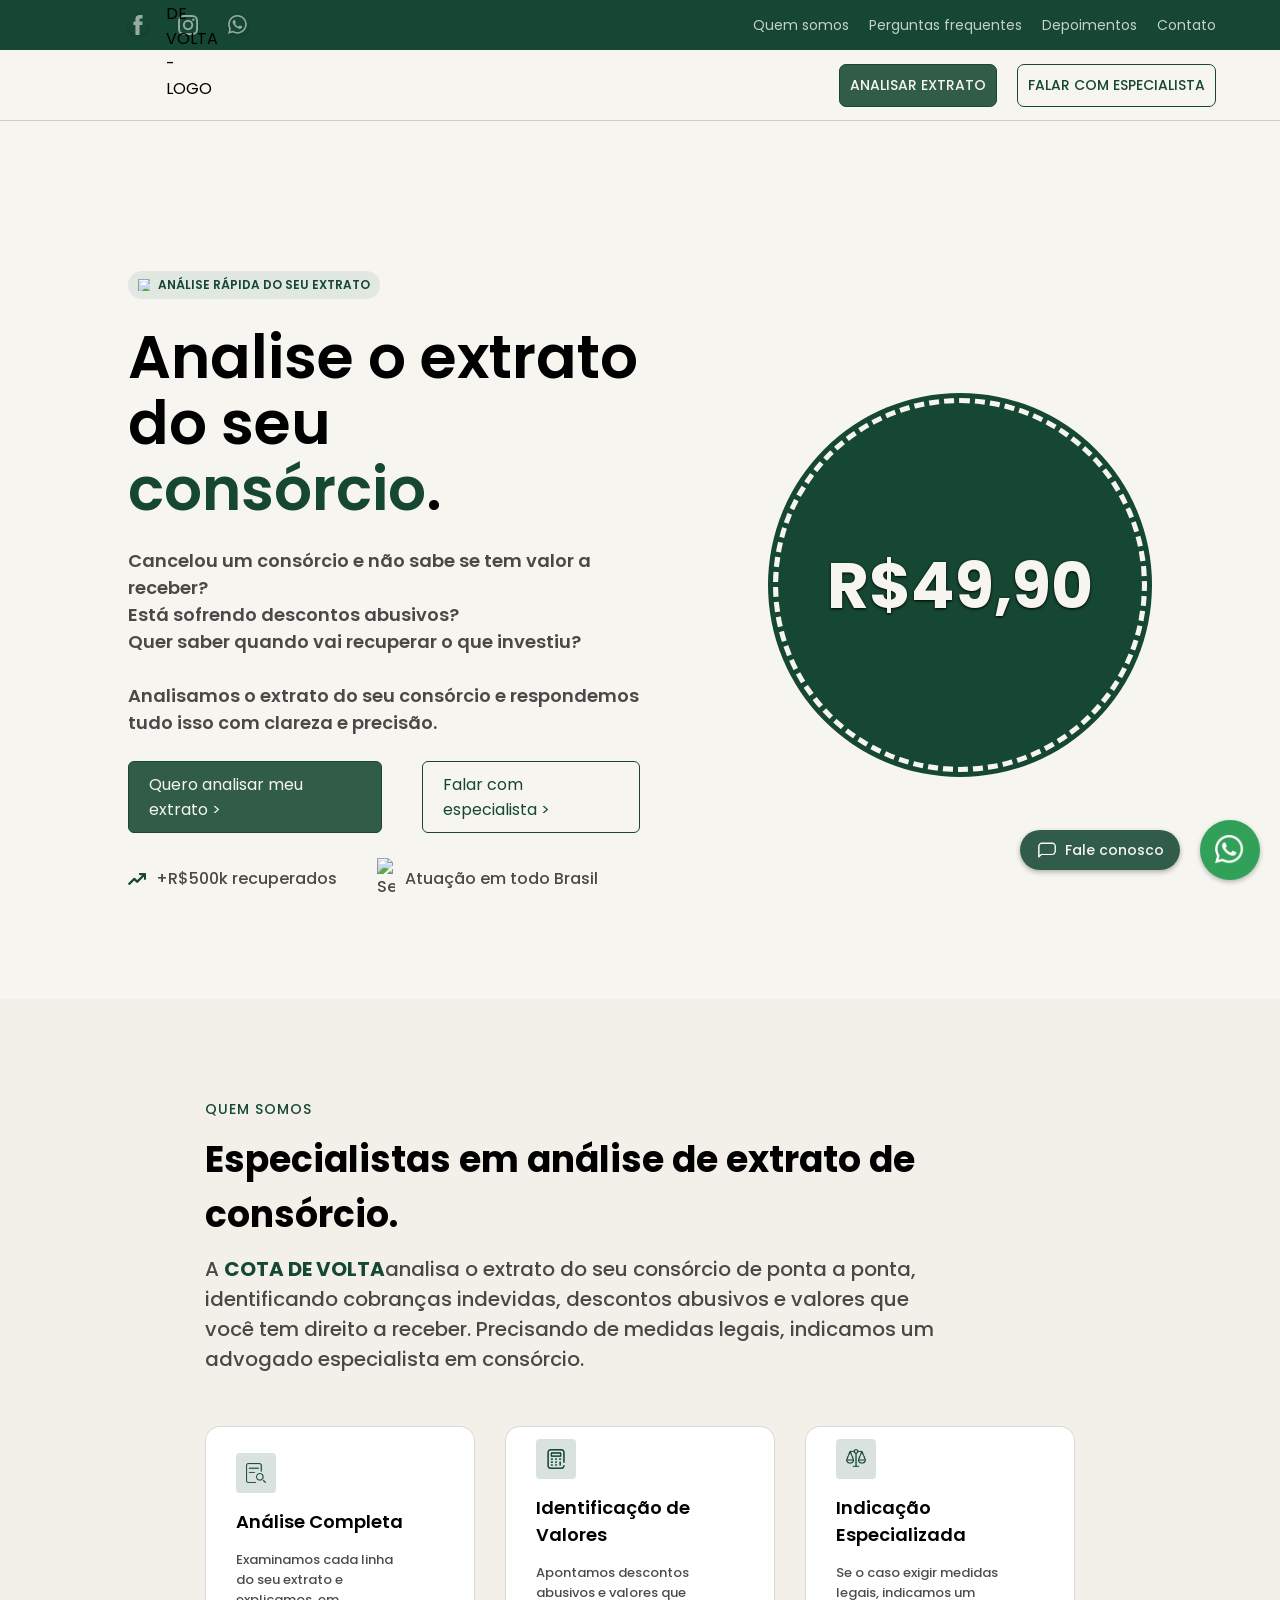
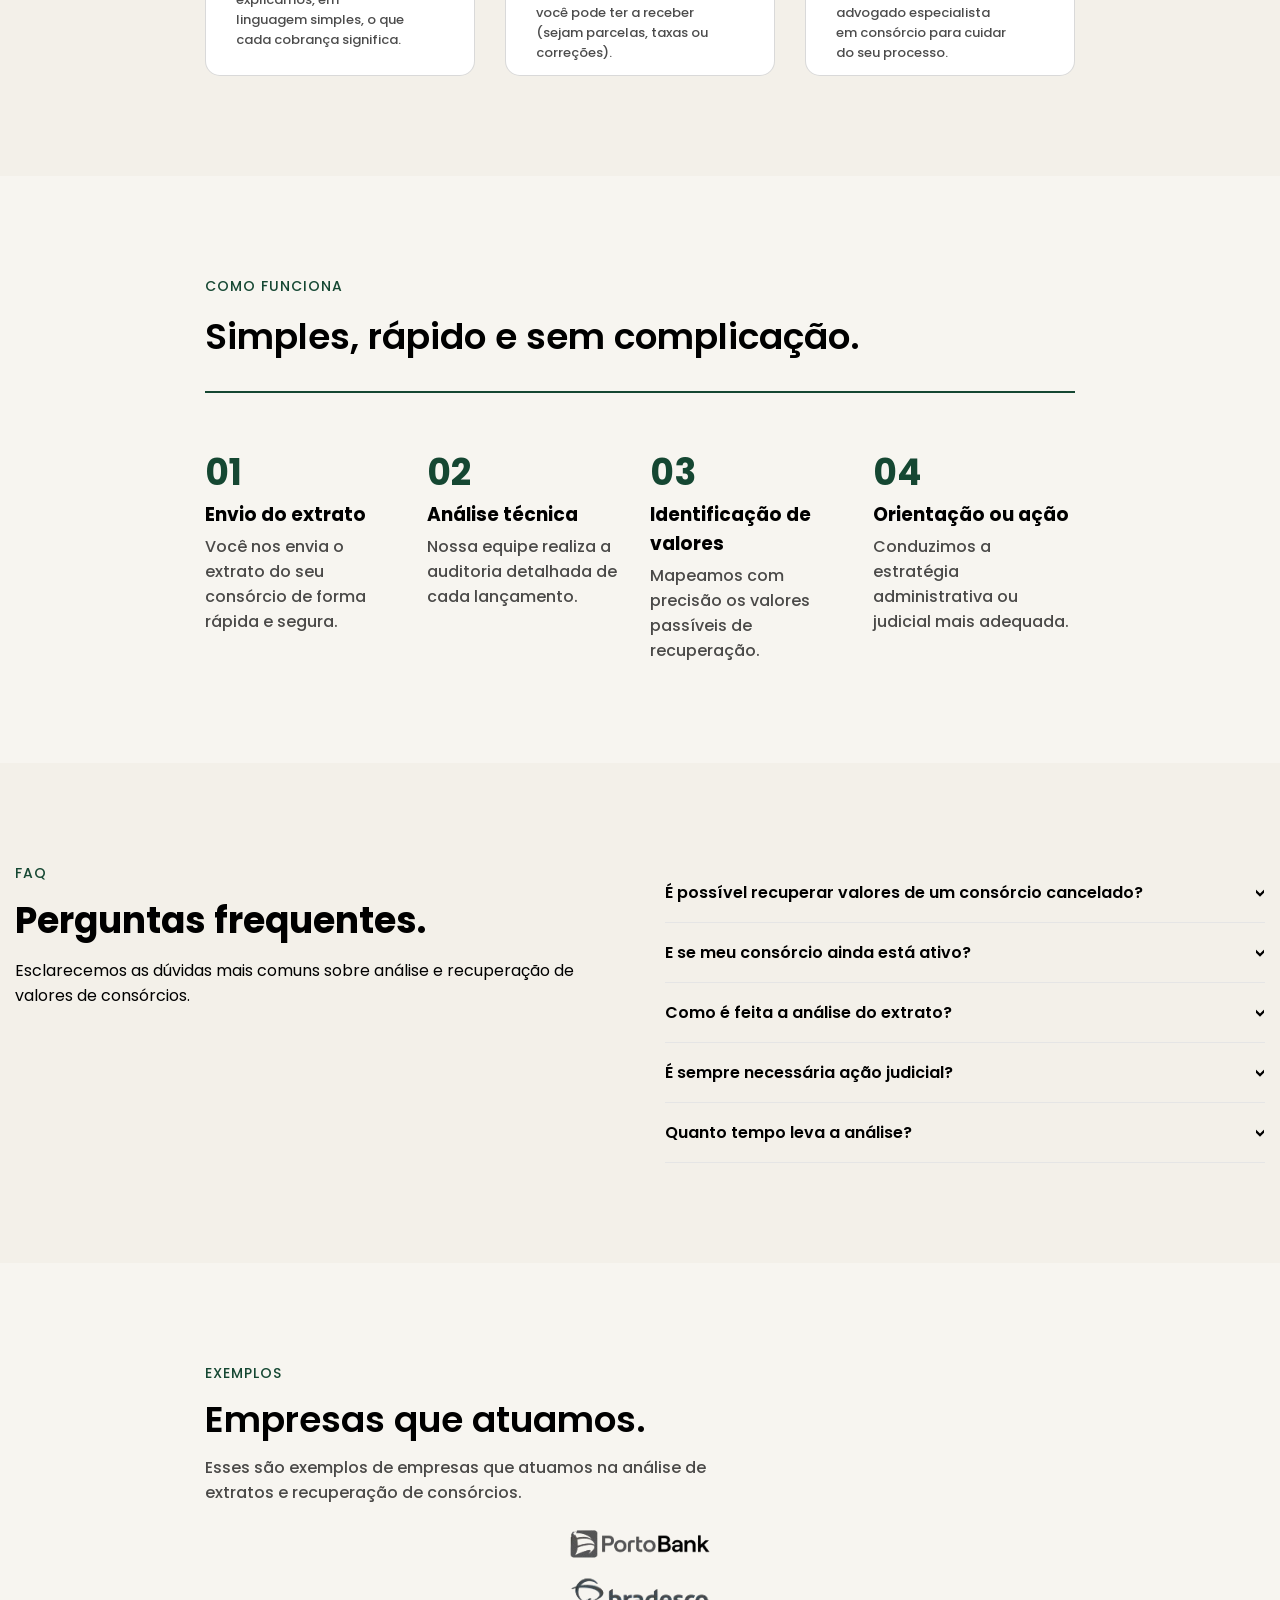
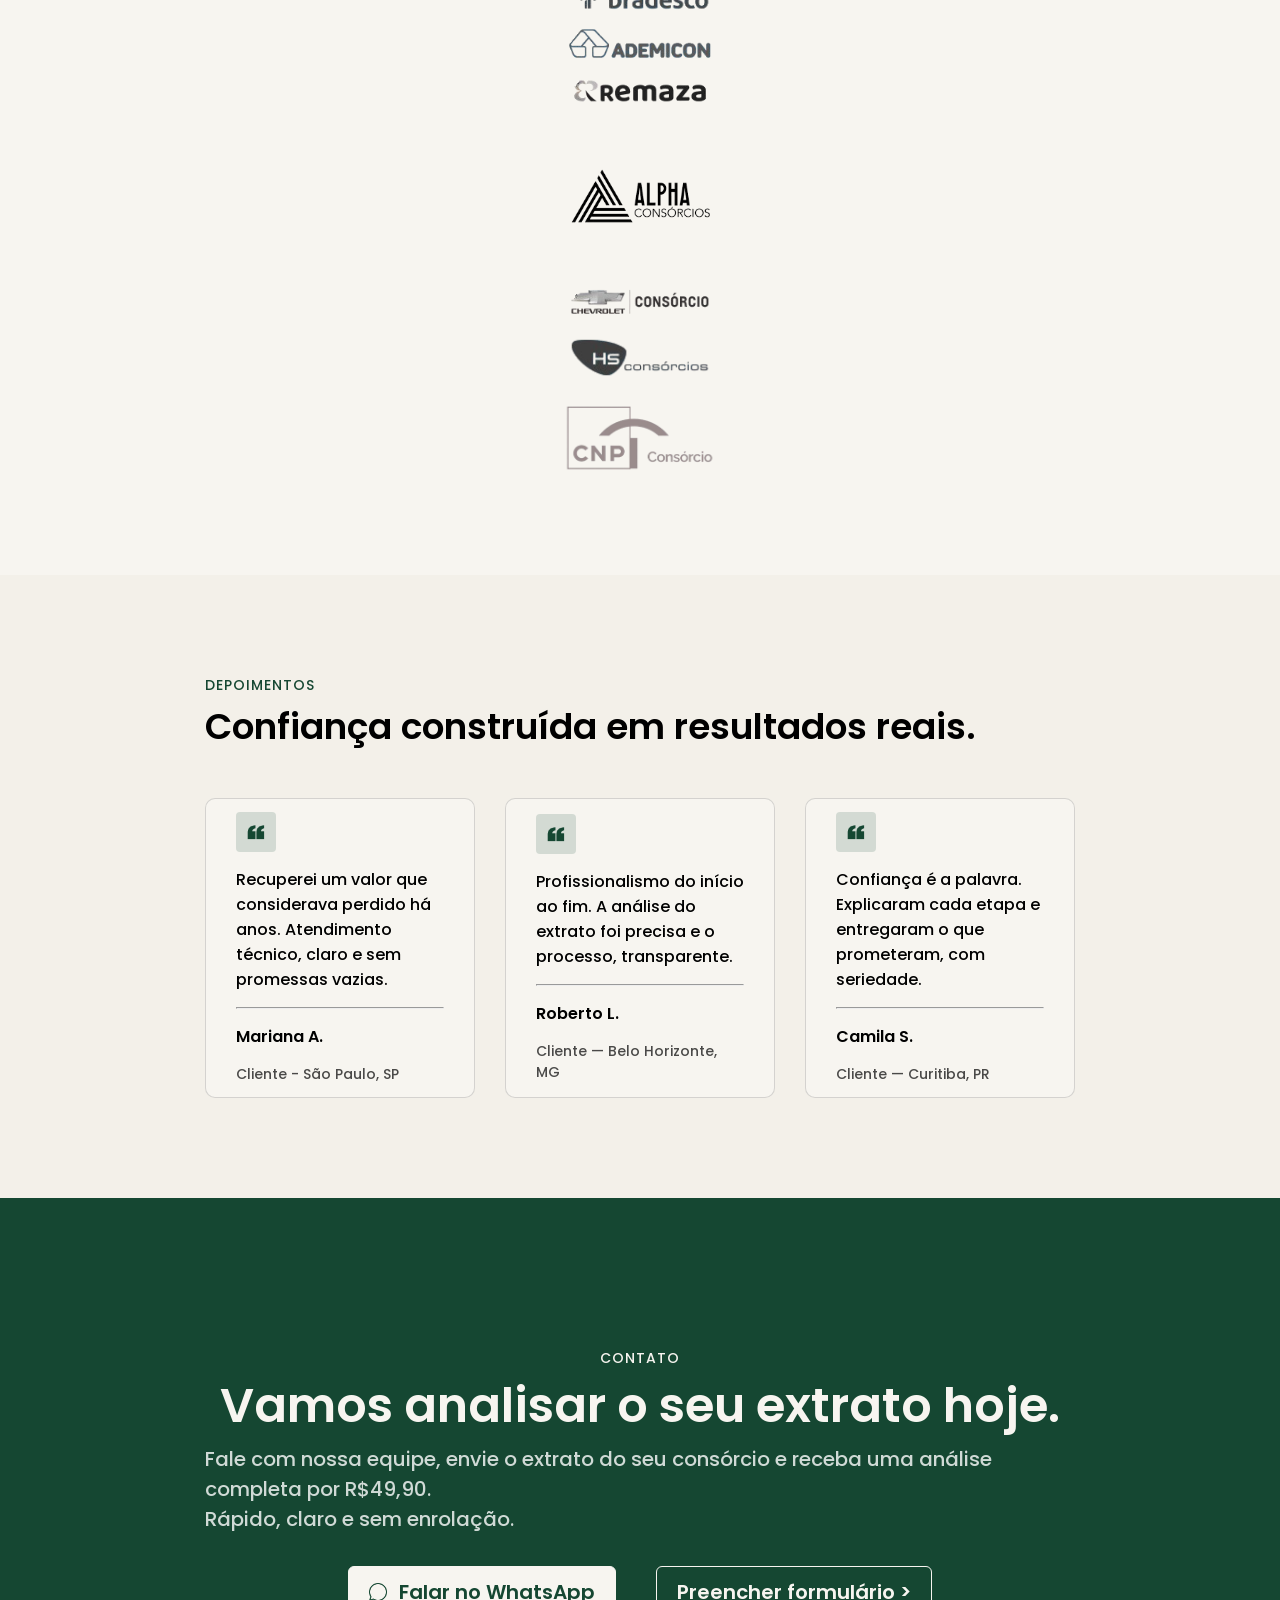
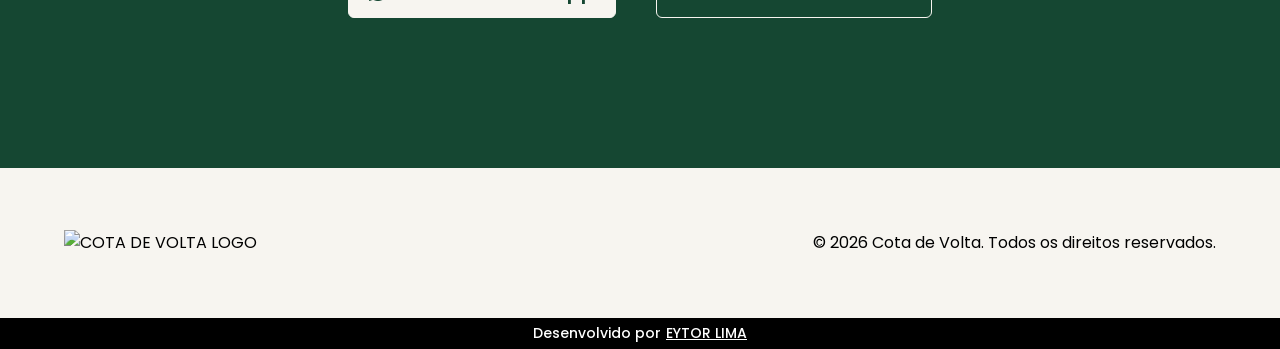
==== index.html @ b24f724a "fade-up effect" ====
<!DOCTYPE html>
<html lang="pt-br">
<head>
    <meta charset="UTF-8">
    <meta name="viewport" content="width=device-width, initial-scale=1.0">

    <link rel="stylesheet" href="./styles/general.css">
    <link rel="stylesheet" href="./styles/extra.css">
    <link rel="stylesheet" href="./styles/talkwithus_popup.css">

    <link rel="stylesheet" href="./styles/header.css">
    <link rel="stylesheet" href="./styles/main.css">
    <link rel="stylesheet" href="./styles/whoweare.css">
    <link rel="stylesheet" href="./styles/howitworks.css">
    <link rel="stylesheet" href="./styles/faq.css">
    <link rel="stylesheet" href="./styles/enterprises.css">
    <link rel="stylesheet" href="./styles/feedbacks.css">
    <link rel="stylesheet" href="./styles/contact.css">
    <link rel="stylesheet" href="./styles/footer.css">

    <script src="./src/index.js" defer></script>
    <script src="./src/progressbar.js" defer></script>
    <script src="./src/summary.js" defer></script>
    <script src="./src/splide.js" defer></script>
    <script src="./src/popup.js" defer></script>

    <link rel="stylesheet" href="https://cdn.jsdelivr.net/npm/aos@2.3.4/dist/aos.css">
    <script src="https://cdn.jsdelivr.net/npm/aos@2.3.4/dist/aos.js" defer></script>
    <script src="./src/aos.js" defer></script>

    <script src="./src/splide.js" defer type="module"></script>
    <link rel="stylesheet" href="https://cdn.jsdelivr.net/npm/@splidejs/splide@latest/dist/css/splide.min.css" />
    <script src="https://cdn.jsdelivr.net/npm/@splidejs/splide@latest/dist/js/splide.min.js"></script>
    <script src="https://cdn.jsdelivr.net/npm/@splidejs/splide-extension-auto-scroll@latest/dist/js/splide-extension-auto-scroll.min.js"></script>

    <link rel="shortcut icon" href="./assets/icons/favicon.png" type="image/x-icon">
    <title>COTA DE VOLTA</title>
</head>
<body>
    <a href="https://wa.me/5511991614791?text=Oi%2C%20vim%20do%20site%20cotadevolta%20e%20quero%20analisar%20meu%20extrato" target="_blank" class="wpp_btn">
        <img src="./assets/icons/whatsapp.png" alt="WhatsApp">
    </a>

    <button class="chat openPopup">
        <img src="./assets/icons/chat2.png" alt="Menu">
        Fale conosco
    </button>

    <header>
        <section class="social">
            <a href="https://www.facebook.com/profile.php?id=61588958471957" target="_blank">
                <img src="./assets/icons/facebook.png" alt="Facebook">
            </a>
            <a href="https://www.instagram.com/cotadevolta/" target="_blank">
                <img src="./assets/icons/instagram.png" alt ="Instagram">
            </a>
            <a href="https://wa.me/5511991614791?text=Oi%2C%20vim%20do%20site%20cotadevolta%20e%20quero%20analisar%20meu%20extrato" target="_blank">
                <img src="./assets/icons/whatsapp.png" alt="WhatsApp">
            </a>
        </section>
        <nav>
            <a href="#whoweare">Quem somos</a>
            <a href="#faq">Perguntas frequentes</a>
            <a href="#feedbacks">Depoimentos</a>
            <a href="#contact">Contato</a>
        </nav>
    </header>

    
     <div class="main_header">
        <a href="#top" class="logo">
            <img src="./assets/images/logo.svg" alt="COTA DE VOLTA - LOGO">
        </a>
        <section class="header_buttons">
            <a href="https://wa.me/5511991614791?text=Oi%2C%20vim%20do%20site%20cotadevolta%20e%20quero%20analisar%20meu%20extrato" target="_blank" id="fhb">
                ANALISAR EXTRATO
            </a>
            <a href="https://wa.me/5511991614791?text=Oi%2C%20vim%20do%20site%20cotadevolta%20e%20quero%20analisar%20meu%20extrato" target="_blank">
                FALAR COM ESPECIALISTA
            </a>
        </section>
    </div>

    <main class="white">
        <div class="text_area">
            <span id="safe">
                <img src="./assets/icons/shield.png" alt="Safe">
                ANÁLISE RÁPIDA DO SEU EXTRATO
            </span>
            <h1>
                Analise o
                extrato
                do seu 
                <span>consórcio</span>.
            </h1>
            <p>
                Cancelou um consórcio e não sabe se tem valor a receber? 
                <br>
                Está sofrendo descontos abusivos? 
                <br>
                Quer saber quando vai recuperar o que investiu? 
                <br>
                <br>
                Analisamos o extrato do seu consórcio e respondemos tudo isso com clareza e precisão.
            </p>

            <div class="buttons">
                <a href="https://wa.me/5511991614791?text=Oi%2C%20vim%20do%20site%20cotadevolta%20e%20quero%20analisar%20meu%20extrato" id="fmb" target="_blank">
                    Quero analisar meu extrato >
                </a>
                <a href="https://wa.me/5511991614791?text=Oi%2C%20vim%20do%20site%20cotadevolta%20e%20quero%20analisar%20meu%20extrato" target="_blank">
                    Falar com especialista >
                </a>
            </div>

            <div class="infos">
                <span class="info">
                    <img src="./assets/icons/graph.png" alt="Gráfico">
                    +R$500k recuperados
                </span>
                <span class="info">
                    <img src="./assets/icons/shield.png" alt="Seguro">
                    Atuação em todo Brasil
                </span>
            </div>
        </div>

        <div class="animation_area">
            <span class="bg"></span>
            <span class="text">R$49,90</span>
            <span class="border"></span>
        </div>
    </main>

    <section class="whoweare gray" id="whoweare">
        <h6 data-aos="fade-up">QUEM SOMOS</h6>
        <h2 data-aos="fade-up">Especialistas em análise de extrato de consórcio.</h2>

        <p data-aos="fade-up">
            A <span>COTA DE VOLTA</span>analisa o extrato do seu consórcio de ponta a ponta, identificando cobranças indevidas, descontos abusivos e valores que você tem direito a receber. Precisando de medidas legais, indicamos um advogado especialista em consórcio.
        </p>

        <div class="cards" data-aos="fade-up">
            <div class="card">
                <img src="./assets/icons/file.png" alt="Arquivo">
                <h2>Análise Completa</h2>
                <p>Examinamos cada linha do seu extrato e explicamos, em linguagem simples, o que cada cobrança significa.</p>
            </div>
             <div class="card">
                <img src="./assets/icons/calculator.png" alt="Calculadora">
                <h2>Identificação de Valores</h2>
                <p>Apontamos descontos abusivos e valores que você pode ter a receber (sejam parcelas, taxas ou correções).</p>
            </div>
             <div class="card">
                <img src="./assets/icons/balance.png" alt="Balança">
                <h2>Indicação Especializada</h2>
                <p>Se o caso exigir medidas legais, indicamos um advogado especialista em consórcio para cuidar do seu processo.</p>
            </div>
        </div>
    </section>

    <section class="howitworks white">
        <h6 data-aos="fade-up">COMO FUNCIONA</h6>
        <h2>Simples, rápido e sem complicação.</h2>

        <div class="progressbar""></div>

        <div class="steps" data-aos="fade-up">
            <div class="step">
                <h2>01</h2>
                <h3>Envio do extrato</h3>
                <p>Você nos envia o extrato do seu consórcio de forma rápida e segura.</p>
            </div>
            <div class="step">
                <h2>02</h2>
                <h3>Análise técnica</h3>
                <p>Nossa equipe realiza a auditoria detalhada de cada lançamento.</p>
            </div>
            <div class="step">
                <h2>03</h2>
                <h3>Identificação de valores</h3>
                <p>Mapeamos com precisão os valores passíveis de recuperação.</p>
            </div>
            <div class="step">
                <h2>04</h2>
                <h3>Orientação ou ação</h3>
                <p>Conduzimos a estratégia administrativa ou judicial mais adequada.</p>
            </div>
        </div>
    </section>

    <section class="faq gray" id="faq">
        <div class="text">
            <h6 data-aos="fade-up">FAQ</h6>
            <h2 data-aos="fade-up">Perguntas frequentes.</h2>
            <p data-aos="fade-up">Esclarecemos as dúvidas mais comuns sobre análise e recuperação de valores de consórcios.</p>
        </div>


        <div class="questions" data-aos="fade-up">
            <details>
                <summary>
                    É possível recuperar valores de um consórcio cancelado?
                </summary>
                <p>
                    Para descobrir isso, basta nos enviar o extrato do seu consórcio. 
                    <br>
                    Com ele em mãos, analisamos e já te informamos se há valores a receber.
                    <br>
                    <br>
                    Mas, mesmo após o cancelamento, há valores que podem ser restituídos, como parcelas pagas, taxas e correções aplicadas indevidamente. 
                    <br>
                    Cada caso é analisado individualmente.
                </p>
            </details>
            <details>
                <summary>
                    E se meu consórcio ainda está ativo?
                </summary>
                <p>
                    Também realizamos a análise de consórcios ativos!
                    <br>
                    Identificamos cobranças irregulares e indicamos o melhor caminho para preservar seus direitos.
                </p>
            </details>
            <details>
                <summary>
                    Como é feita a análise do extrato?
                </summary>
                <p>
                    Nossa equipe realiza uma auditoria técnica detalhada do extrato fornecido pela administradora, verificando cada lançamento, taxa e correção sob a ótica financeira e jurídica.
                </p>
                </details>
            <details>
                <summary>
                    É sempre necessária ação judicial?
                </summary>
                <p>
                    Não, nem sempre! 
                    <br>
                    Sempre que possível, buscamos solução administrativa. 
                    <br>
                    <br>
                    A via judicial é adotada quando representa o caminho mais eficaz para o resultado desejado.
                </p>
            </details>
            <details>
                <summary>
                    Quanto tempo leva a análise?
                </summary>
                <p>
                    A análise inicial é feita em poucos dias. 
                    <br>
                    <br>
                    A duração da recuperação varia conforme a complexidade do caso e o caminho adotado (administrativo ou judicial).
                </p>
            </details>
        </div>
    </section>

      <section class="enterprises white">
        <div class="text">
            <h6 data-aos="fade-up">EXEMPLOS</h6>
            <h2 data-aos="fade-up">Empresas que atuamos.</h2>
            <p data-aos="fade-up">Esses são exemplos de empresas que atuamos na análise de extratos e recuperação de consórcios.</p>
        </div>

        <section class="splide" aria-label="Splide Basic HTML Example" data-aos="fade-up">
            <div class="splide__track">
                    <ul class="splide__list">
                        <li class="splide__slide">
                            <img src="./assets/images/porto-bank.png" alt="bradesco">
                        </li>
                        <li class="splide__slide">
                            <img src="./assets/images/bradesco.png" alt="bradesco">
                        </li>
                        <li class="splide__slide">
                            <img src="./assets/images/ademicon.png" alt="ademicon">
                        </li>
                        <li class="splide__slide">
                            <img src="./assets/images/remaza.png" alt="remaza">
                        </li>
                         <li class="splide__slide">
                            <img src="./assets/images/alpha.png" alt="alpha">
                        </li>
                         <li class="splide__slide">
                            <img src="./assets/images/chevrolet.png" alt="chevrolet">
                        </li>
                         <li class="splide__slide">
                            <img src="./assets/images/hs-consorcio.png" alt="hs-consorcio">
                        </li>
                         <li class="splide__slide">
                            <img src="./assets/images/cnp.png" alt="cnp">
                        </li>
                    </ul>
            </div>
        </section>
    </section>

    <section class="feedbacks gray" id="feedbacks">
        <h6 data-aos="fade-up">DEPOIMENTOS</h6>
        <h2 data-aos="fade-up">Confiança construída em resultados reais.</h2>

        <div class="cards" data-aos="fade-up">
            <div class="card">
                <img src="./assets/icons/quote.png" alt="Aspas">
                <p>
                    Recuperei um valor que considerava perdido há anos. Atendimento técnico, claro e sem promessas vazias.
                </p>
                <hr>
                <span class="person">Mariana A.</span>
                <span class="from">Cliente - São Paulo, SP</span>
            </div>
            <div class="card">
                <img src="./assets/icons/quote.png" alt="Aspas">
                <p>
                    Profissionalismo do início ao fim. A análise do extrato foi precisa e o processo, transparente.
                </p>
                <hr>
                <span class="person">Roberto L.</span>
                <span class="from">Cliente — Belo Horizonte, MG</span>
            </div>
            <div class="card">
                <img src="./assets/icons/quote.png" alt="Aspas">
                <p>
                    Confiança é a palavra. Explicaram cada etapa e entregaram o que prometeram, com seriedade.
                </p>
                <hr>
                <span class="person">Camila S.</span>
                <span class="from">Cliente — Curitiba, PR</span>
            </div>
        </div>
    </section>

    <section class="contact green" id="contact">
        <h6 data-aos="fade-up">CONTATO</h6>
        <h2 data-aos="fade-up">Vamos analisar o seu extrato hoje.</h2>
        <p data-aos="fade-up">
            Fale com nossa equipe, envie o extrato do seu consórcio e receba uma análise completa por R$49,90. 
            <br>
            Rápido, claro e sem enrolação.
        </p>

        <div class="buttons" data-aos="fade-up">
            <a href="https://wa.me/5511991614791?text=Oi%2C%20vim%20do%20site%20cotadevolta%20e%20quero%20analisar%20meu%20extrato" target="_blank" id="wpp">
                <img src="./assets/icons/chat.png" alt="Contato WhatsApp">
                Falar no WhatsApp
            </a>
            <button class="openPopup" id="forms">
                Preencher formulário >
            </button>
        </div>
    </section>

    <footer class="white">
        <div class="content">
            <div class="footerlogo">
                <img src="./assets/images/logo.png" alt="COTA DE VOLTA LOGO">
            </div>
            <p>
                © 2026 Cota de Volta. Todos os direitos reservados.
            </p>
        </div>

        <div class="by">
            Desenvolvido por 
            <a href="https://github.com/eytorsousa" target="_blank">EYTOR LIMA</a>
        </div>
    </footer>
</body>
</html>
---- styles/general.css ----
@import url('https://fonts.googleapis.com/css2?family=Poppins:ital,wght@0,100;0,200;0,300;0,400;0,500;0,600;0,700;0,800;0,900;1,100;1,200;1,300;1,400;1,500;1,600;1,700;1,800;1,900&display=swap');

:root {
    --green: #154732;
    --lgreen: #154732e0;
    --black: #001021;
    --white: #f7f5f0;
    --gray: #f3f0e9;
    --font-family: 'Poppins', 'Arial', sans-serif;
}

:root {
    --swiper-pagination-color: var(--green);
    --swiper-navigation-color: var(--green);
}

img {
  -webkit-user-drag: none; 
  -khtml-user-drag: none; 
  -o-user-drag: none; 
  -webkit-user-select: none; 
  -moz-user-select: none; 
  -ms-user-select: none; 
  user-select: none; 
  pointer-events: none; 
}

* {
    box-sizing: border-box;
    margin: 0;
    padding: 0;
    font-family: var(--font-family);
}

html, body {
    scroll-behavior: smooth;
    overflow-x: hidden;
}

h1, h2, h3 {
    margin: 0;
    padding: 0;
}

a {
    text-decoration: none;
    color: inherit;
}

.gray {
    background-color: var(--gray);
}

.white {
    background-color: var(--white);
}

.green {
    background-color: var(--green);
}
---- styles/extra.css ----
.wpp_btn {
  align-items: center;
  background-color: #1b9849;
  border-radius: 100%;
  bottom: 20px;
  box-shadow: 0 2px 5px rgba(0, 0, 0, 0.3);
  display: flex;
  height: 60px;
  justify-content: center;
  opacity: 0.9;
  position: fixed;
  right: 20px;
  transition: all 0.1s ease-in-out;
  width: 60px;
  z-index: 1000;
}

.wpp_btn img {
  width: 30px;
  height: 30px;
}

.wpp_btn:hover {
  cursor: pointer;
  opacity: 1;
}

.chat {
align-items: center;
background-color: var(--lgreen);
border: none;
border-radius: 150px;
bottom: 30px;
box-shadow: 0 2px 5px rgba(0, 0, 0, 0.3);
color: var(--white);
display: flex;
font-size: 14px;
font-weight: 500;
height: 40px;
justify-content: center;
outline: none;
position: fixed;
right: 100px;
transition: all 0.1s ease-in-out;
width: 160px;
z-index: 1000;
}

.chat img {
  width: 20px;
  height: 20px;
  margin-right: 8px;
}

.chat:hover {
  background-color: var(--green);
  cursor: pointer;
}

.splide__slide {
    align-self: center;
    display: flex;
    justify-content: center;
}

.splide__slide img {
    align-items: center;
    height: auto;
    justify-content: center;
    width: 160px;
}
---- styles/talkwithus_popup.css ----
.popup {
  position: fixed;
  top: 0;
  left: 0;
  width: 100%;
  height: 100%;
  background: rgba(0,0,0,0.5);
  display: flex;
  justify-content: center;
  align-items: center;
  opacity: 0;
  pointer-events: none;
  transition: 0.3s ease;
  z-index: 1001;
}

.popup.active {
  opacity: 1;
  pointer-events: all;
}

.popup-content {
  background: white;
  padding: 30px;
  border-radius: 10px;
  width: 500px;
  position: relative;
}

.close {
  position: absolute;
  top: 10px;
  right: 10px;
  border: none;
  background: none;
  font-size: 20px;
  cursor: pointer;
}

.popup-content h3 {
  color: var(--green);
  font-size: 24px;
  font-weight: 600;
}

.popup-content p {
  color: rgba(0, 0, 0, 0.8);
  font-size: 16px;
  margin-bottom: 30px;
}

.popup-content form {
  display: flex;
  flex-direction: column;
  gap: 22px;
}

.popup-content label {
  display: flex;
  flex-direction: column;
  font-size: 14px;
}

.popup-content input {
  padding: 8px;
  border: 1px solid #ccc;
  border-radius: 5px;
}

.popup-content input[type="text"]:focus, .popup-content input[type="tel"]:focus {
  border-color: var(--green);
  box-shadow: 1px 0px 3px rgba(0, 0, 0, 0.2);
  outline: none;
}

.popup-content .radio-group {
    display: flex;
    justify-content: space-evenly;
}

.popup-content .radio {
    align-self: center;
    gap: 20px;
}

.popup-content button[type="submit"] {
    background-color: var(--gray);
    border-radius: 5px;
    border: none;
    box-shadow: 1px 0px 3px rgba(0, 0, 0, 0.2);
    color: var(--green);
    cursor: pointer;
    font-size: 14px;
    font-weight: 500;
    margin-top: 10px;
    padding: 10px;
    transition: all 0.2s ease-in-out;
}

.popup-content button[type="submit"]:hover {
    background: #184d3a;
    color: var(--white);
}
---- styles/header.css ----
header {
    align-items:  center;
    background-color: var(--green);
    display: flex;
    flex-direction: row;
    height: 50px;
    justify-content: space-between;
}

header .social {
    display: flex;
    gap: 30px;
    justify-content: space-evenly;
    padding-left: 10%;
}

header .social a {
    border-radius: 100%;
    box-shadow: 0px 1px 3px rgba(0, 0, 0, 0.2);
    display: flex;
    height: 20px;
    opacity: 0.55;
    transition: all 0.1s ease-in-out;
    width: 20px;
}

header .social a:hover {
    box-shadow: 0px 3px 3px rgba(0, 0, 0, 0.2);
    cursor: pointer;
    opacity: 1;
}

header nav {
    color: white;
    display: flex;
    font-weight: 400;
    gap: 20px;
    padding-right: 5%;
}

header nav a {
    font-size: 14px;
    opacity: 0.75;
    position: relative;
    transition: all 0.1s ease-in-out;
}

header nav a:hover {
    cursor: pointer;
    opacity: 1;
}

header nav a::after {
    background-color: white;
    content: '';
    position: absolute;
    height: 2px;
    left: 0;
    transform: translateY(25px);
    transition: all 0.3s ease-in-out;
    width: 0px;
}

header nav a:hover::after {
    width: 100%;
}


.main_header {
    align-items: center;
    border-bottom: solid 1px #ccc;
    background-color: var(--white);
    display: flex;
    justify-content: space-between;
    padding: 10px 0;
    position: sticky;
    top: 0;
    z-index: 9;
}

.main_header .logo {
    align-items: center;
    display: flex;
    flex-direction: row;
    height: 50px;
    justify-content: center;
    padding-left:  15%;
    width: 50px;
}

.main_header .logo img {
    height: 500%;
}


.main_header .header_buttons {
    display: flex;
    gap: 20px;
    padding-right: 5%;
    width: fit-content;
}

.main_header .header_buttons a {
    border: solid 1px var(--green);
    border-radius: 7px;
    background-color: var(--white);
    color: var(--green);
    font-size: 14px;
    font-weight: 500;
    padding: 10px;
    transition: all 0.15s ease-in-out;
}

.header_buttons #fhb {
    background-color: var(--lgreen);
    color: var(--white);
}

.header_buttons #fhb:hover {
    background-color: var(--green);
}

.main_header .header_buttons a:hover {
    color: var(--white);
    background-color: var(--green);
    column-span: var(--white);
}
---- styles/main.css ----
main {
    display: flex;
    justify-content: space-evenly;
    padding-top: 150px;
    padding-bottom: 100px;
}

main .text_area {
    display: flex;
    flex-direction: column;
    gap: 25px;
    width: 40%;
}

main #safe {
    align-items: center;
    background-color: #247a561a;
    border-radius: 50px;
    color: var(--green);
    display: flex;
    font-size: 12px;
    font-weight: 600;
    gap: 8px;
    padding: 5px 10px;
    width: fit-content;
}

main #safe img {
    height: 12px;
    width: 12px;
}

.text_area h1 {
    font-size: 60px;
    font-weight: 600;
    line-height: 1.1;
}

.text_area h1 span {
    color: var(--green);
}

.text_area p {
    color: rgba(0, 0, 0, 0.7);
    font-size: 18px;
    font-weight: 600;
}

.text_area .buttons {
    display: flex;
    gap: 40px;
}

.text_area .buttons a {
    background-color: var(--white);
    border: solid 1px var(--green);
    border-radius: 6px;
    color: var(--green);
    font-size: 16px;
    font-weight: 00;
    padding: 10px 20px;
    transition: all 0.15s ease-in-out;
    width: fit-content;
}

.text_area .buttons a:hover {
    background-color: var(--green);
    color: var(--gray);
}

.buttons #fmb {
    background-color: var(--lgreen);
    color: var(--white);
}

.buttons #fmb:hover {
    background-color: var(--green);
}

.text_area .infos {
    display: flex;
    gap: 40px;
}

.infos .info {
    align-items: center;
    color: rgba(0, 0, 0, 0.7);
    display: flex;
    font-weight: 500;
    gap: 10px;
}

.info img {
    width: 18px;
}

main .animation_area {
    align-self: center;
    align-items: center;
    display: flex;
    height: 384px;
    justify-content: center;
    width: 384px;
}

main .animation_area .text {
    align-self: center;
    color: var(--white);
    font-size: 64px;
    font-weight: 700;
    position: absolute;
    text-shadow: 0px 1px 3px black;
}

main .animation_area .bg {
    background-color: var(--green);
    border-radius: 100%;
    background-size: cover;
    background-position: center;
    height: 100%;
    width: 100%;
}

main .animation_area .border {
    border: solid 5px var(--white);
    border-style: dashed;
    border-radius: 50%;
    height: 374px;
    position: absolute;
    width: 374px;
    animation: spin 30s linear infinite;
}

@keyframes spin {
  from {
    transform: rotate(0deg);
    transform-origin: center;
  }
  to {
    transform: rotate(360deg);
    transform-origin: center;
  }
}
---- styles/whoweare.css ----
.whoweare {
    display: flex;
    flex-direction: column;
    justify-content: space-evenly;
    padding: 100px 16%;
    gap: 12px;
}

.whoweare h6 {
    color: var(--green);
    font-weight: 600;
    font-size: 14px;
    font-weight: 500;
    letter-spacing: 1px;
}

.whoweare h2 {
    font-size: 36px;
}

.whoweare p {
    color: rgba(0, 0, 0, 0.7);
    font-size: 20px;
    font-weight: 500;
    width: 85%;
}

.whoweare p span {
    color: var(--green);
    font-weight: 700;
}

.whoweare .cards {
    display: flex;
    gap: 30px;
    margin-top: 40px;
}

.whoweare .card {
    background-color: white;
    border: solid 1px rgba(128, 128, 128, 0.3);
    border-radius: 15px;
    display: flex;
    flex-direction: column;
    gap: 15px;
    height: 250px;
    justify-content: center;
    overflow: hidden;
    padding: 30px;
    transition: all 0.2s ease-in;
    width: 100%;
}

.whoweare .card:hover {
    box-shadow: 0px 1px 3px;
}

.whoweare .card img {
    background-color: #15473228;
    padding: 10px;
    border-radius: 4px;
    width: 40px;
}

.whoweare .card h2 {
    font-size: 18px;
    font-weight: 600;
}

.whoweare .card p {
    font-size: 13px;
    font-weight: 500;
}
---- styles/howitworks.css ----
.howitworks {
    display: flex;
    flex-direction: column;
    justify-content: space-evenly;
    padding: 100px 16%;
    gap: 12px;
}

.howitworks h6 {
    color: var(--green);
    font-weight: 600;
    font-size: 14px;
    font-weight: 500;
    letter-spacing: 1px;
}

.howitworks h2 {
    font-size: 36px;
    font-weight: 600;
}

.progressbar {
    border: solid 1px var(--green);
    height: 1px;
    margin-top: 15px;
    width: 1%;
}

.progressbar.animate {
    animation: grow 5s ease forwards;
}

@keyframes grow {
    from { width: 1%; }
    to {width: 100%; }
}

.howitworks .steps {
    display: flex;
    gap: 20px;
    margin-top: 20px;
}

.steps .step {
    padding-top: 20px;
    width: 25%;
}

.steps .step h2 {
    color: var(--green);
    font-weight: 700;
}

.steps .step p {
    color: rgba(0, 0, 0, 0.7);
    font-weight: 500;
    margin-top: 5px;
}
---- styles/faq.css ----
.faq {
    display: flex;
    justify-content: center;
    padding: 100px 0;
    gap: 50px;
}

.faq .text {
    display: flex;
    flex-direction: column;
    gap: 18px;
    width: 600px;
}

.faq h6 {
    color: var(--green);
    font-weight: 600;
    font-size: 14px;
    font-weight: 500;
    letter-spacing: 1px;
}

.faq h2 {
    line-height: 1.05;
    font-size: 36px;
}

.questions details {
  border-bottom: 1px solid #e5e5e5;
  padding: 16px 0;
  width: 600px;
}

.questions summary {
  list-style: none;
  cursor: pointer;
  font-weight: 600;
  font-size: 16px;
  display: flex;
  justify-content: space-between;
  align-items: center;
}

.questions summary::-webkit-details-marker {
  display: none;
}

.questions summary::after {
  content: ">";
  transform: rotate(90deg);
  font-size: 18px;
  transition: transform 0.3s ease;
}

.questions details[open] summary::after {
  transform: rotate(270deg);
}

.questions details {
  &::details-content {
    transition: height 1s; 
    transition:
      height 0.3s,
      content-visibility 0.3s allow-discrete;
    overflow: hidden;
    height: 0;
  }
  
  &[open]::details-content {
    height: auto; 
    height: calc-size(auto); 
    height: calc-size(auto, size);   
  }
}

.questions details p {
    margin-top: 20px;
    color: rgba(0, 0, 0, 0.8);
    font-weight: 500;
    font-size: 14px;
}

.questions details[closed] p {
  opacity: 0;
}
---- styles/enterprises.css ----
.enterprises {
    display: flex;
    flex-direction: column;
    gap: 16px;
    padding: 100px 16%;
}

.enterprises .text {
    display: flex;
    flex-direction: column;
    gap: 8px;
    width: 600px;
}

.enterprises h6 {
    color: var(--green);
    font-weight: 600;
    font-size: 14px;
    font-weight: 500;
    letter-spacing: 1px;
}  

.enterprises h2 {
    font-size: 36px;
    font-weight: 600;
}

.enterprises p {
    color: rgba(0, 0, 0, 0.7);
    font-size: 16px;
    font-weight: 500;
    width: 85%;
}
---- styles/feedbacks.css ----
.feedbacks {
    display: flex;
    flex-direction: column;
    justify-content: space-evenly;
    padding: 100px 16%;
    gap: 12px;
}

.feedbacks h6 {
    color: var(--green);
    font-weight: 600;
    font-size: 14px;
    font-weight: 500;
    letter-spacing: 1px;
}

.feedbacks h2 {
    font-size: 36px;
    font-weight: 600;
    line-height: 1.05;
}

.feedbacks .cards {
    display: flex;
    gap: 30px;
    margin-top: 40px;
}

.feedbacks .card {
    background-color: var(--white);
    border: solid 1px rgba(128, 128, 128, 0.3);
    border-radius: 10px;
    display: flex;
    flex-direction: column;
    gap: 15px;
    height: 300px;
    justify-content: center;
    overflow: hidden;
    padding: 30px;
    width: 100%;
}

.feedbacks .card img {
    background-color: #15473228;
    padding: 10px;
    border-radius: 4px;
    width: 40px;
}

.feedbacks .card p {
    font-size: 16px;
    font-weight: 500;
}

.feedbacks .card .person {
    font-size: 16px;
    font-weight: 600;
}

.feedbacks .card .from {
    color: rgba(0, 0, 0, 0.7);
    font-size: 14px;
    font-weight: 500;
}
---- styles/contact.css ----
.contact {
    align-items: center;
    display: flex;
    flex-direction: column;
    justify-content: space-evenly;
    padding: 150px 16%;
    gap: 12px;
}

.contact h6 {
    color: var(--white);
    font-weight: 600;
    font-size: 14px;
    font-weight: 500;
    letter-spacing: 1px;
}

.contact h2 {
    color: var(--white);
    font-size: 48px;
    font-weight: 600;
    line-height: 1.05;
}

.contact p {
    color: rgba(255, 255, 255, 0.8);
    font-size: 20px;
    font-weight: 500;
}

.contact .buttons {
    display: flex;
    gap: 40px;
    margin-top: 20px;
}

.contact .buttons a, .contact .buttons button {
    align-items: center;
    display: flex;
    background-color: var(--green);
    border: solid 1px var(--white);
    border-radius: 6px;
    color: var(--white);
    font-size: 20px;
    font-weight: 600;
    gap: 12px;
    padding: 10px 20px;
    transition: all 0.15s ease-in-out;
    width: fit-content;
}

.contact .buttons #wpp {
    background-color: var(--white);
    color: var(--green);
}

.contact img {
    height: 18px;  
}

.contact .buttons a:hover, .contact .buttons button:hover {
    background-color: var(--white);
    color: var(--green);
    cursor: pointer;
}
---- styles/footer.css ----
footer {
    background-color: var(--white);
    display: flex;
    flex-direction: column;
    padding-top: 25px;
}

footer .content {
    align-items: center;
    display: flex;
    justify-content: space-between;
    padding: 0px 5%;
    width: 100%;
}

.footerlogo {
    align-items: center;
    display: flex;
    justify-content: center;
    height: 100px;
    overflow: hidden;
    width: 260px;
}

footer img {
    width: 150%;
}

footer .by{
    align-items: center;
    background-color: black;
    color: white;
    display: flex;
    font-size: 14px;
    font-weight: 500;
    gap: 5px;
    justify-content: center;
    margin-top: 25px;
    padding: 5px 0px;
}

footer .by a {
    text-decoration: underline;
}
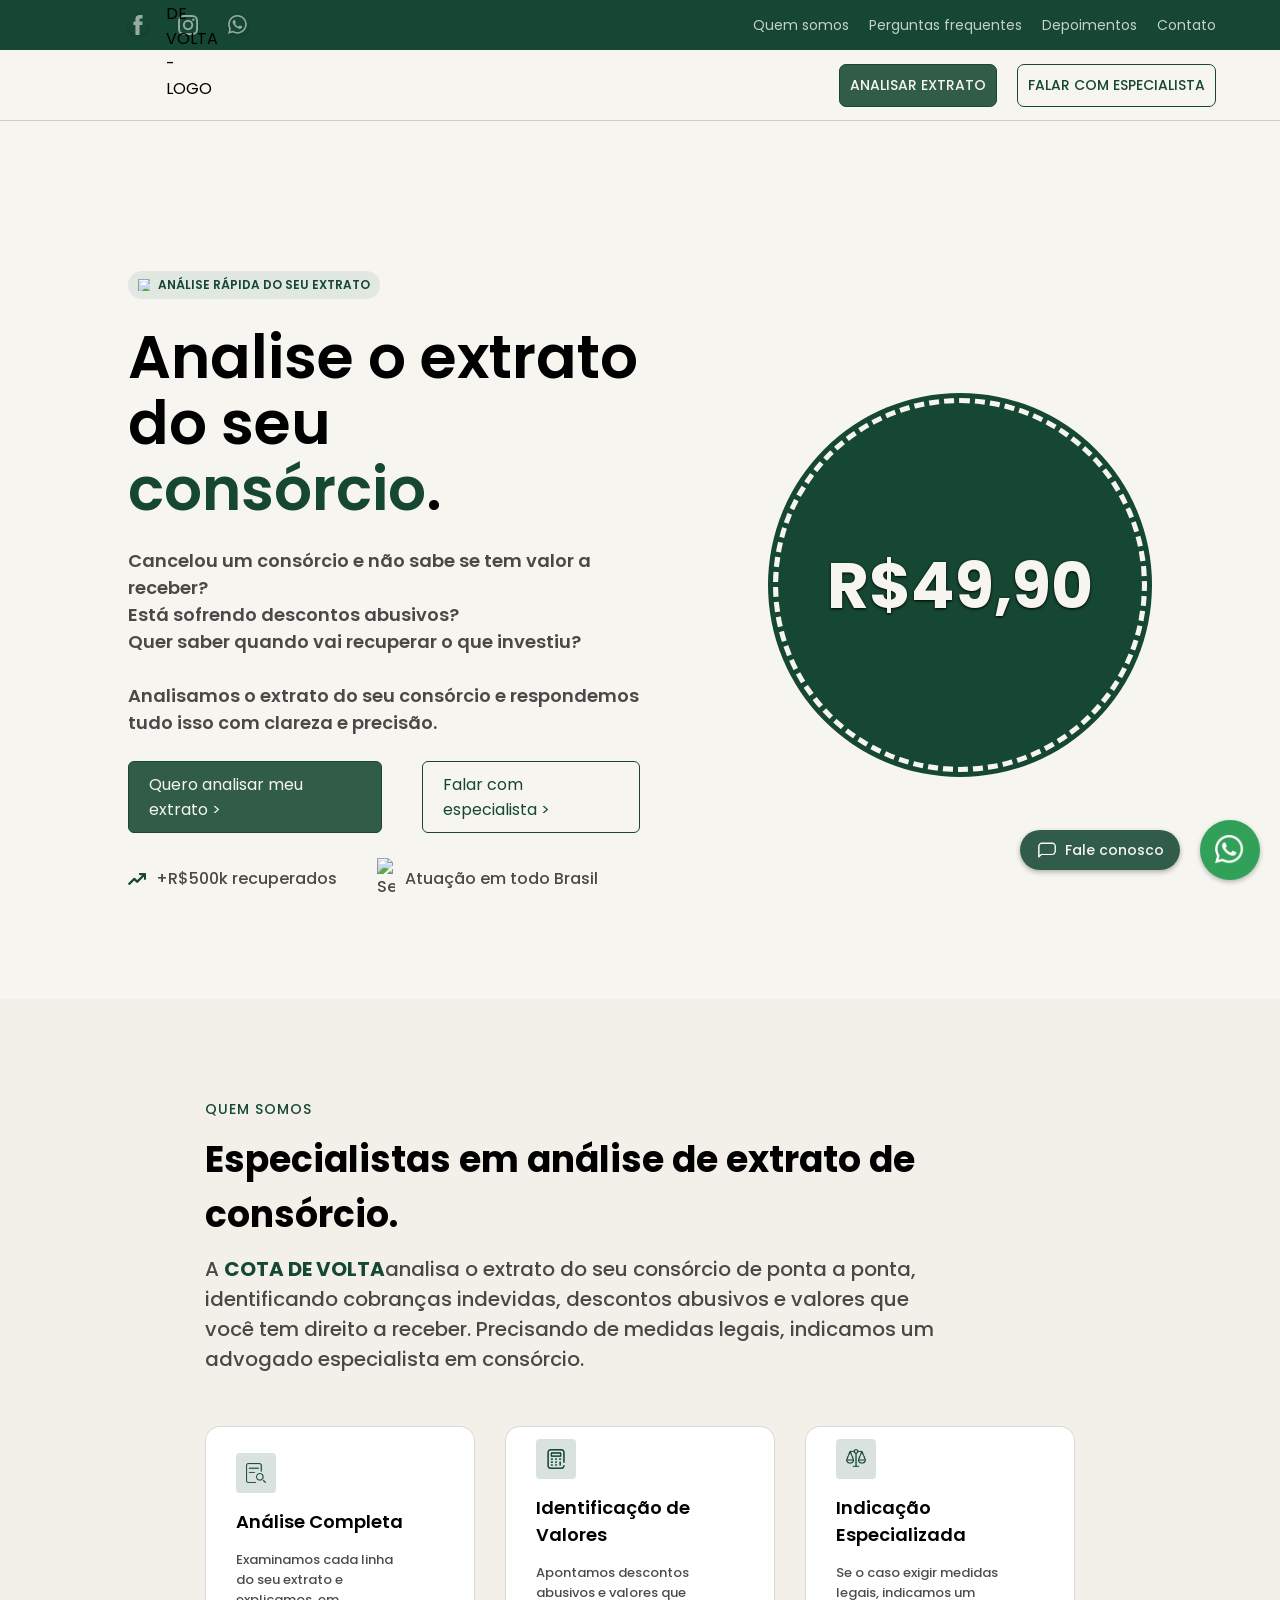
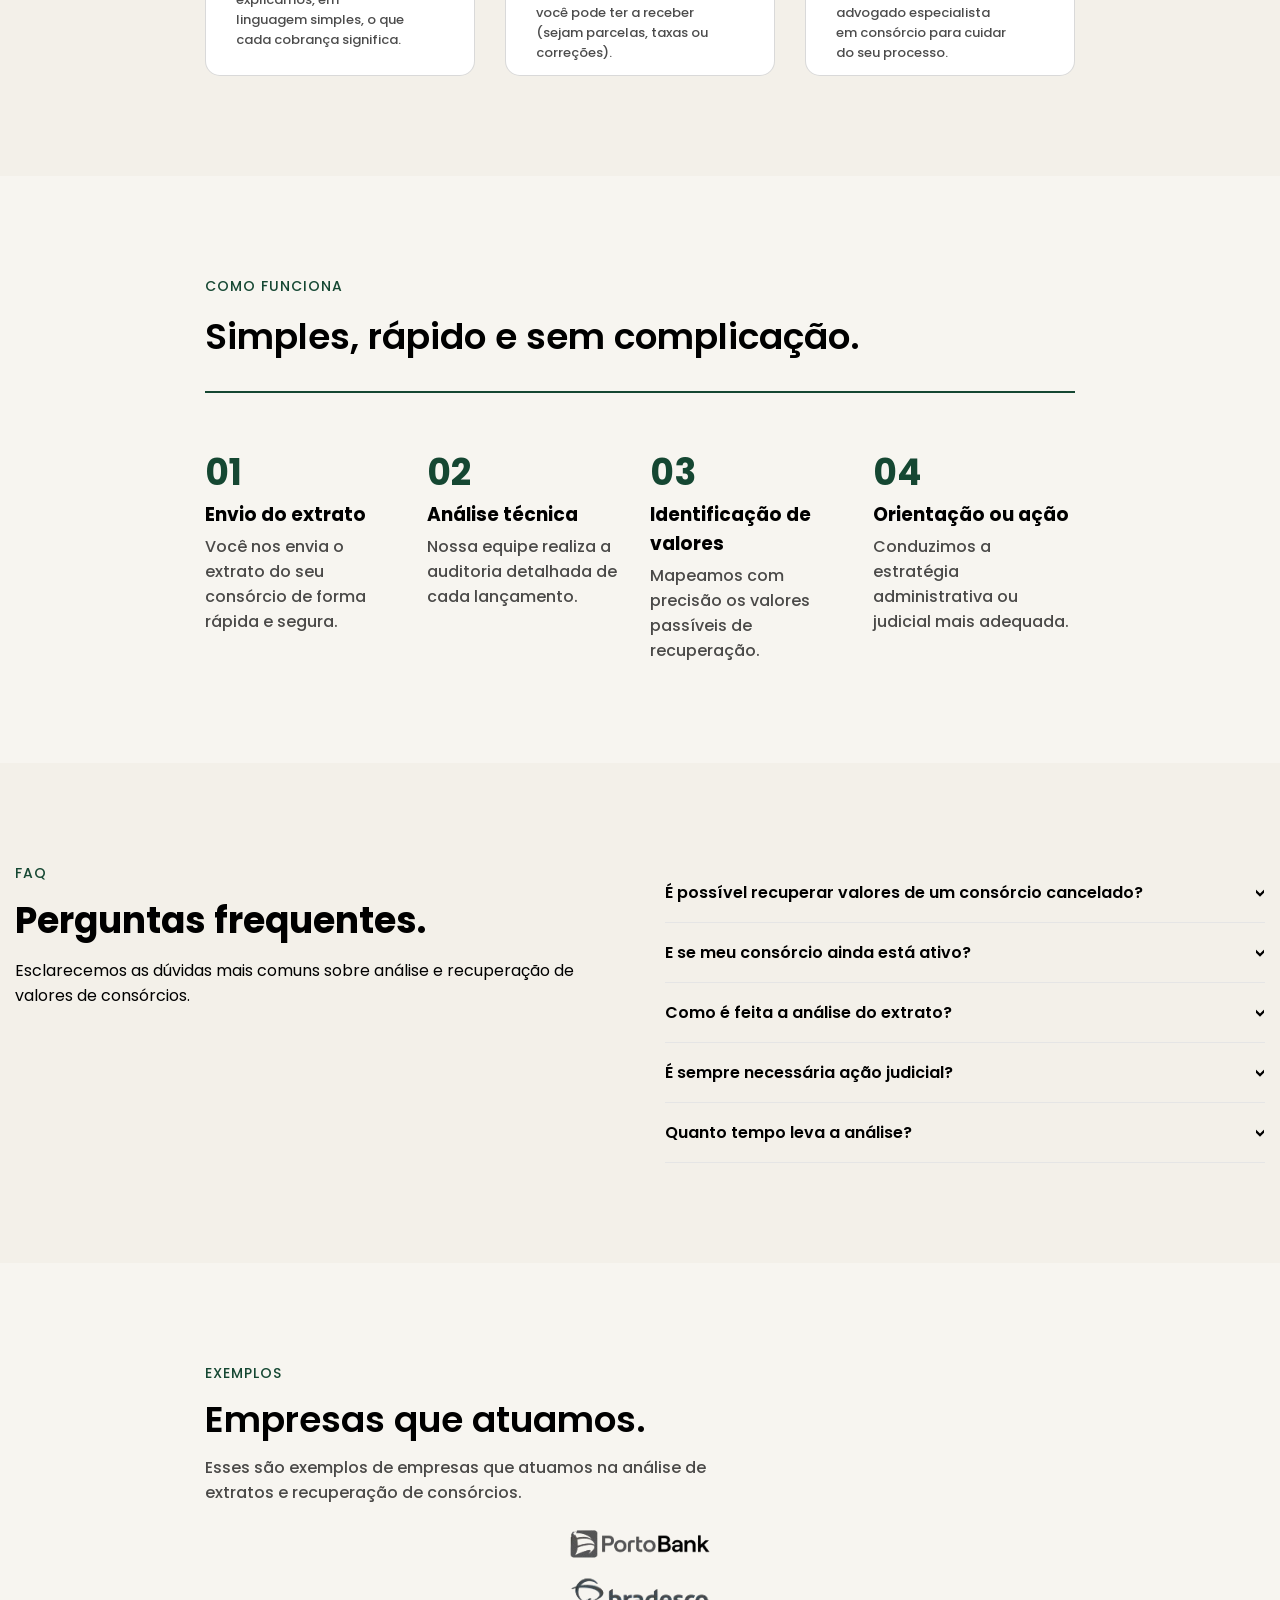
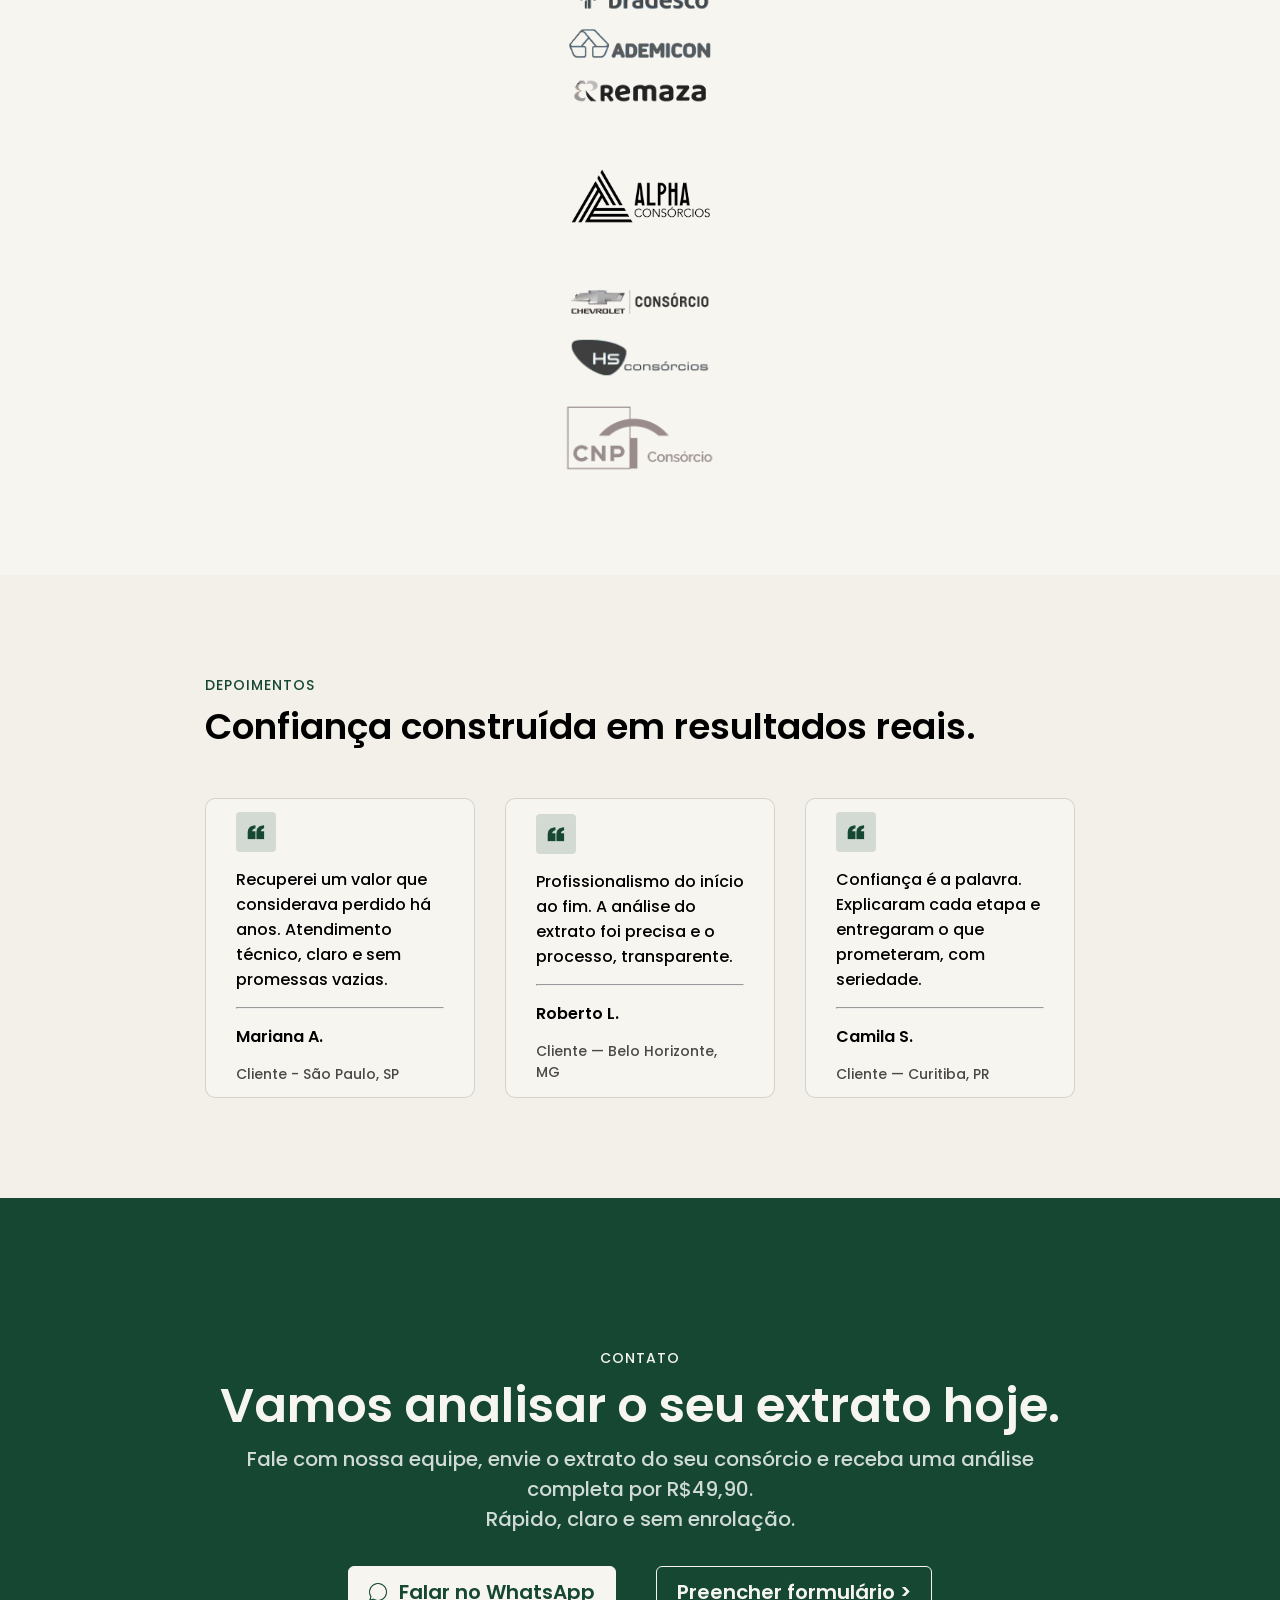
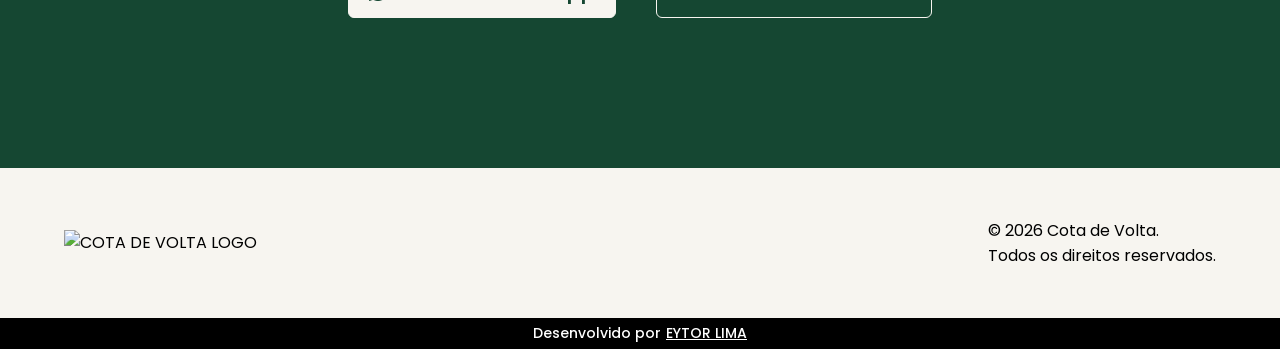
==== commit 9b5dcc8c: "responsive: footer" ====
--- a/index.html
+++ b/index.html
@@ -358,7 +358,9 @@
                 <img src="./assets/images/logo.png" alt="COTA DE VOLTA LOGO">
             </div>
             <p>
-                © 2026 Cota de Volta. Todos os direitos reservados.
+                © 2026 Cota de Volta. 
+                <br>
+                Todos os direitos reservados.
             </p>
         </div>
 
--- a/styles/contact.css
+++ b/styles/contact.css
@@ -21,12 +21,14 @@
     font-size: 48px;
     font-weight: 600;
     line-height: 1.05;
+    text-align: center;
 }
 
 .contact p {
     color: rgba(255, 255, 255, 0.8);
     font-size: 20px;
     font-weight: 500;
+    text-align: center;
 }
 
 .contact .buttons {
--- a/styles/footer.css
+++ b/styles/footer.css
@@ -42,4 +42,26 @@
 
 footer .by a {
     text-decoration: underline;
+}
+
+
+@media (max-width: 600px) {
+    .footerlogo {
+        width: 200px;
+    }
+
+    footer .content p {
+        text-align: center;
+        font-size: 14px;
+    }
+}
+
+@media (max-width: 480px) {
+    .footerlogo {
+        width: 150px;
+    }
+
+    footer .content p {
+        font-size: 12px;
+    }
 }
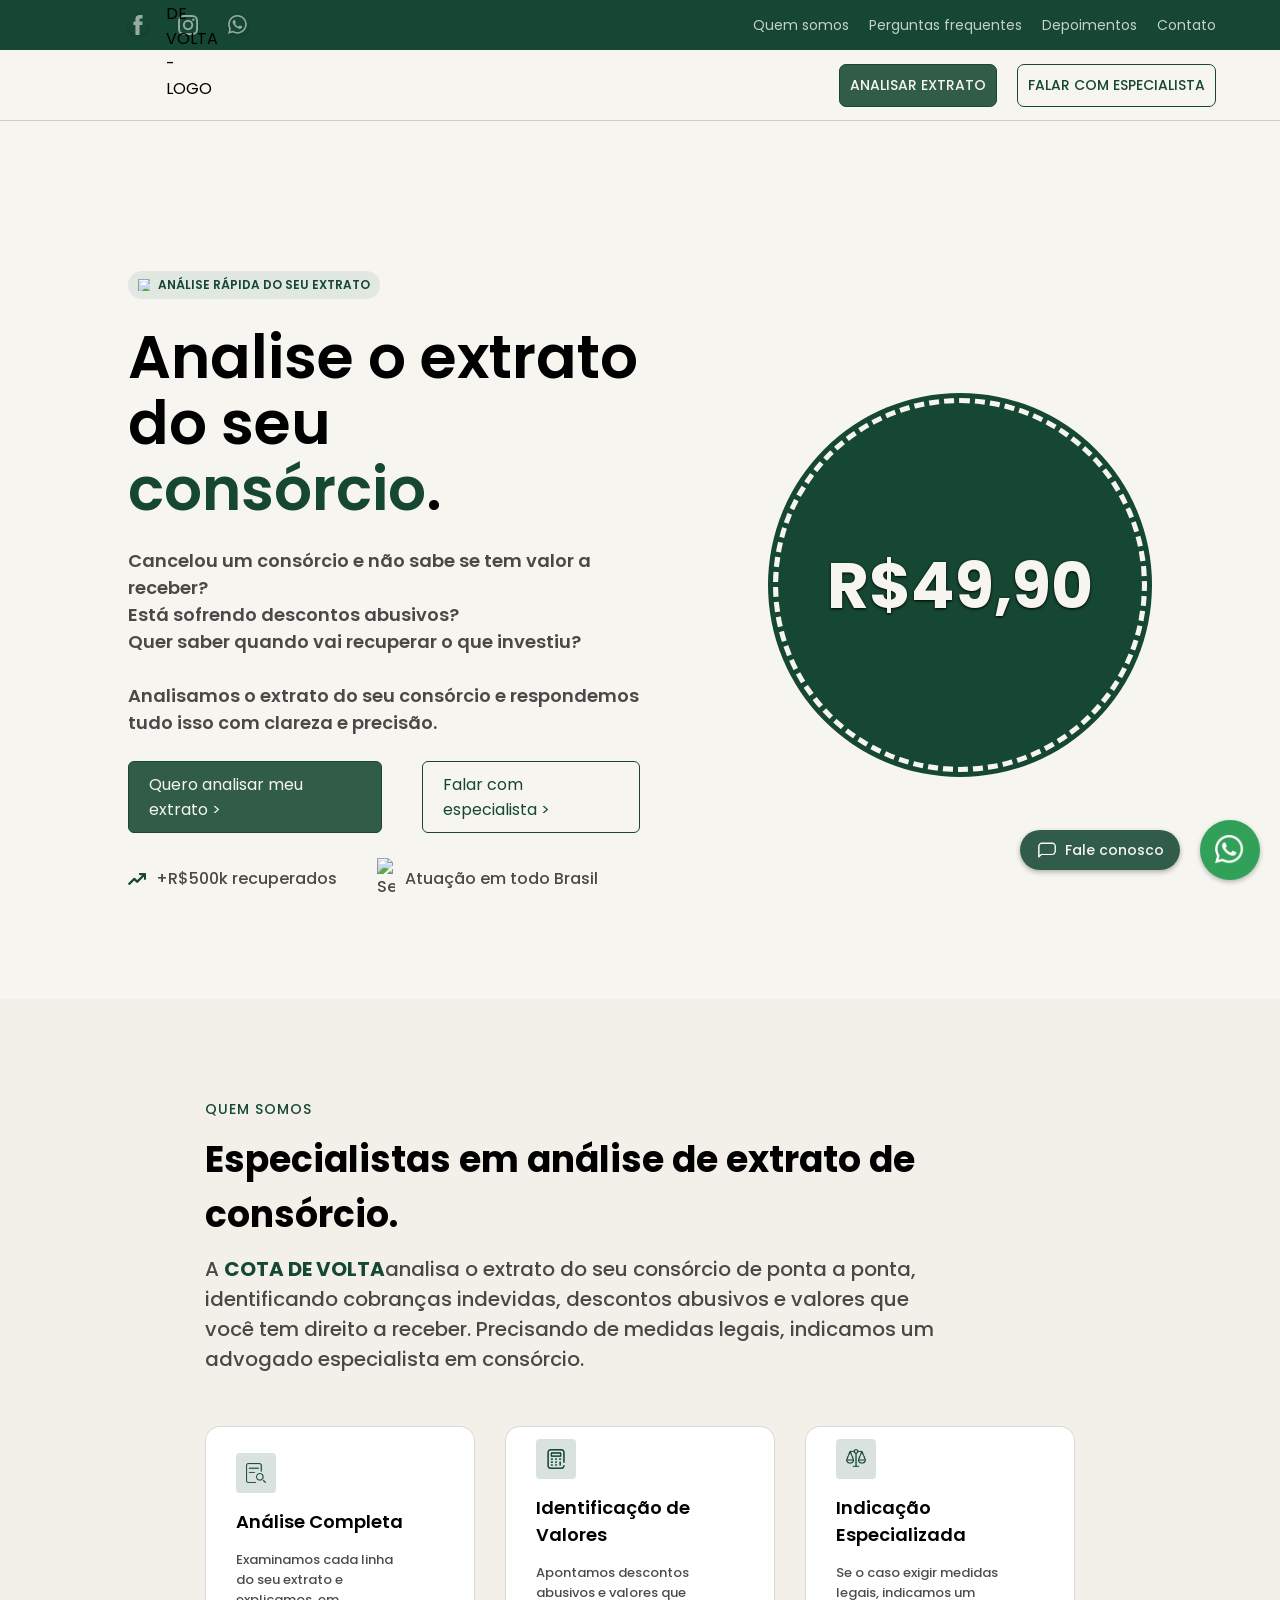
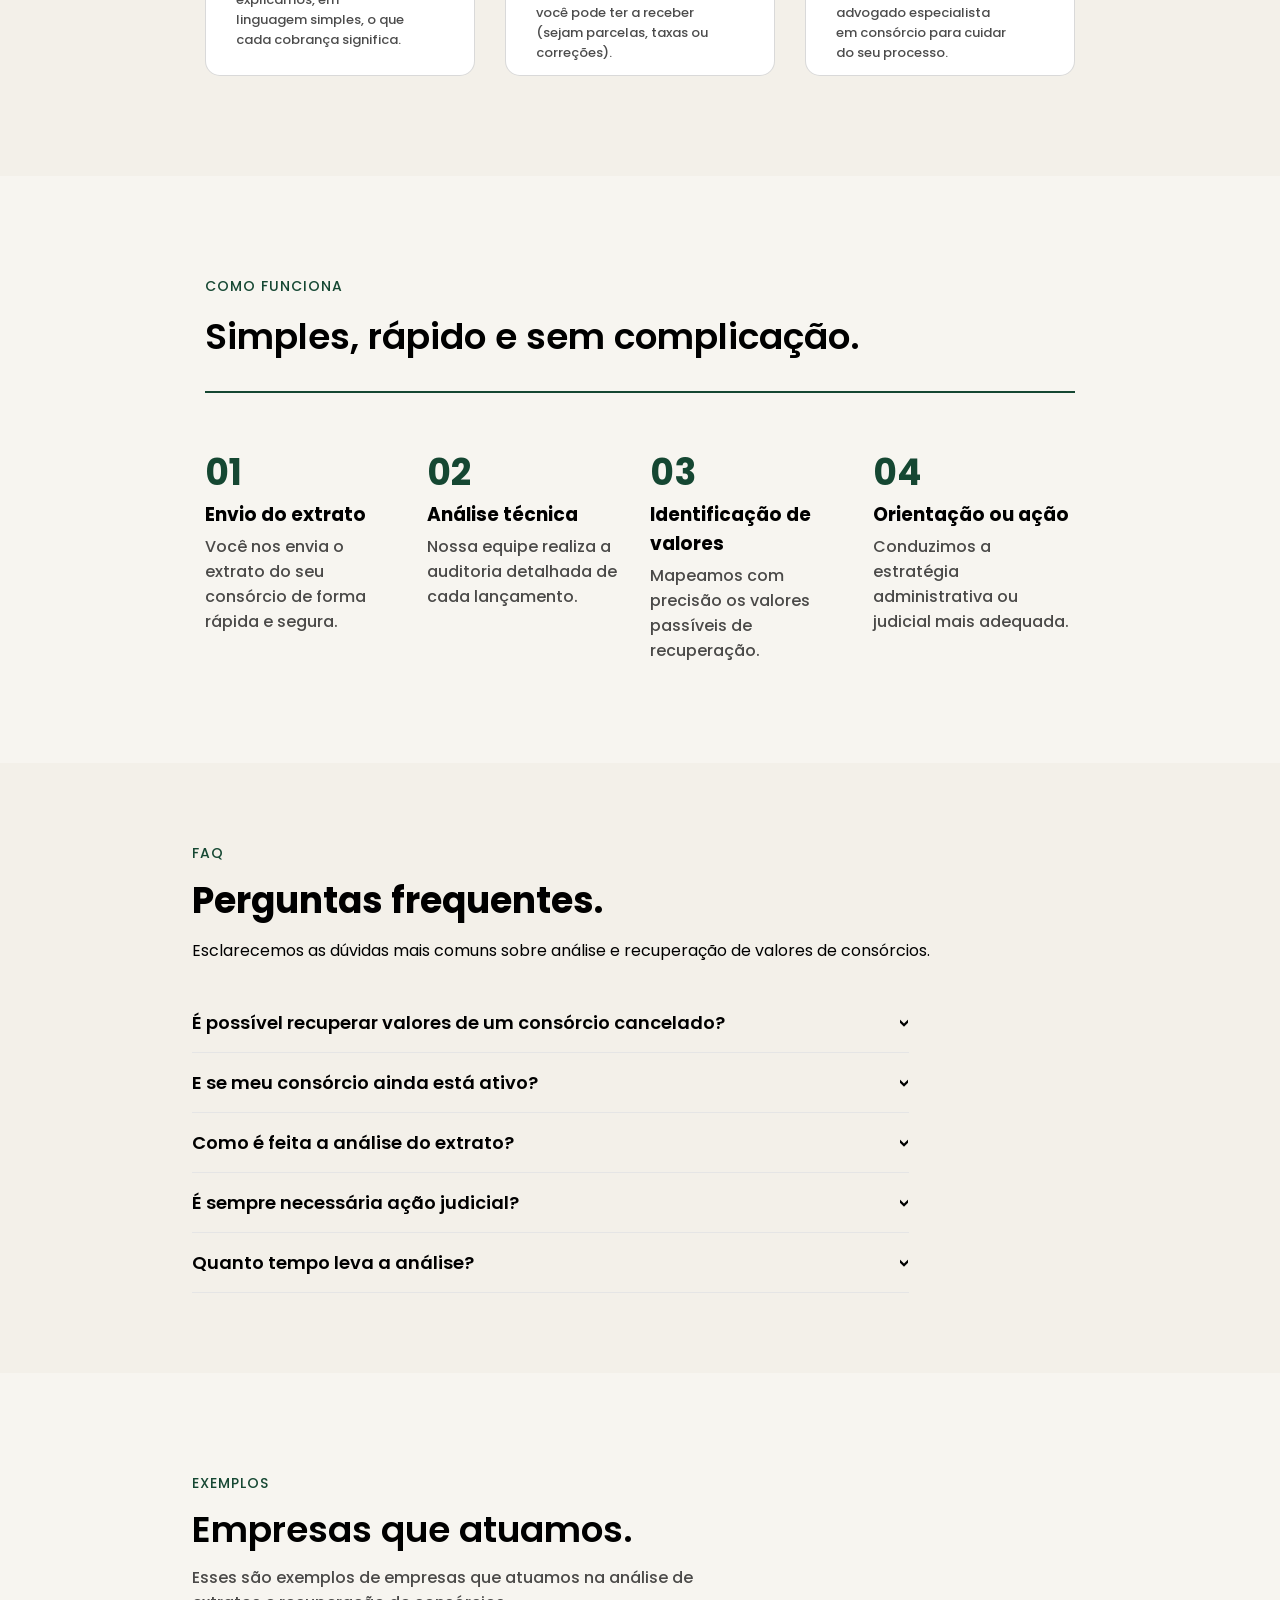
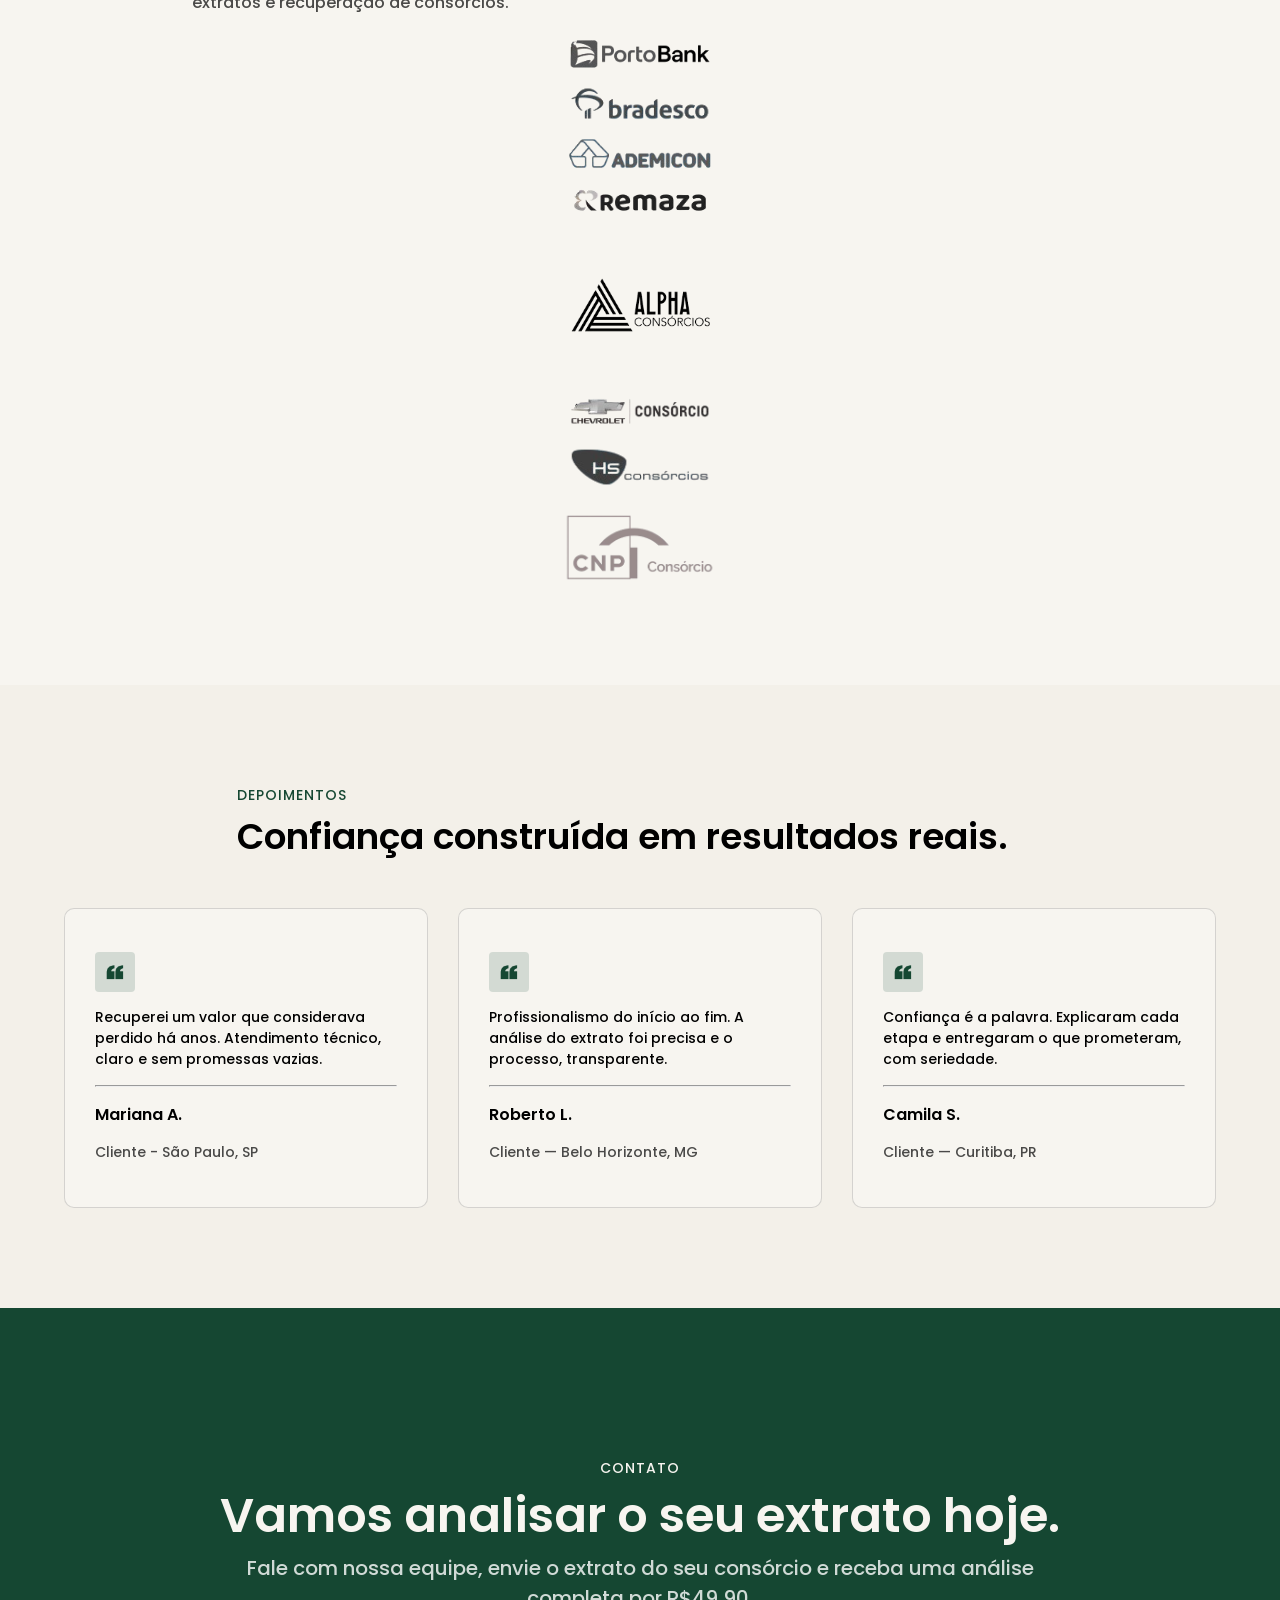
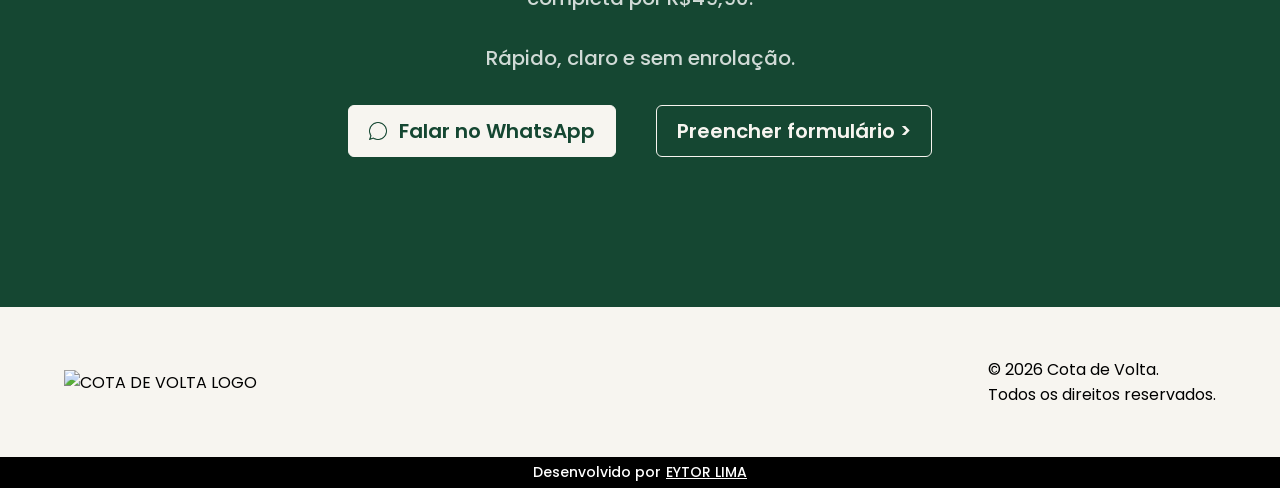
==== commit 8a9af059: "responsive: faq section" ====
--- a/index.html
+++ b/index.html
@@ -203,14 +203,10 @@
                     É possível recuperar valores de um consórcio cancelado?
                 </summary>
                 <p>
-                    Para descobrir isso, basta nos enviar o extrato do seu consórcio. 
-                    <br>
-                    Com ele em mãos, analisamos e já te informamos se há valores a receber.
+                    Com o extrato do seu consórcio em mãos, analisamos e te informamos se há valores a receber.
                     <br>
                     <br>
                     Mas, mesmo após o cancelamento, há valores que podem ser restituídos, como parcelas pagas, taxas e correções aplicadas indevidamente. 
-                    <br>
-                    Cada caso é analisado individualmente.
                 </p>
             </details>
             <details>
@@ -338,6 +334,7 @@
         <p data-aos="fade-up">
             Fale com nossa equipe, envie o extrato do seu consórcio e receba uma análise completa por R$49,90. 
             <br>
+            <br>
             Rápido, claro e sem enrolação.
         </p>
 
--- a/styles/faq.css
+++ b/styles/faq.css
@@ -83,3 +83,71 @@
 .questions details[closed] p {
   opacity: 0;
 }
+
+
+@media (max-width: 1400px) {
+  .faq {
+    flex-direction: column;
+    gap: 30px;
+    padding: 80px 15%;
+    width: 100%;
+  }
+
+  .faq .text {
+    width: 100%;
+  }
+
+  .questions {
+    width: 100%;
+  }
+
+  .questions details {
+    width: 80%;
+  }
+
+  .questions summary {
+    font-size: 18px;
+  }
+
+  .questions details p {
+    width: 90%;
+    font-size: 16px;
+  }
+}
+
+@media (max-width: 1024px) {
+   .questions details {
+    width: 100%;
+  }
+}
+
+@media (max-width: 768px) {
+  .faq {
+    flex-direction: column;
+    gap: 30px;
+    padding: 80px 10%;
+    width: 100%;
+  }
+
+  .questions summary {
+    font-size: 16px;
+  }
+
+  .questions details p {
+    width: 95%;
+    font-size: 14px;
+    text-align: justify;
+  }
+}
+
+@media (max-width: 600px) {
+  .questions summary {
+    font-size: 15px;
+  }
+
+  .questions details p {
+    width: 95%;
+    font-size: 13px;
+    text-align: justify;
+  }
+}
--- a/styles/enterprises.css
+++ b/styles/enterprises.css
@@ -31,3 +31,49 @@
     font-weight: 500;
     width: 85%;
 }
+
+@media (max-width: 1400px) {
+  .enterprises {
+        padding: 100px 15%;
+    }
+}
+
+
+@media (max-width: 768px) {
+    .enterprises {
+        padding: 100px 10%;
+    }
+
+    .enterprises .text {
+        width: 100%;
+    }
+
+    .enterprises .splide {
+        width: 100%;
+    }
+
+    .enterprises .splide img {
+        width: 70%;
+    }
+}
+
+@media (max-width: 600px) {
+    .enterprises h2 {
+        font-size: 28px;
+    }
+}
+
+@media (max-width: 480px) {
+    .enterprises h2 {
+        font-size: 24px;
+    }
+
+    .enterprises p {
+        width: 100%;
+        font-size: 14px;
+    }
+
+    .enterprises .splide img {
+        width: 65%;
+    }
+}
--- a/styles/feedbacks.css
+++ b/styles/feedbacks.css
@@ -38,7 +38,12 @@
     justify-content: center;
     overflow: hidden;
     padding: 30px;
+    transition: all 0.2s ease-in;
     width: 100%;
+}
+
+.card:hover {
+    box-shadow: 0px 1px 3px;
 }
 
 .feedbacks .card img {
@@ -63,3 +68,61 @@
     font-size: 14px;
     font-weight: 500;
 }
+
+
+@media (max-width: 1400px) {
+    .feedbacks {
+        padding: 100px 5%;
+    }
+
+    .feedbacks h6, .feedbacks h2 {
+        padding: 0px 15%;
+    }
+
+    .feedbacks .cards p{
+        font-size: 14px;
+    }
+}
+
+@media (max-width: 1024px) {
+    .feedbacks {
+        padding: 100px 10%;
+        align-items: center;
+    }
+
+    .feedbacks h2 {
+        font-size: 28px;
+        text-align: center;
+    }
+
+    .feedbacks .cards {
+        flex-direction: column;
+        height: fit-content;
+        width: 600px;
+    }
+
+    .feedbacks .cards p{
+        font-size: 18px;
+    }
+}
+
+@media (max-width: 768px) {
+  .feedbacks .cards {
+        width: 400px;
+    }
+
+    .feedbacks .cards p{
+        text-align: justify;
+        font-size: 16px;
+    }
+}
+
+@media (max-width: 600px) {
+    .feedbacks .cards {
+        width: 360px;
+    }
+
+    .feedbacks .cards p{
+        font-size: 14px;
+    }
+}
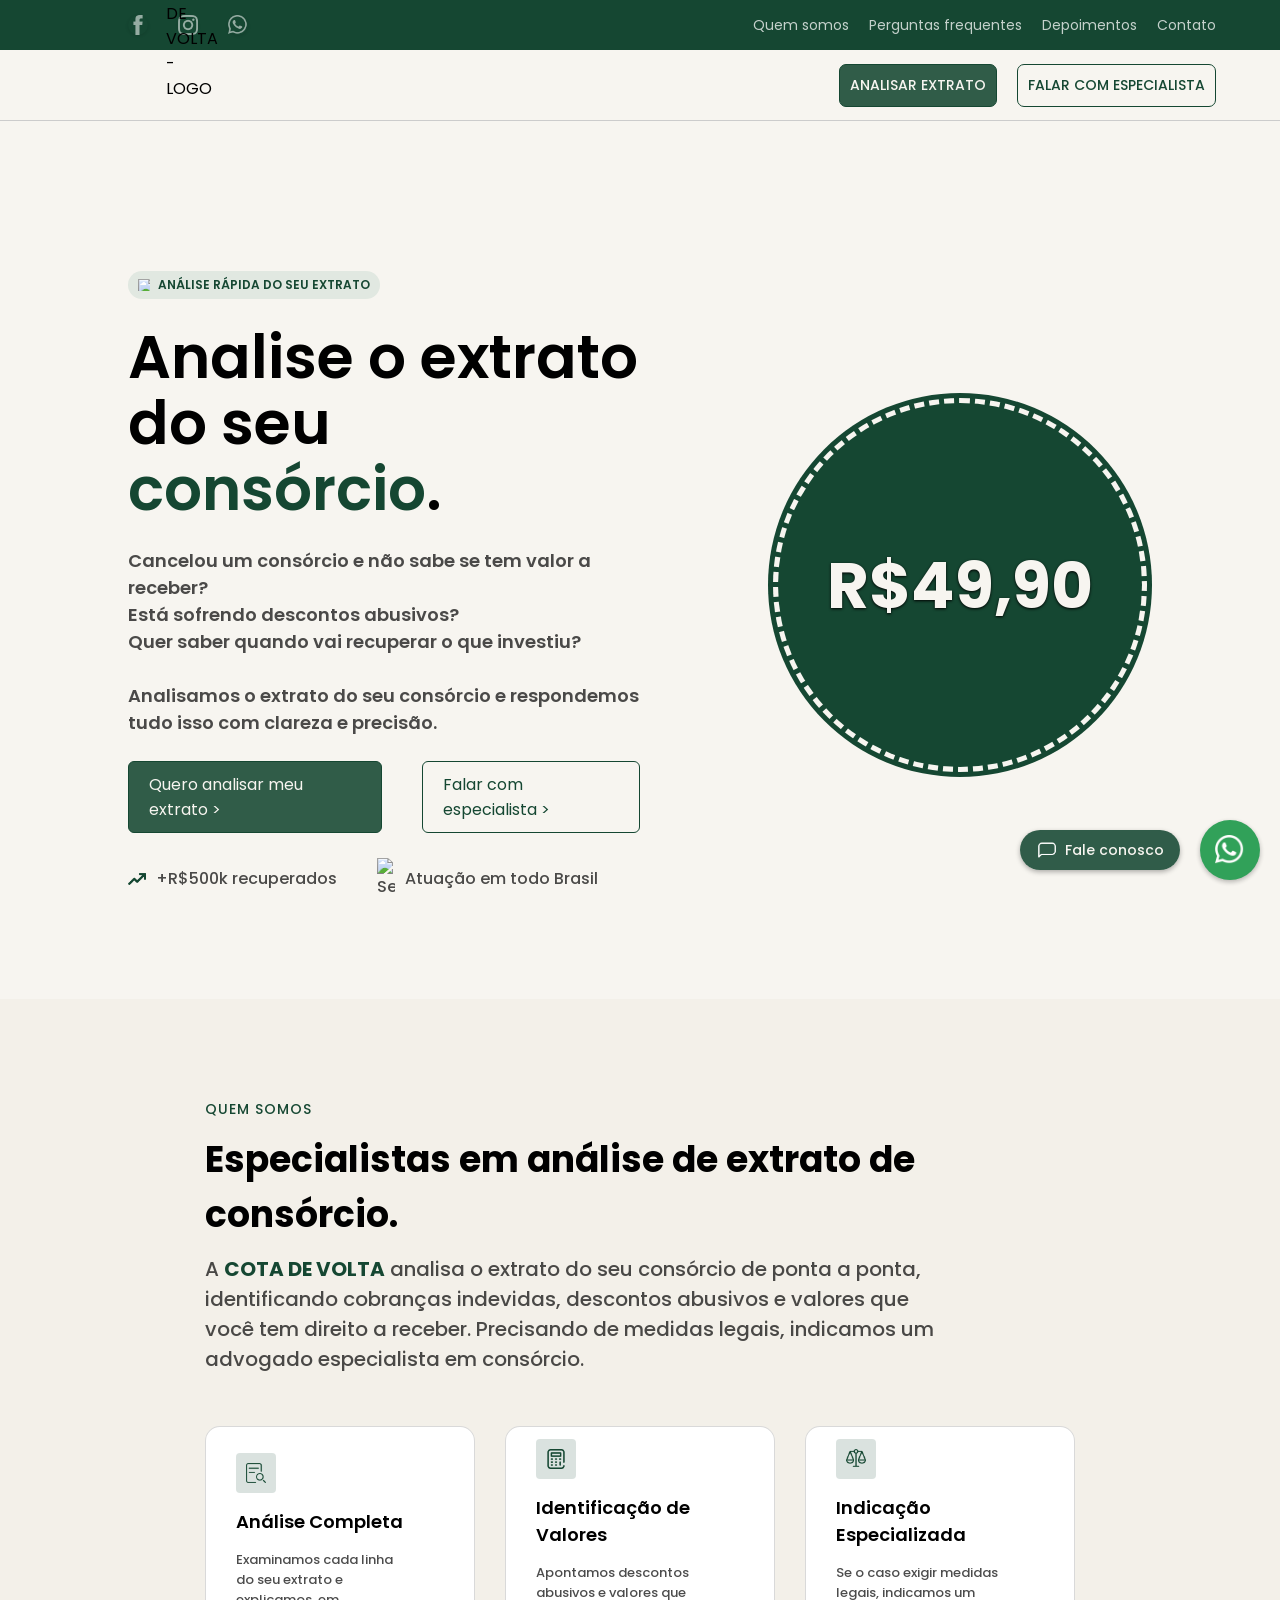
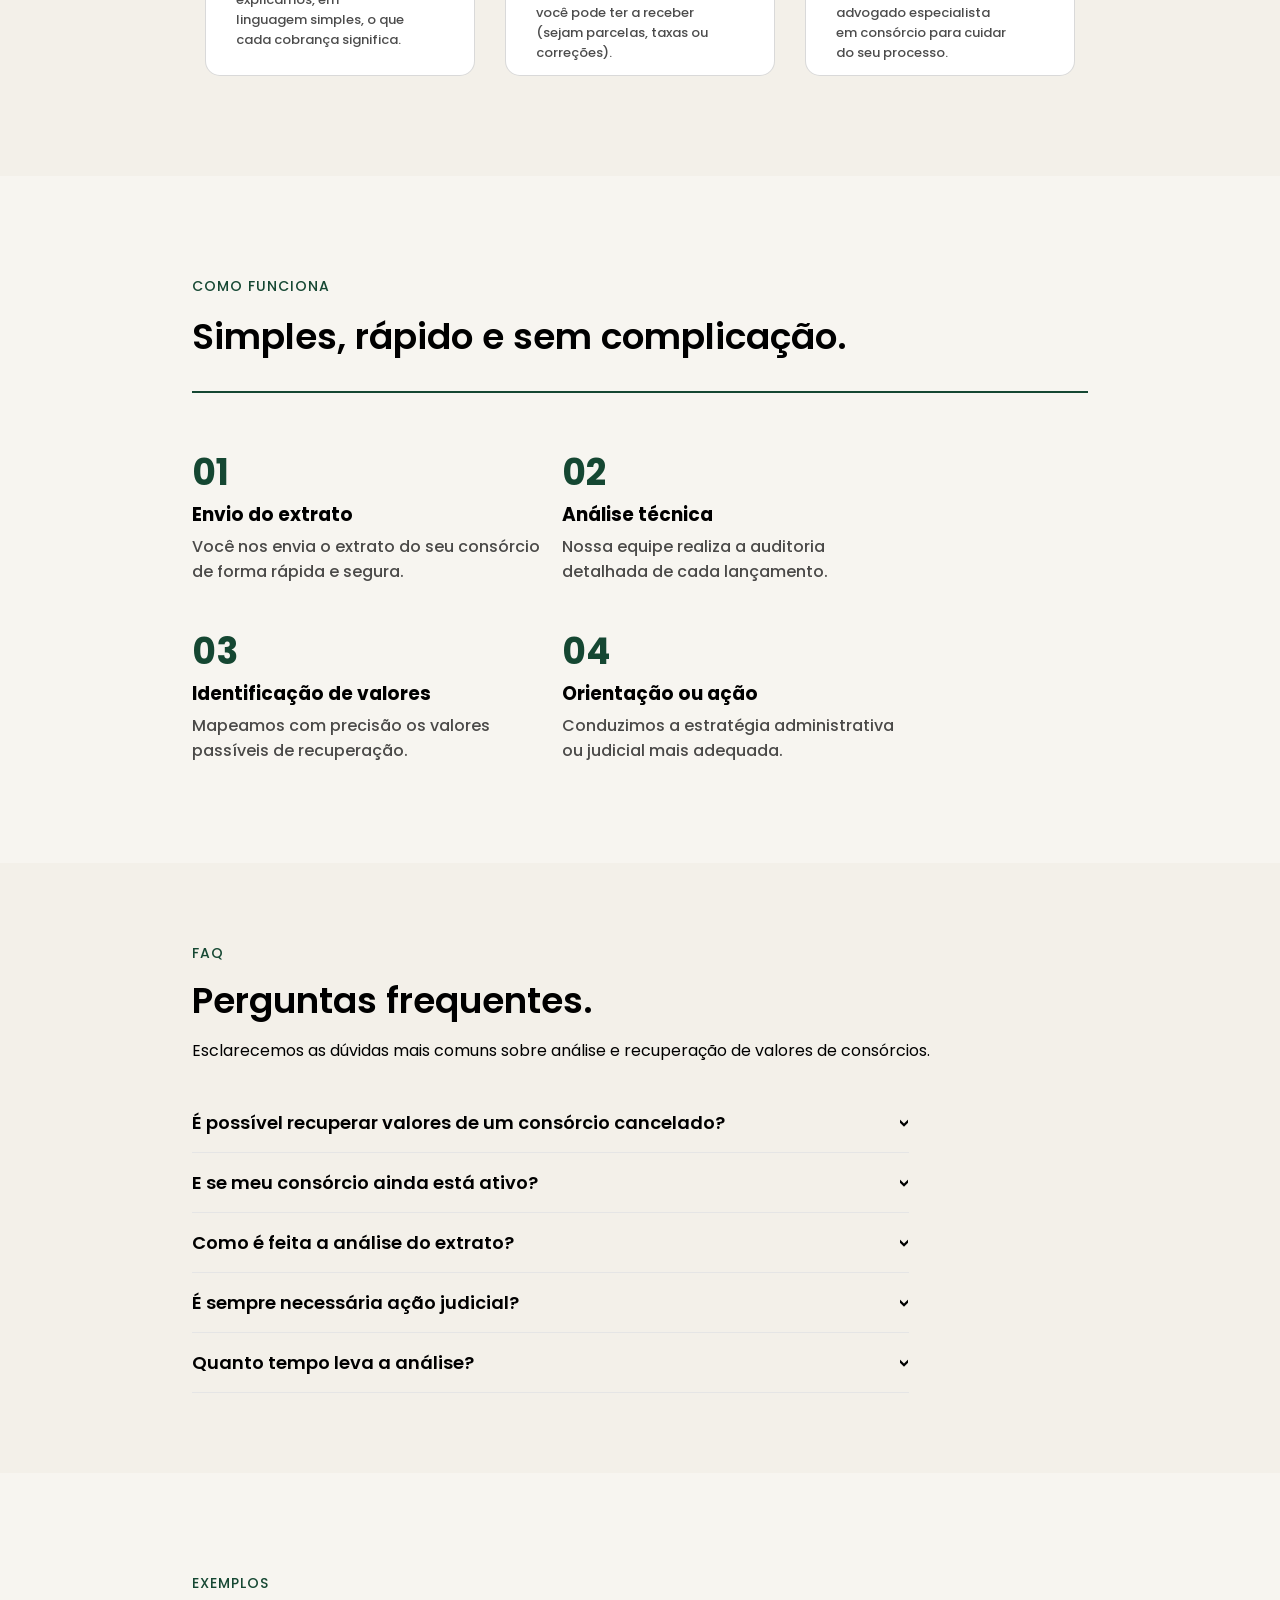
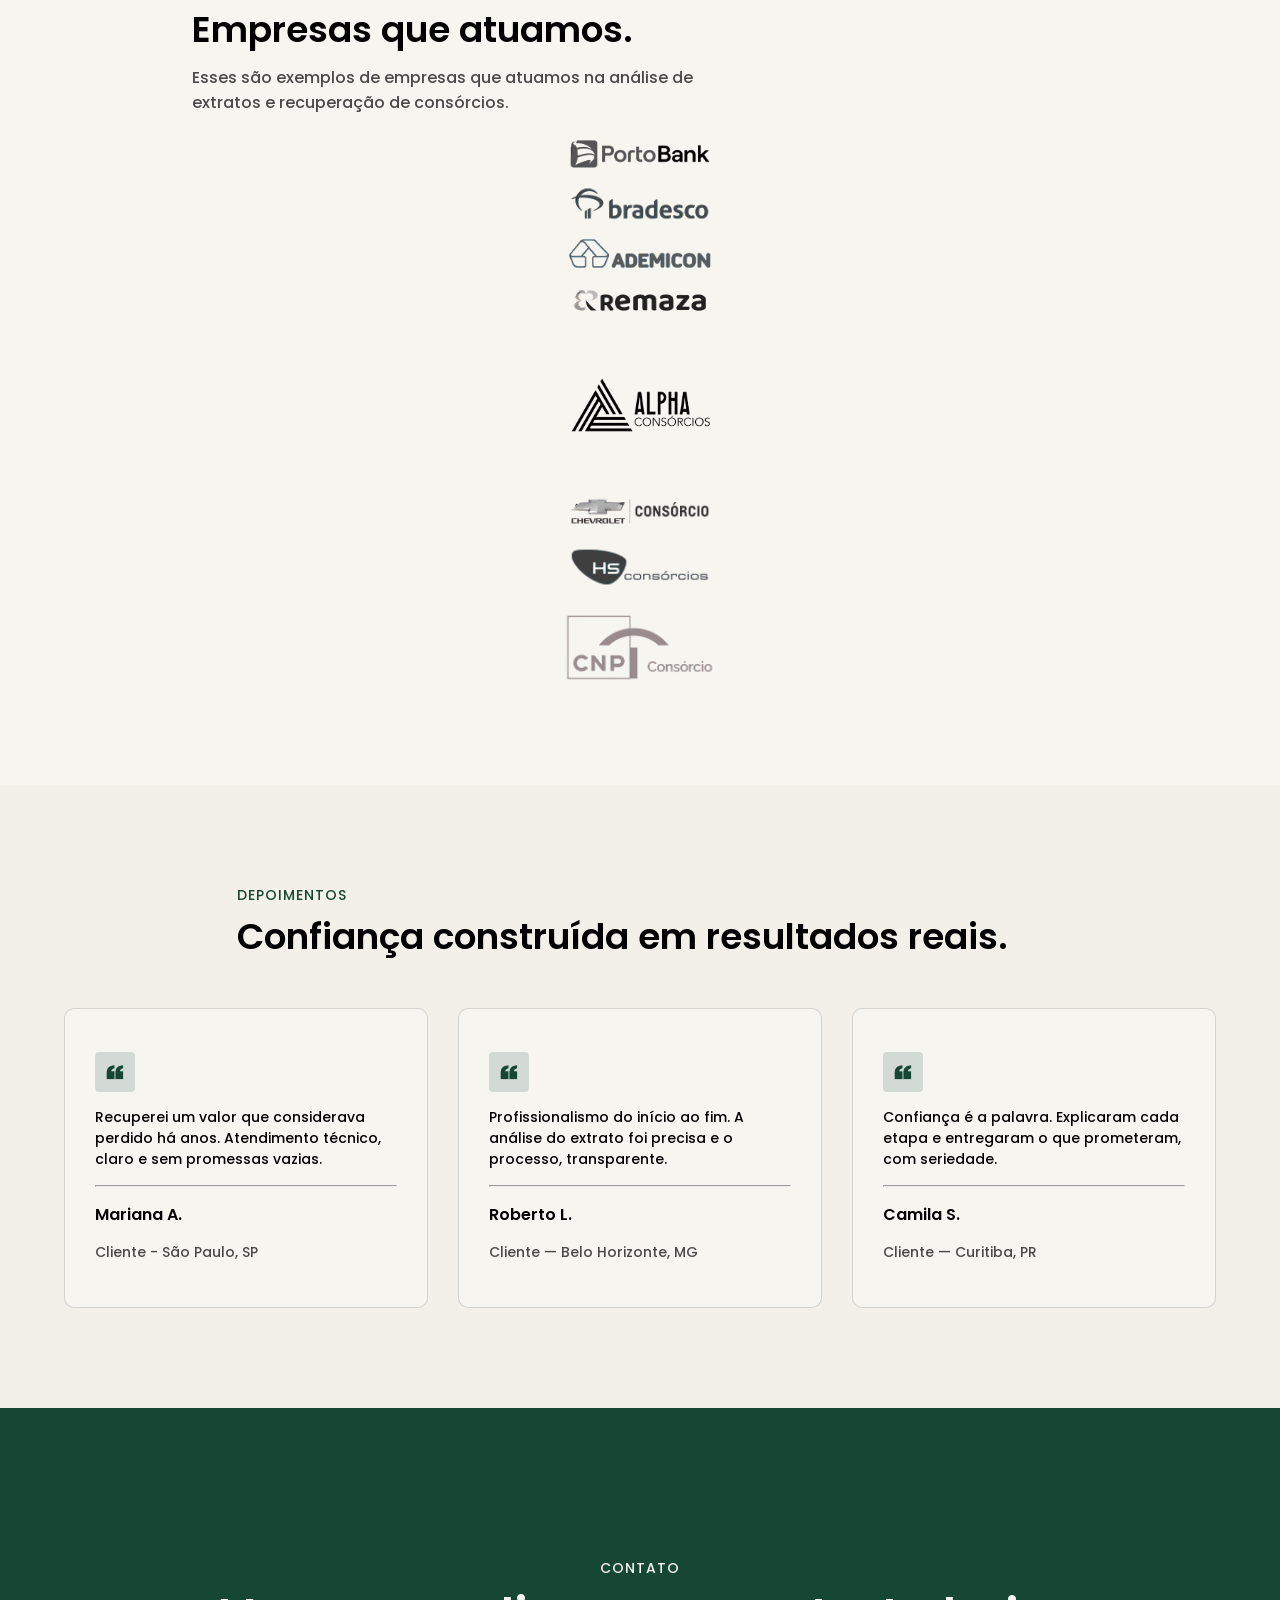
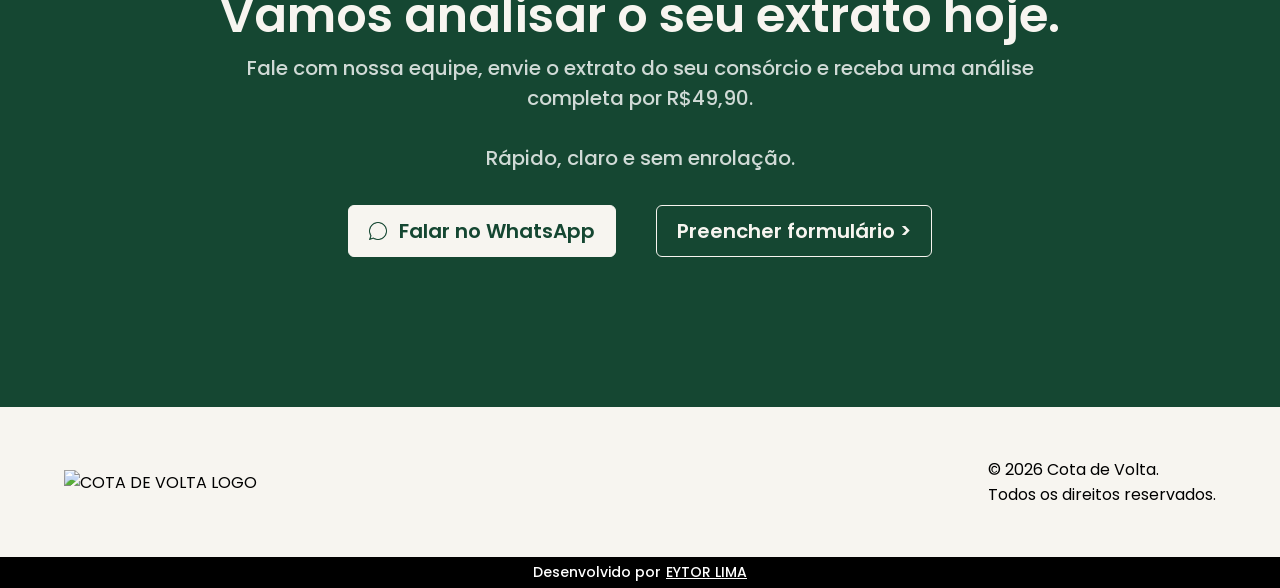
==== commit 0150f62a: "fix: text content and 'fade-up' effect" ====
--- a/index.html
+++ b/index.html
@@ -134,10 +134,10 @@
 
     <section class="whoweare gray" id="whoweare">
         <h6 data-aos="fade-up">QUEM SOMOS</h6>
-        <h2 data-aos="fade-up">Especialistas em análise de extrato de consórcio.</h2>
+        <h2>Especialistas em análise de extrato de consórcio.</h2>
 
         <p data-aos="fade-up">
-            A <span>COTA DE VOLTA</span>analisa o extrato do seu consórcio de ponta a ponta, identificando cobranças indevidas, descontos abusivos e valores que você tem direito a receber. Precisando de medidas legais, indicamos um advogado especialista em consórcio.
+            A <span>COTA DE VOLTA</span> analisa o extrato do seu consórcio de ponta a ponta, identificando cobranças indevidas, descontos abusivos e valores que você tem direito a receber. Precisando de medidas legais, indicamos um advogado especialista em consórcio.
         </p>
 
         <div class="cards" data-aos="fade-up">
@@ -192,7 +192,7 @@
     <section class="faq gray" id="faq">
         <div class="text">
             <h6 data-aos="fade-up">FAQ</h6>
-            <h2 data-aos="fade-up">Perguntas frequentes.</h2>
+            <h2>Perguntas frequentes.</h2>
             <p data-aos="fade-up">Esclarecemos as dúvidas mais comuns sobre análise e recuperação de valores de consórcios.</p>
         </div>
 
@@ -257,7 +257,7 @@
       <section class="enterprises white">
         <div class="text">
             <h6 data-aos="fade-up">EXEMPLOS</h6>
-            <h2 data-aos="fade-up">Empresas que atuamos.</h2>
+            <h2>Empresas que atuamos.</h2>
             <p data-aos="fade-up">Esses são exemplos de empresas que atuamos na análise de extratos e recuperação de consórcios.</p>
         </div>
 
@@ -295,7 +295,7 @@
 
     <section class="feedbacks gray" id="feedbacks">
         <h6 data-aos="fade-up">DEPOIMENTOS</h6>
-        <h2 data-aos="fade-up">Confiança construída em resultados reais.</h2>
+        <h2>Confiança construída em resultados reais.</h2>
 
         <div class="cards" data-aos="fade-up">
             <div class="card">
--- a/styles/howitworks.css
+++ b/styles/howitworks.css
@@ -2,13 +2,12 @@
     display: flex;
     flex-direction: column;
     justify-content: space-evenly;
-    padding: 100px 16%;
+    padding: 100px 15%;
     gap: 12px;
 }
 
 .howitworks h6 {
     color: var(--green);
-    font-weight: 600;
     font-size: 14px;
     font-weight: 500;
     letter-spacing: 1px;
@@ -56,3 +55,56 @@
     font-weight: 500;
     margin-top: 5px;
 }
+
+@media (max-width: 1400px) {
+    .howitworks .steps {
+        flex-wrap: wrap;
+    }
+
+    .steps .step {
+        padding-top: 20px;
+        width: 350px;
+    }
+}
+
+@media (max-width: 1024px) {
+    .howitworks {
+        padding: 100px 10%;
+    }
+
+    .steps .step {
+        padding-top: 20px;
+        width: 100%;
+    }
+}
+
+@media (max-width: 768px) {
+   .howitworks h2 {
+        font-size: 28px;
+   }
+}
+
+@media (max-width: 600px) {
+   .howitworks h2 {
+        font-size: 24px;
+    }
+
+    .steps .step h2 {
+        font-size: 20px;
+    }
+
+    .steps .step p {
+        font-size: 14px;
+        width: 80%;
+    }
+}
+
+@media (max-width: 480px) {
+    .howitworks h2 {
+        font-size: 20px;
+    }
+
+    .steps .step p {
+        width: 90%;
+    }
+}
--- a/styles/faq.css
+++ b/styles/faq.css
@@ -1,7 +1,7 @@
 .faq {
     display: flex;
     justify-content: center;
-    padding: 100px 0;
+    padding: 100px 15%;
     gap: 50px;
 }
 
@@ -23,6 +23,7 @@
 .faq h2 {
     line-height: 1.05;
     font-size: 36px;
+    font-weight: 600;
 }
 
 .questions details {
@@ -129,6 +130,10 @@
     width: 100%;
   }
 
+  .faq h2 {
+    font-size: 28px;
+  }
+
   .questions summary {
     font-size: 16px;
   }
@@ -141,6 +146,10 @@
 }
 
 @media (max-width: 600px) {
+   .faq h2 {
+    font-size: 24px;
+  }
+  
   .questions summary {
     font-size: 15px;
   }
@@ -151,3 +160,9 @@
     text-align: justify;
   }
 }
+
+@media (max-width: 480px) {
+   .faq h2 {
+    font-size: 20px;
+  }
+}
--- a/styles/enterprises.css
+++ b/styles/enterprises.css
@@ -48,6 +48,10 @@
         width: 100%;
     }
 
+    .enterprises h2 {
+        font-size: 28px;
+    }
+
     .enterprises .splide {
         width: 100%;
     }
@@ -59,13 +63,13 @@
 
 @media (max-width: 600px) {
     .enterprises h2 {
-        font-size: 28px;
+        font-size: 24px;
     }
 }
 
 @media (max-width: 480px) {
     .enterprises h2 {
-        font-size: 24px;
+        font-size: 20px;
     }
 
     .enterprises p {
--- a/styles/feedbacks.css
+++ b/styles/feedbacks.css
@@ -87,15 +87,10 @@
 @media (max-width: 1024px) {
     .feedbacks {
         padding: 100px 10%;
-        align-items: center;
     }
-
-    .feedbacks h2 {
-        font-size: 28px;
-        text-align: center;
-    }
-
+    
     .feedbacks .cards {
+        align-self: center;
         flex-direction: column;
         height: fit-content;
         width: 600px;
@@ -107,8 +102,12 @@
 }
 
 @media (max-width: 768px) {
-  .feedbacks .cards {
-        width: 400px;
+    .feedbacks h2 {
+        font-size: 28px;
+    }
+
+    .feedbacks .cards {
+        width: 500px;
     }
 
     .feedbacks .cards p{
@@ -118,11 +117,25 @@
 }
 
 @media (max-width: 600px) {
+    .feedbacks h2 {
+        font-size: 24px;
+    }
+
     .feedbacks .cards {
-        width: 360px;
+        width: 400px;
     }
 
     .feedbacks .cards p{
         font-size: 14px;
     }
 }
+
+@media (max-width: 480px) {
+    .feedbacks h2 {
+        font-size: 20px;
+    }
+
+    .feedbacks .cards {
+        width: 360px;
+    }
+}
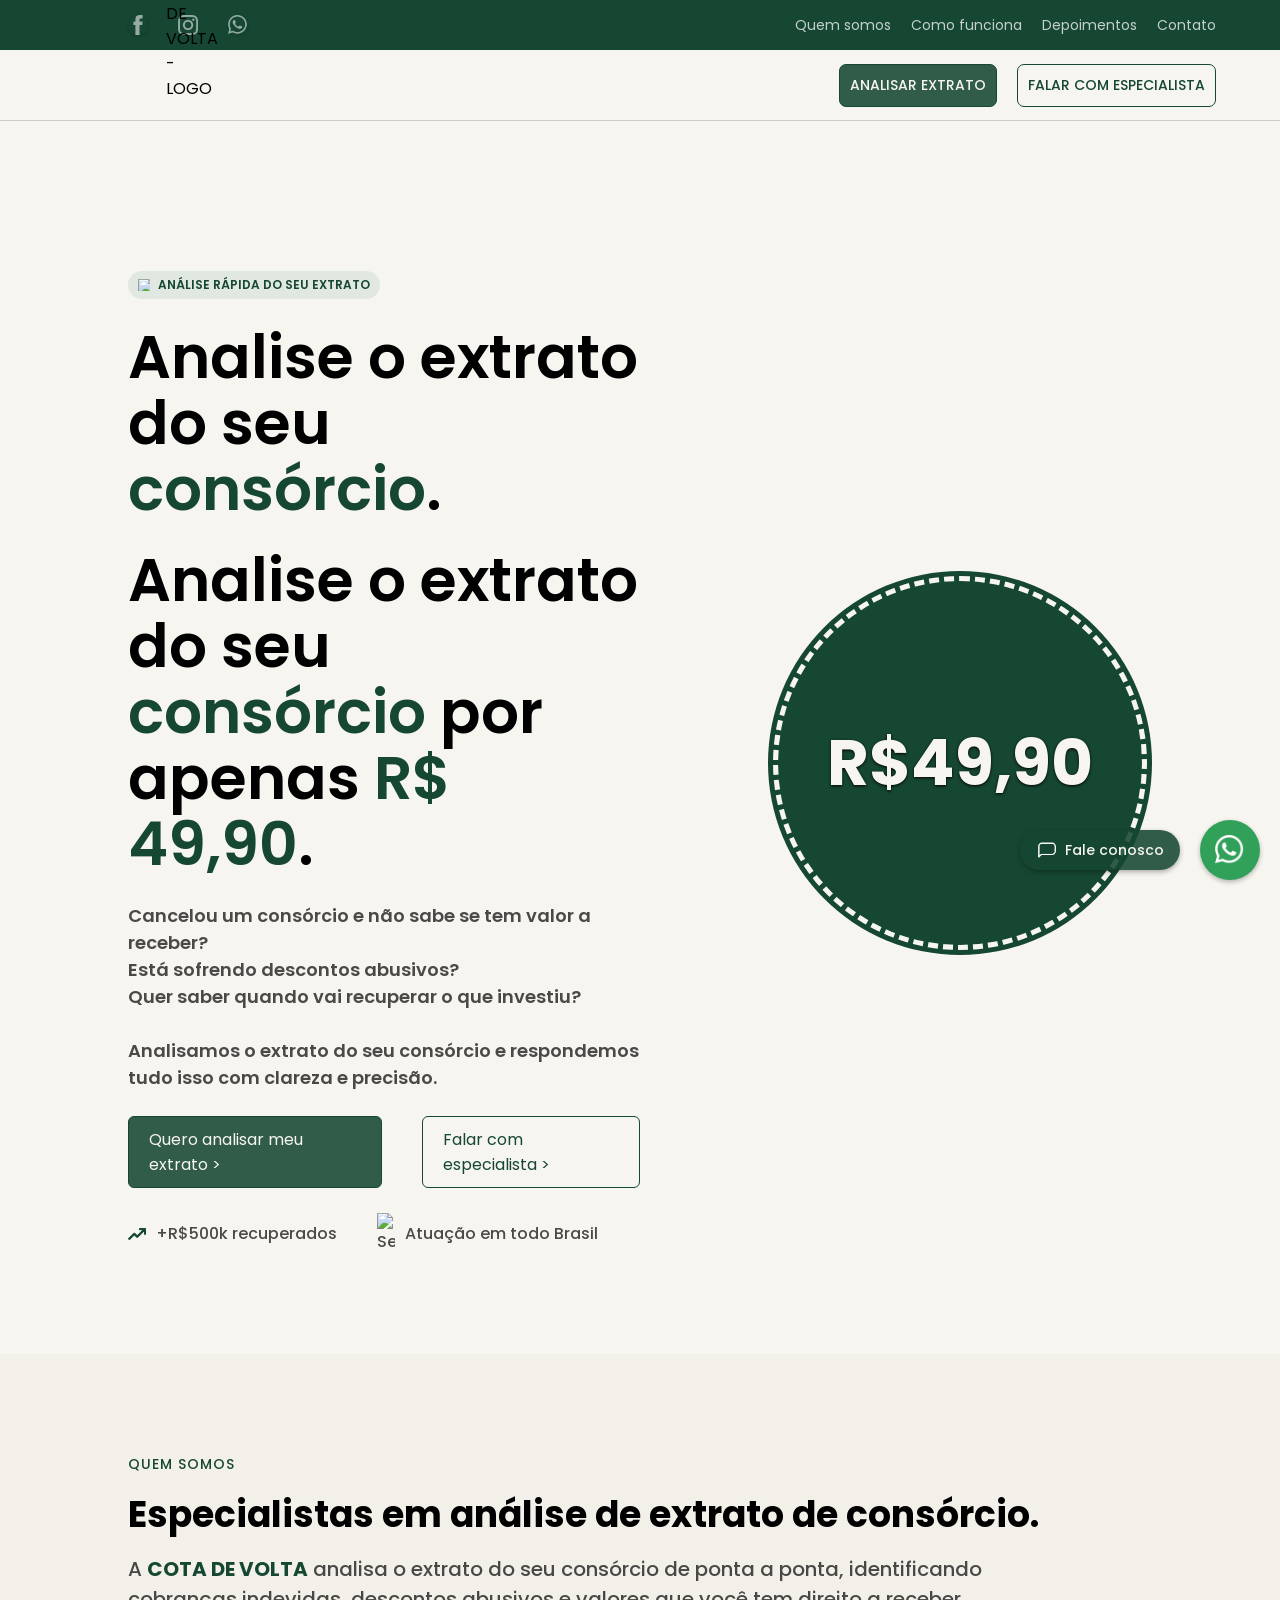
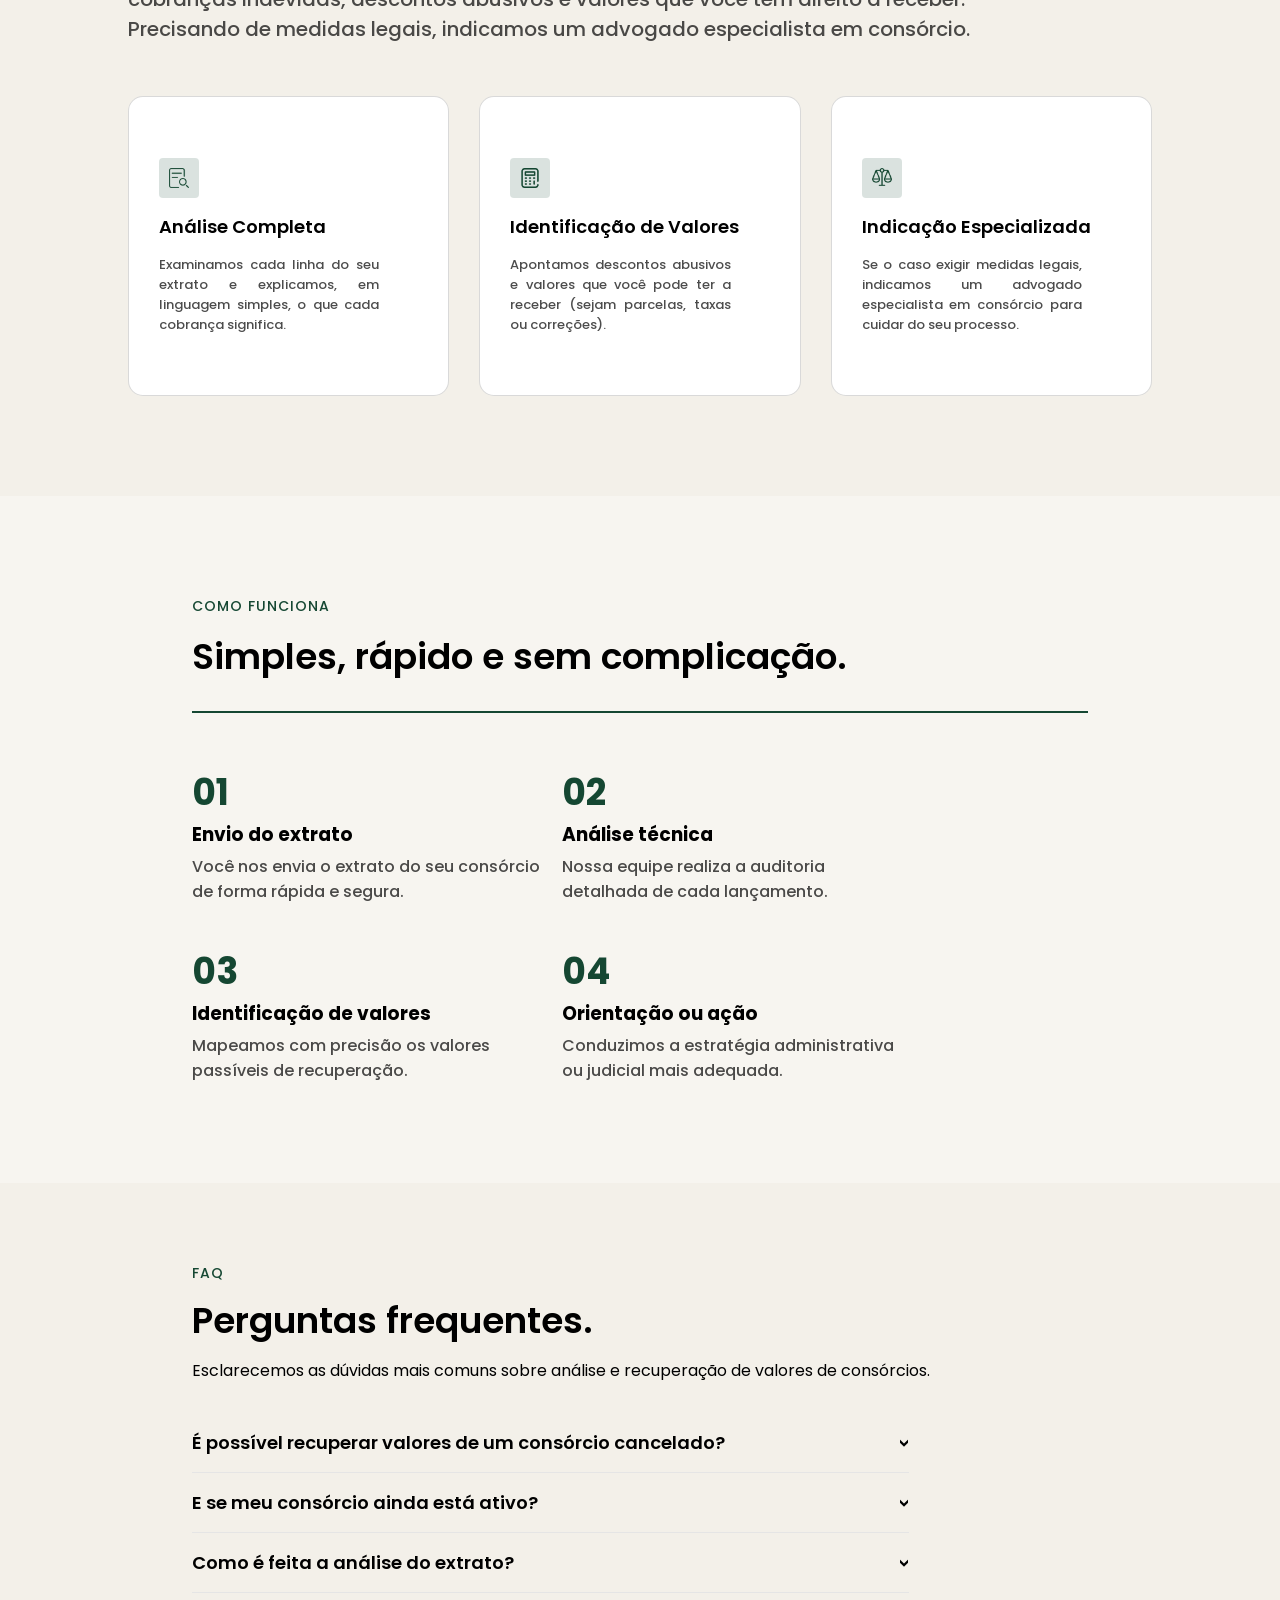
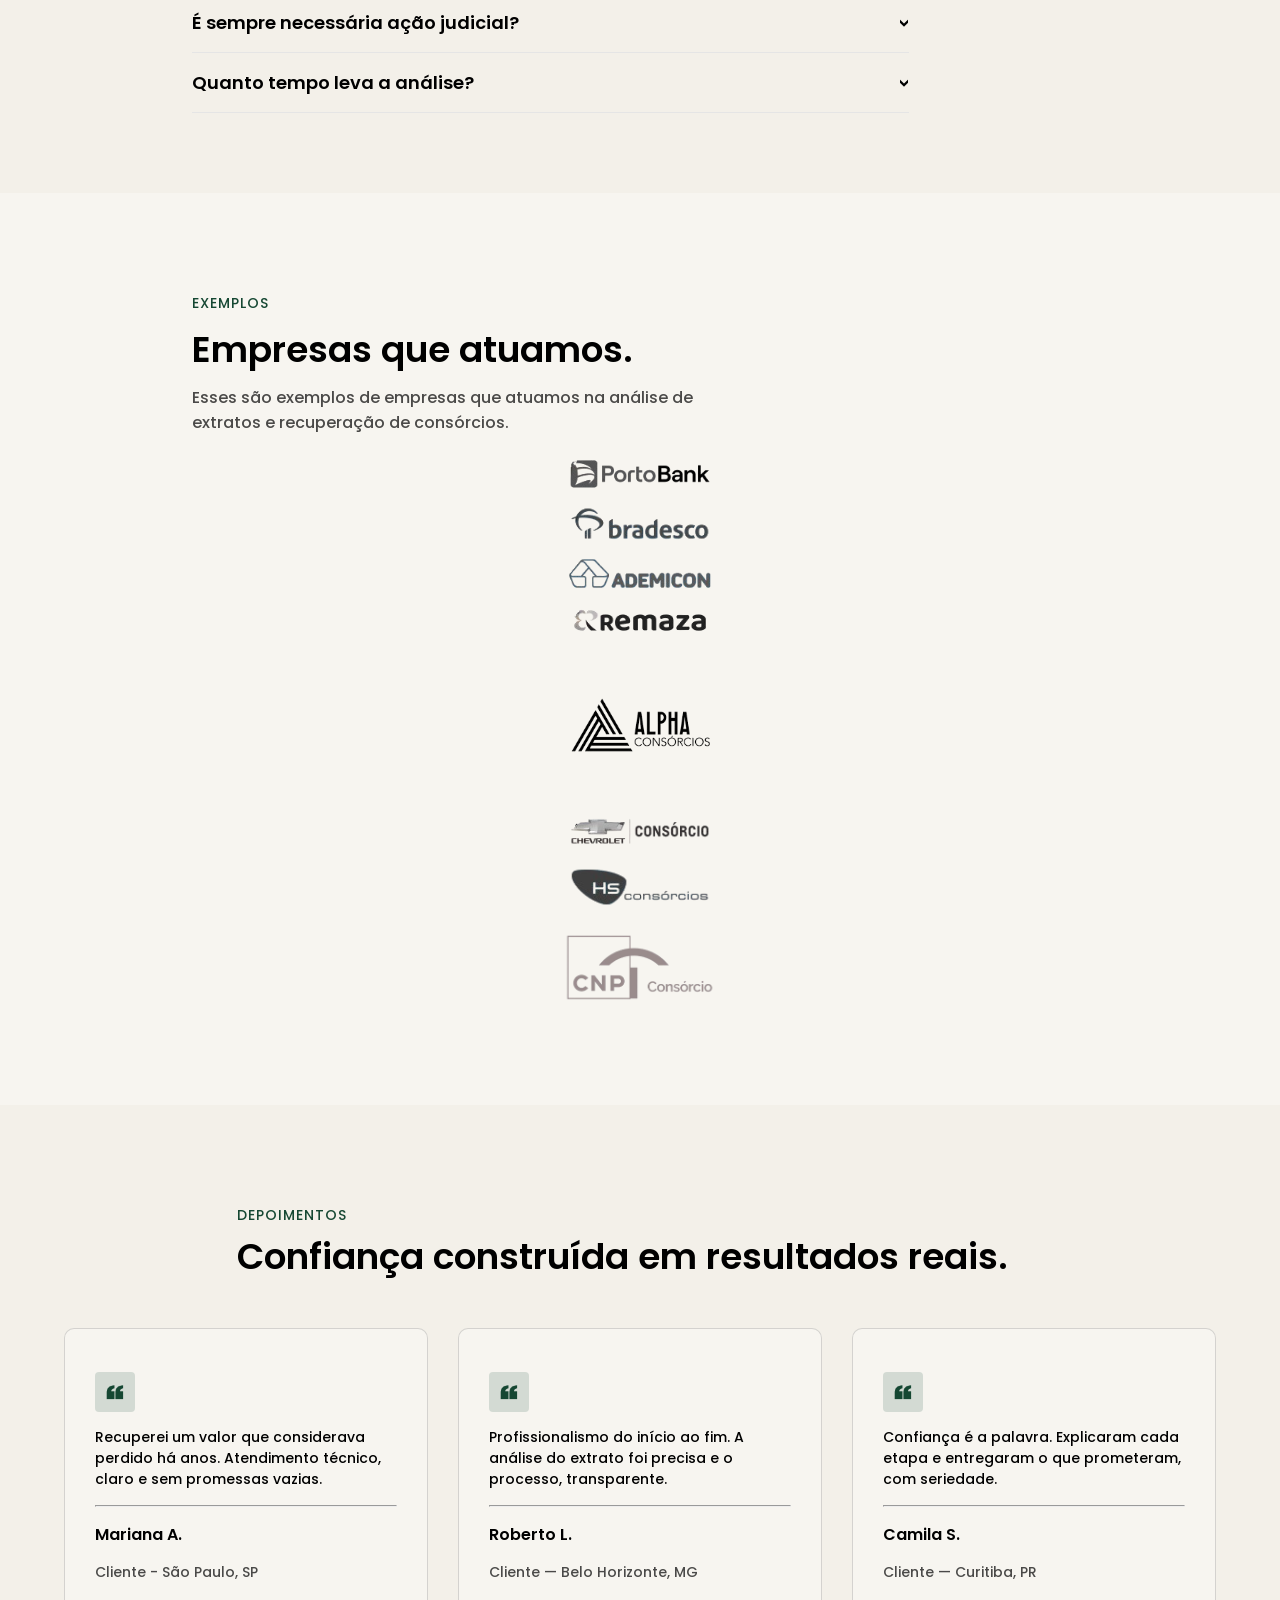
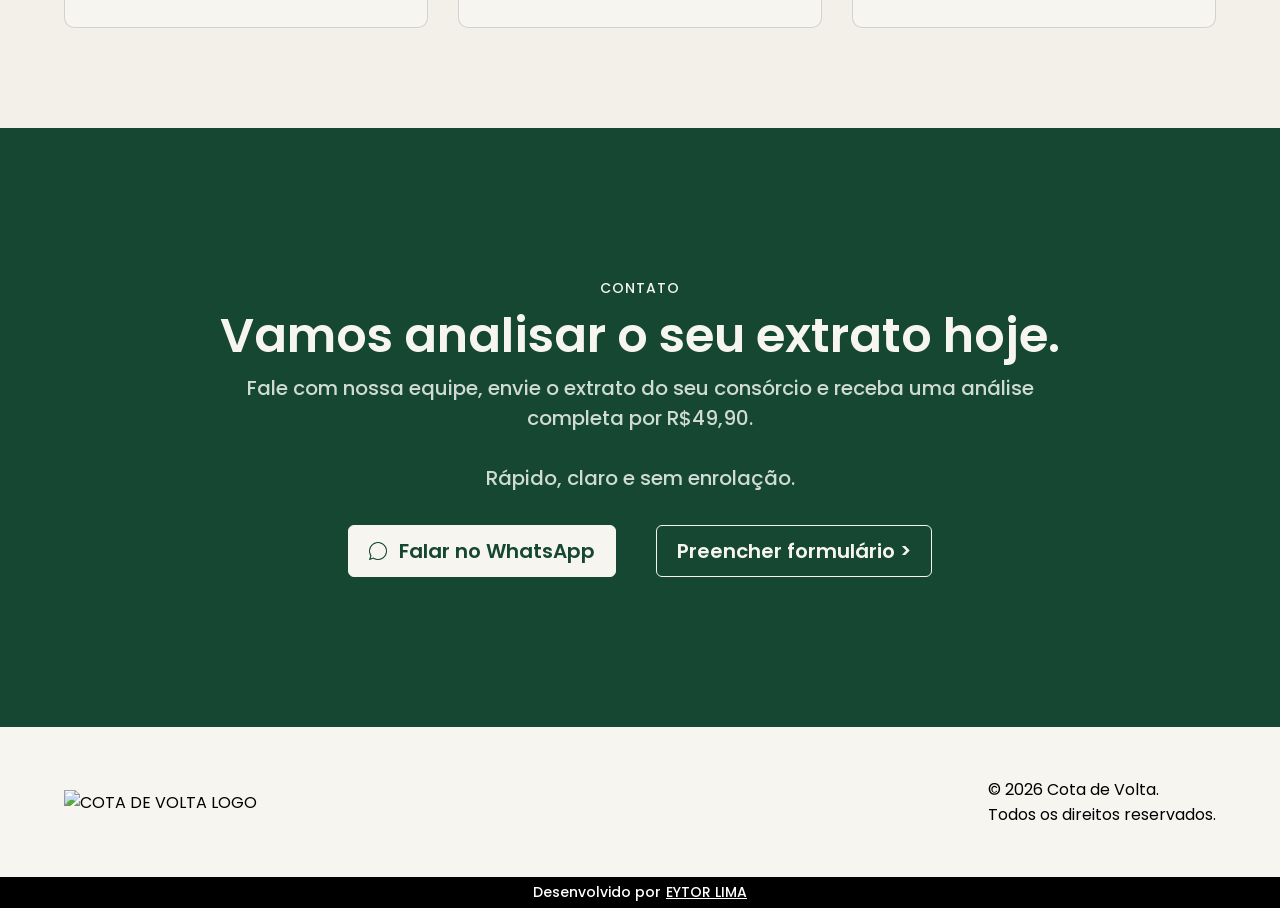
==== commit 181b8870: "fix: changes in the index.html" ====
--- a/index.html
+++ b/index.html
@@ -3,6 +3,7 @@
 <head>
     <meta charset="UTF-8">
     <meta name="viewport" content="width=device-width, initial-scale=1.0">
+    <meta name="description" content="Analise o extrato do seu consórcio e recupere valores indevidos. Atendimento em todo o Brasil.">
 
     <link rel="stylesheet" href="./styles/general.css">
     <link rel="stylesheet" href="./styles/extra.css">
@@ -21,20 +22,19 @@
     <script src="./src/index.js" defer></script>
     <script src="./src/progressbar.js" defer></script>
     <script src="./src/summary.js" defer></script>
-    <script src="./src/splide.js" defer></script>
+    <script src="./src/splide.js" defer type="module"></script>
     <script src="./src/popup.js" defer></script>
 
     <link rel="stylesheet" href="https://cdn.jsdelivr.net/npm/aos@2.3.4/dist/aos.css">
     <script src="https://cdn.jsdelivr.net/npm/aos@2.3.4/dist/aos.js" defer></script>
     <script src="./src/aos.js" defer></script>
 
-    <script src="./src/splide.js" defer type="module"></script>
     <link rel="stylesheet" href="https://cdn.jsdelivr.net/npm/@splidejs/splide@latest/dist/css/splide.min.css" />
     <script src="https://cdn.jsdelivr.net/npm/@splidejs/splide@latest/dist/js/splide.min.js"></script>
     <script src="https://cdn.jsdelivr.net/npm/@splidejs/splide-extension-auto-scroll@latest/dist/js/splide-extension-auto-scroll.min.js"></script>
 
     <link rel="shortcut icon" href="./assets/icons/favicon.png" type="image/x-icon">
-    <title>COTA DE VOLTA</title>
+    <title>Cota de Volta - Analise os seus extratos</title>
 </head>
 <body>
     <a href="https://wa.me/5511991614791?text=Oi%2C%20vim%20do%20site%20cotadevolta%20e%20quero%20analisar%20meu%20extrato" target="_blank" class="wpp_btn">
@@ -60,7 +60,7 @@
         </section>
         <nav>
             <a href="#whoweare">Quem somos</a>
-            <a href="#faq">Perguntas frequentes</a>
+            <a href="#faq">Como funciona</a>
             <a href="#feedbacks">Depoimentos</a>
             <a href="#contact">Contato</a>
         </nav>
@@ -85,13 +85,19 @@
         <div class="text_area">
             <span id="safe">
                 <img src="./assets/icons/shield.png" alt="Safe">
-                ANÁLISE RÁPIDA DO SEU EXTRATO
+                ANÁLISE RÁPIDA DO SEU EXTRATO 
             </span>
-            <h1>
+            <h1 id="pc">
                 Analise o
                 extrato
                 do seu 
                 <span>consórcio</span>.
+            </h1>
+            <h1 id="mobile">
+                Analise o
+                extrato
+                do seu 
+                <span>consórcio</span> por apenas <span>R$ 49,90</span>.
             </h1>
             <p>
                 Cancelou um consórcio e não sabe se tem valor a receber? 
@@ -140,18 +146,18 @@
             A <span>COTA DE VOLTA</span> analisa o extrato do seu consórcio de ponta a ponta, identificando cobranças indevidas, descontos abusivos e valores que você tem direito a receber. Precisando de medidas legais, indicamos um advogado especialista em consórcio.
         </p>
 
-        <div class="cards" data-aos="fade-up">
-            <div class="card">
+        <div class="cards">
+            <div class="card" data-aos="fade-up">
                 <img src="./assets/icons/file.png" alt="Arquivo">
                 <h2>Análise Completa</h2>
                 <p>Examinamos cada linha do seu extrato e explicamos, em linguagem simples, o que cada cobrança significa.</p>
             </div>
-             <div class="card">
+             <div class="card" data-aos="fade-up">
                 <img src="./assets/icons/calculator.png" alt="Calculadora">
                 <h2>Identificação de Valores</h2>
                 <p>Apontamos descontos abusivos e valores que você pode ter a receber (sejam parcelas, taxas ou correções).</p>
             </div>
-             <div class="card">
+             <div class="card" data-aos="fade-up">
                 <img src="./assets/icons/balance.png" alt="Balança">
                 <h2>Indicação Especializada</h2>
                 <p>Se o caso exigir medidas legais, indicamos um advogado especialista em consórcio para cuidar do seu processo.</p>
@@ -163,25 +169,25 @@
         <h6 data-aos="fade-up">COMO FUNCIONA</h6>
         <h2>Simples, rápido e sem complicação.</h2>
 
-        <div class="progressbar""></div>
-
-        <div class="steps" data-aos="fade-up">
-            <div class="step">
+        <div class="progressbar"></div>
+
+        <div class="steps">
+            <div class="step" data-aos="fade-up">
                 <h2>01</h2>
                 <h3>Envio do extrato</h3>
                 <p>Você nos envia o extrato do seu consórcio de forma rápida e segura.</p>
             </div>
-            <div class="step">
+            <div class="step" data-aos="fade-up">
                 <h2>02</h2>
                 <h3>Análise técnica</h3>
                 <p>Nossa equipe realiza a auditoria detalhada de cada lançamento.</p>
             </div>
-            <div class="step">
+            <div class="step" data-aos="fade-up">
                 <h2>03</h2>
                 <h3>Identificação de valores</h3>
                 <p>Mapeamos com precisão os valores passíveis de recuperação.</p>
             </div>
-            <div class="step">
+            <div class="step" data-aos="fade-up">
                 <h2>04</h2>
                 <h3>Orientação ou ação</h3>
                 <p>Conduzimos a estratégia administrativa ou judicial mais adequada.</p>
@@ -297,8 +303,8 @@
         <h6 data-aos="fade-up">DEPOIMENTOS</h6>
         <h2>Confiança construída em resultados reais.</h2>
 
-        <div class="cards" data-aos="fade-up">
-            <div class="card">
+        <div class="cards">
+            <div class="card" data-aos="fade-up">
                 <img src="./assets/icons/quote.png" alt="Aspas">
                 <p>
                     Recuperei um valor que considerava perdido há anos. Atendimento técnico, claro e sem promessas vazias.
@@ -307,7 +313,7 @@
                 <span class="person">Mariana A.</span>
                 <span class="from">Cliente - São Paulo, SP</span>
             </div>
-            <div class="card">
+            <div class="card" data-aos="fade-up">
                 <img src="./assets/icons/quote.png" alt="Aspas">
                 <p>
                     Profissionalismo do início ao fim. A análise do extrato foi precisa e o processo, transparente.
@@ -316,7 +322,7 @@
                 <span class="person">Roberto L.</span>
                 <span class="from">Cliente — Belo Horizonte, MG</span>
             </div>
-            <div class="card">
+            <div class="card" data-aos="fade-up">
                 <img src="./assets/icons/quote.png" alt="Aspas">
                 <p>
                     Confiança é a palavra. Explicaram cada etapa e entregaram o que prometeram, com seriedade.
@@ -366,5 +372,6 @@
             <a href="https://github.com/eytorsousa" target="_blank">EYTOR LIMA</a>
         </div>
     </footer>
+    <script src="https://web3forms.com/client/script.js" async defer></script>
 </body>
 </html>
--- a/styles/general.css
+++ b/styles/general.css
@@ -47,6 +47,13 @@
     color: inherit;
 }
 
+img,
+button,
+a,
+div {
+    -webkit-tap-highlight-color: transparent;
+}
+
 .gray {
     background-color: var(--gray);
 }
--- a/styles/extra.css
+++ b/styles/extra.css
@@ -68,4 +68,16 @@
     height: auto;
     justify-content: center;
     width: 160px;
+}
+
+@media (max-width: 600px) { 
+  .wpp_btn {
+    bottom: 15px;
+    right: 15px;
+  }
+
+  .chat {
+    bottom: 15px;
+    right: 80px;
+  }
 }
--- a/styles/talkwithus_popup.css
+++ b/styles/talkwithus_popup.css
@@ -100,4 +100,11 @@
 .popup-content button[type="submit"]:hover {
     background: #184d3a;
     color: var(--white);
+}
+
+@media (max-width: 600px) { 
+  .popup-content {
+    width: 90%;
+    padding: 20px;
+  }
 }
--- a/styles/whoweare.css
+++ b/styles/whoweare.css
@@ -2,7 +2,7 @@
     display: flex;
     flex-direction: column;
     justify-content: space-evenly;
-    padding: 100px 16%;
+    padding: 100px 15%;
     gap: 12px;
 }
 
@@ -71,3 +71,111 @@
     font-size: 13px;
     font-weight: 500;
 }
+
+
+@media (max-width: 1400px) {
+    .whoweare {
+        padding: 100px 10%;
+    }
+
+    .whoweare .card {
+        height: 300px;
+    }
+
+    .whoweare .card p {
+        text-align: justify;
+    }
+
+}
+
+@media (max-width: 1024px) {
+    .whoweare {
+        align-items: center;
+    }
+
+    .whoweare p {
+        text-align: justify;
+        font-size: 18px;
+        width: 90%;
+    }
+
+    .whoweare h2 {
+        font-size: 32px;
+        margin: 10px 0;
+        text-align: center;
+    }
+
+    .whoweare .cards {
+        justify-content: center;
+        flex-wrap: wrap;
+    }
+
+    .whoweare .card {
+        height: 260px;
+        padding: 20px;
+        width: 600px;
+    }
+
+    .whoweare .card h2 {
+        font-size: 20px;
+        align-self: start;
+    }
+
+    .whoweare .card p {
+        text-align: justify;
+        font-size: 16px;
+        align-self: start;
+        width: 90%;
+    }
+}
+
+@media (max-width: 768px) {
+    .whoweare h2 {
+        font-size: 28px;
+    }
+
+    .whoweare p {
+        font-size: 16px;
+        width: 95%;
+    }
+    
+    .whoweare .card {
+        width: 500px;
+        padding: 15px;
+    }
+    
+    .whoweare .card h2 {
+        font-size: 16px;
+    }
+}
+
+@media (max-width: 600px) {
+    .whoweare h2 {
+        font-size: 24px;
+    }
+
+    .whoweare p {
+        font-size: 14px;
+        width: 90%;
+    }
+
+    .whoweare .card {
+        width: 400px;
+    }
+}
+
+@media (max-width: 480px) {
+    .whoweare h2 {
+        font-size: 20px;
+    }
+
+    .whoweare .card {
+        width: 360px;
+    }
+}
+
+@media (max-width: 420px) {
+    .whoweare .card {
+        width: 320px;
+    }
+}
--- a/styles/feedbacks.css
+++ b/styles/feedbacks.css
@@ -117,8 +117,14 @@
 }
 
 @media (max-width: 600px) {
+    .feedbacks h6 {
+        padding: 0px 5%;    
+    }
+    
     .feedbacks h2 {
         font-size: 24px;
+        padding: 0px 5%;
+        text-align: center;
     }
 
     .feedbacks .cards {
@@ -132,10 +138,16 @@
 
 @media (max-width: 480px) {
     .feedbacks h2 {
-        font-size: 20px;
+        font-size: 22px;
     }
 
     .feedbacks .cards {
         width: 360px;
     }
 }
+
+@media (max-width: 420px) {
+    .feedbacks .cards {
+        width: 320px;
+    }
+}
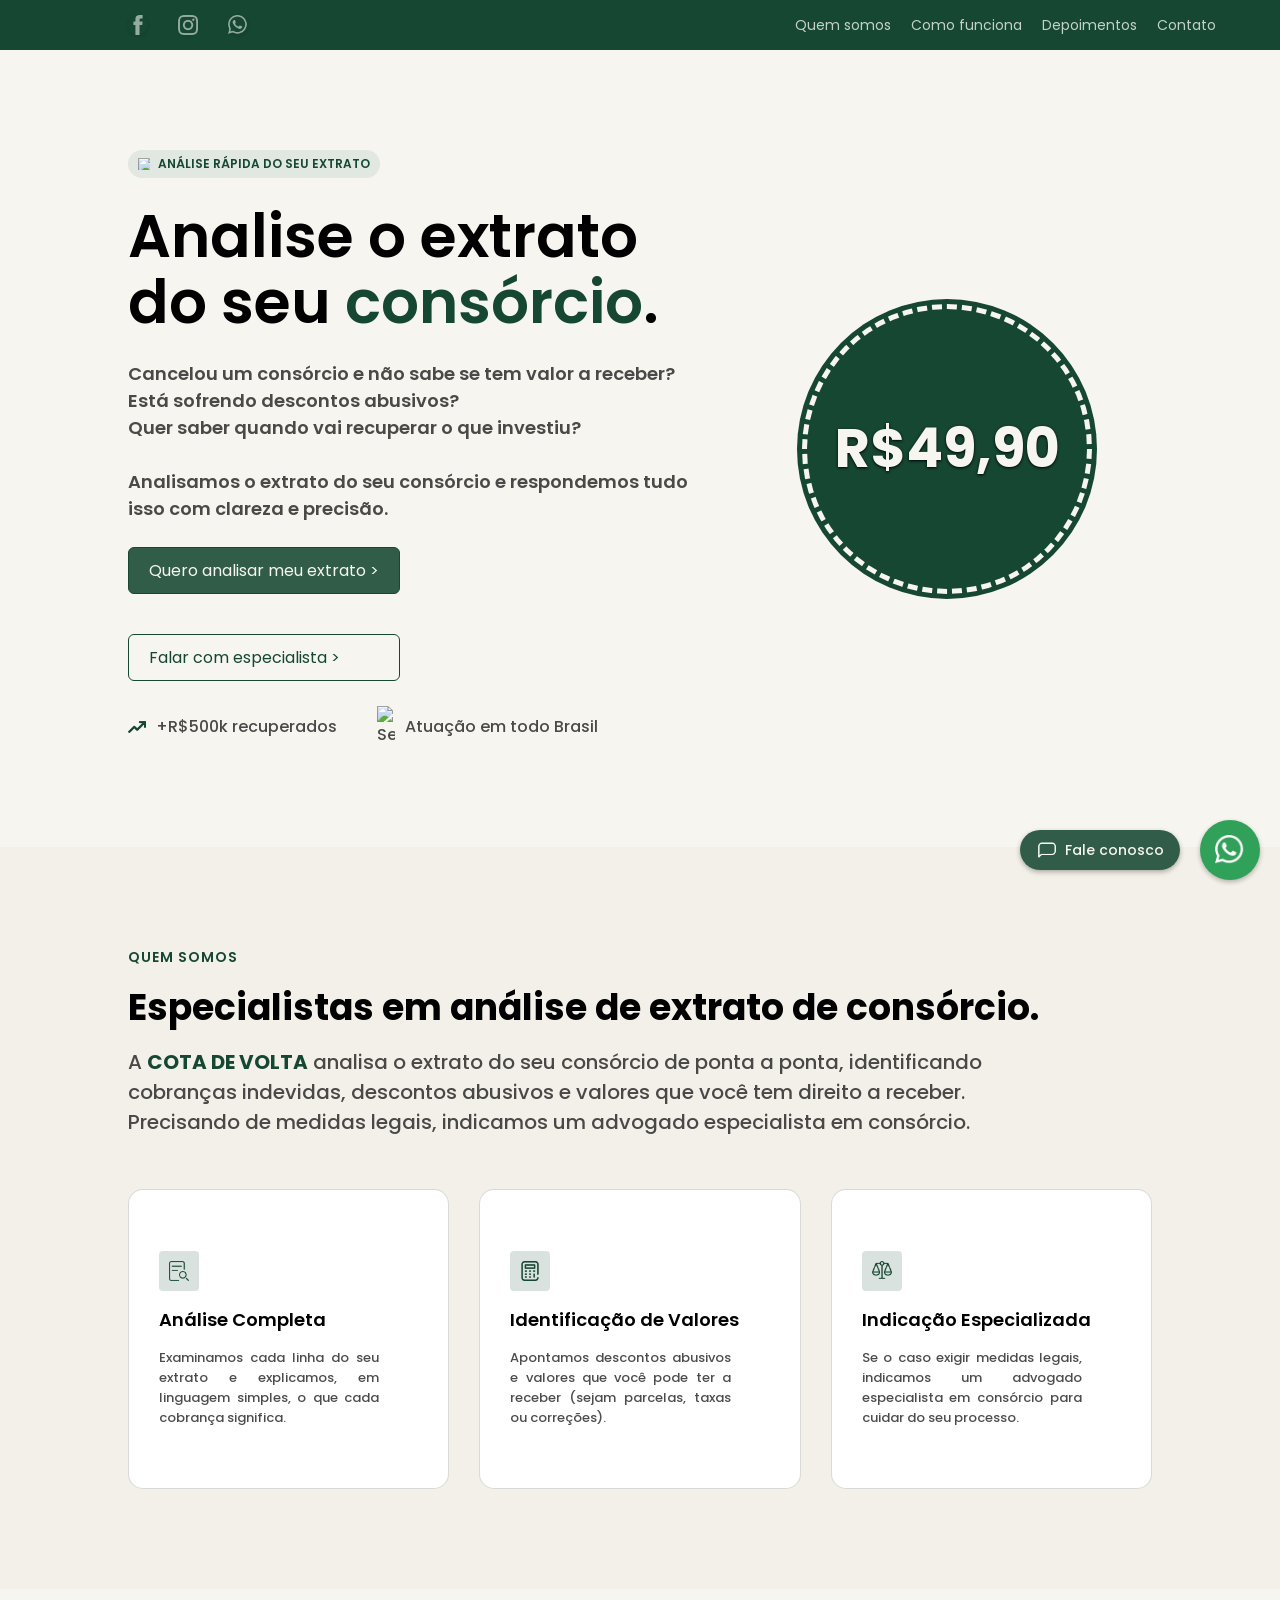
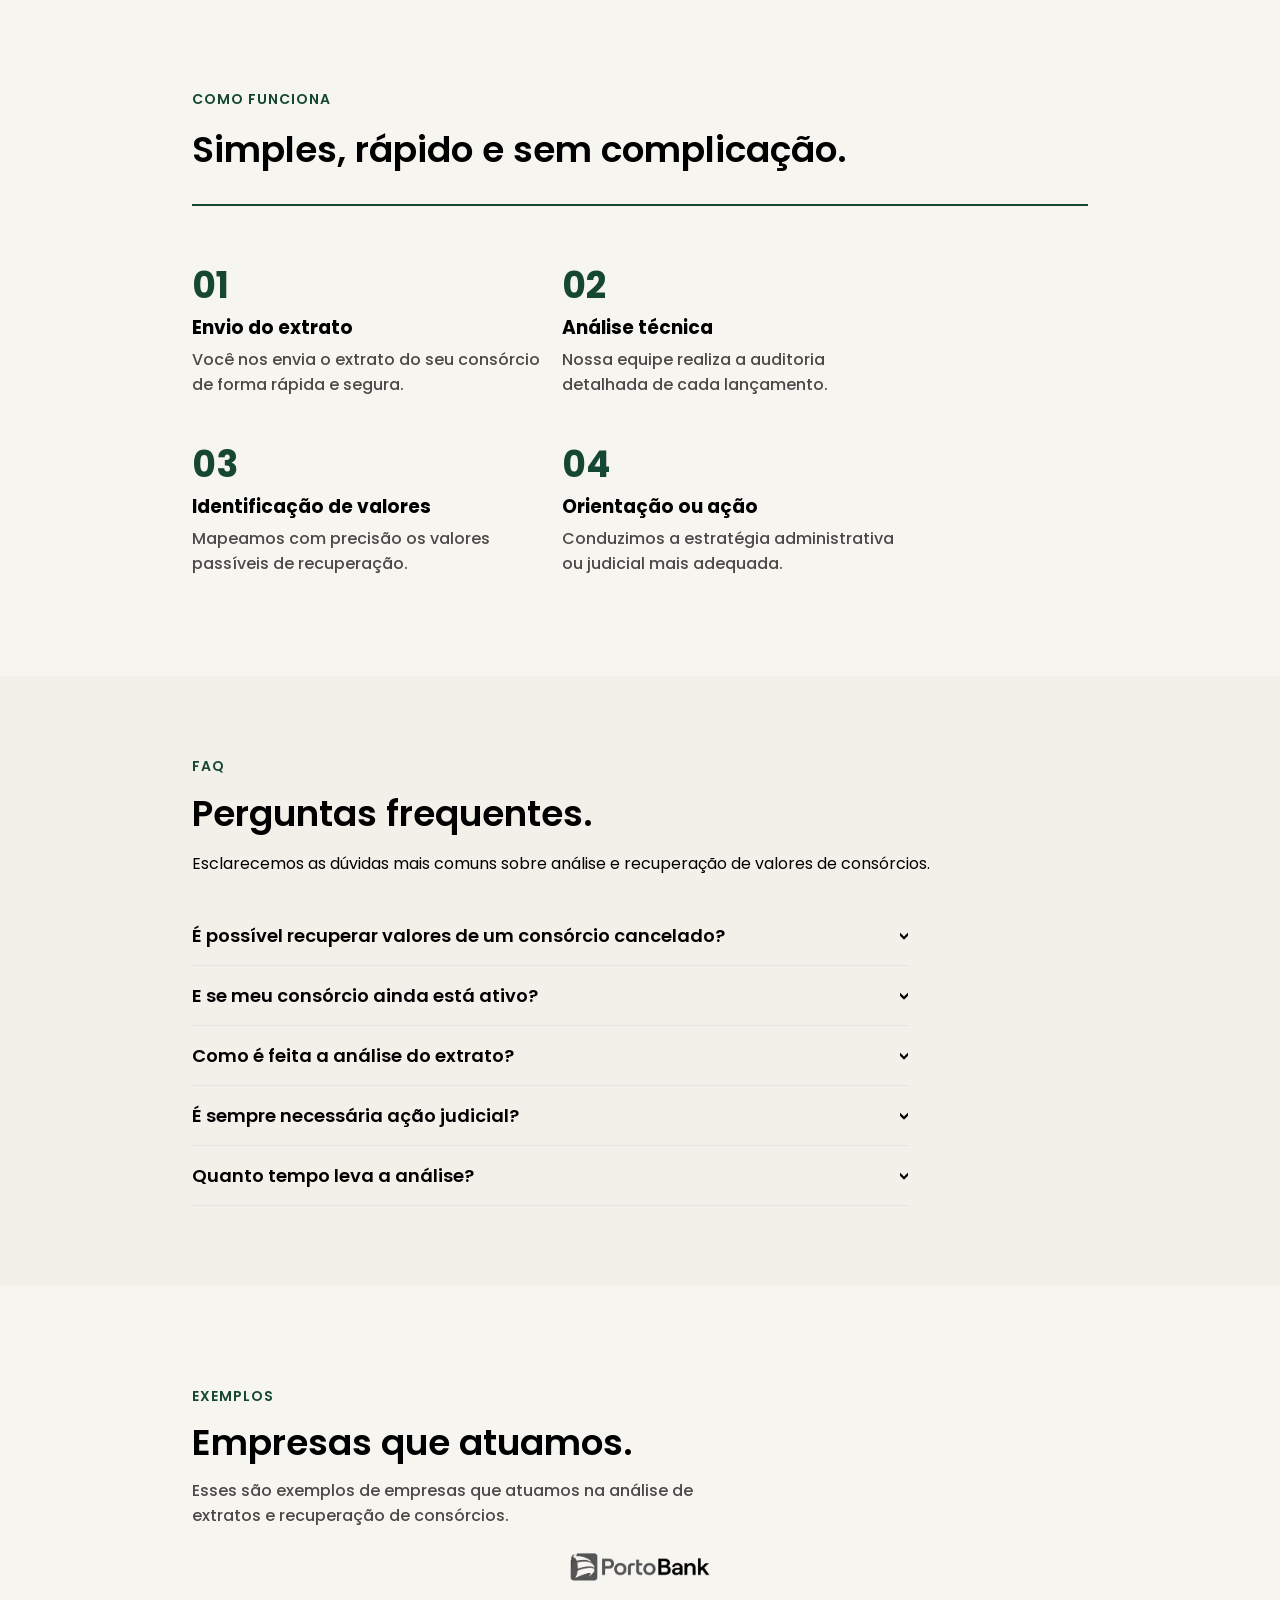
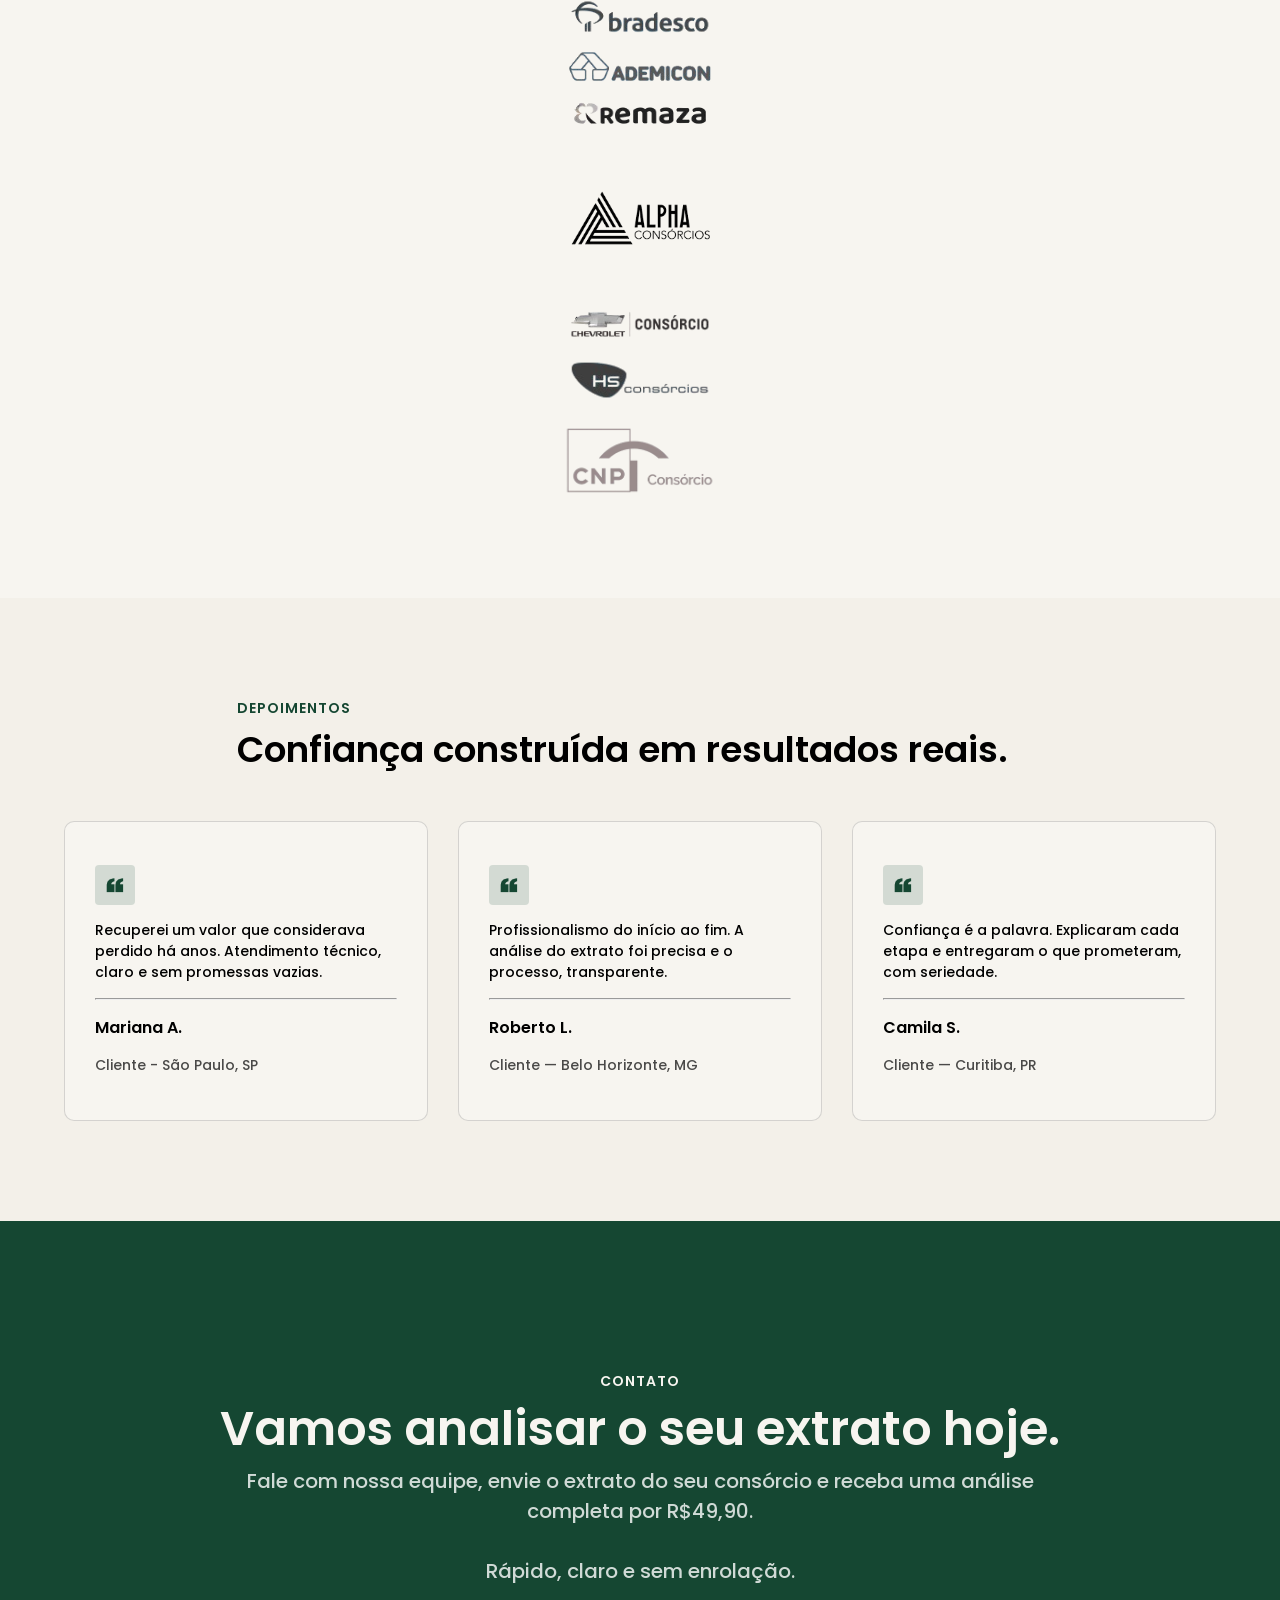
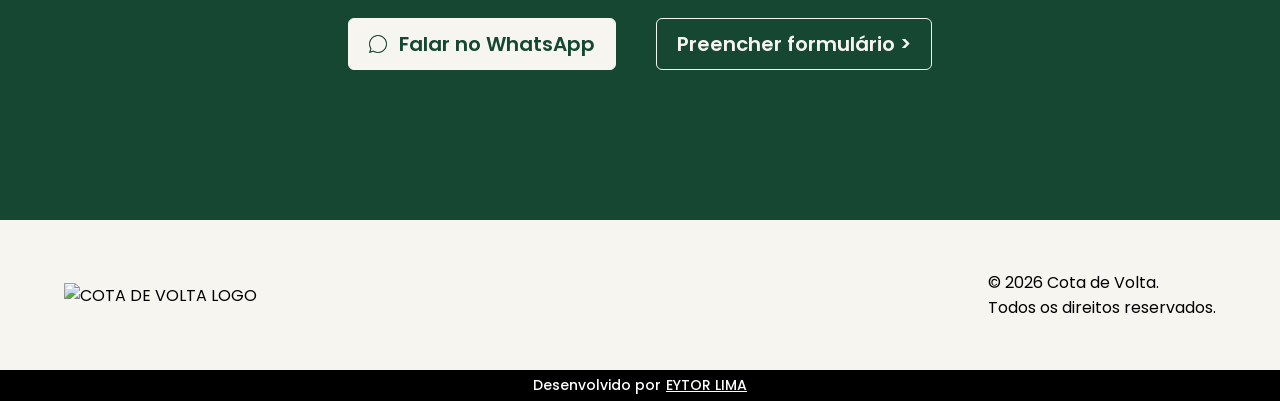
==== commit e8c414f0: "add: meta copyright" ====
--- a/index.html
+++ b/index.html
@@ -4,6 +4,7 @@
     <meta charset="UTF-8">
     <meta name="viewport" content="width=device-width, initial-scale=1.0">
     <meta name="description" content="Analise o extrato do seu consórcio e recupere valores indevidos. Atendimento em todo o Brasil.">
+    <meta name="copyright" content="Copyright 2026 - Cota de Volta. Todos os direitos reservados.">
 
     <link rel="stylesheet" href="./styles/general.css">
     <link rel="stylesheet" href="./styles/extra.css">
--- a/styles/general.css
+++ b/styles/general.css
@@ -7,22 +7,19 @@
     --white: #f7f5f0;
     --gray: #f3f0e9;
     --font-family: 'Poppins', 'Arial', sans-serif;
-}
-
-:root {
     --swiper-pagination-color: var(--green);
     --swiper-navigation-color: var(--green);
 }
 
 img {
-  -webkit-user-drag: none; 
-  -khtml-user-drag: none; 
-  -o-user-drag: none; 
-  -webkit-user-select: none; 
-  -moz-user-select: none; 
-  -ms-user-select: none; 
-  user-select: none; 
-  pointer-events: none; 
+    -webkit-user-drag: none; 
+    -khtml-user-drag: none; 
+    -o-user-drag: none; 
+    -webkit-user-select: none; 
+    -moz-user-select: none; 
+    -ms-user-select: none; 
+    user-select: none; 
+    pointer-events: none; 
 }
 
 * {
@@ -47,10 +44,7 @@
     color: inherit;
 }
 
-img,
-button,
-a,
-div {
+img, button, a, div {
     -webkit-tap-highlight-color: transparent;
 }
 
--- a/styles/extra.css
+++ b/styles/extra.css
@@ -26,24 +26,24 @@
 }
 
 .chat {
-align-items: center;
-background-color: var(--lgreen);
-border: none;
-border-radius: 150px;
-bottom: 30px;
-box-shadow: 0 2px 5px rgba(0, 0, 0, 0.3);
-color: var(--white);
-display: flex;
-font-size: 14px;
-font-weight: 500;
-height: 40px;
-justify-content: center;
-outline: none;
-position: fixed;
-right: 100px;
-transition: all 0.1s ease-in-out;
-width: 160px;
-z-index: 1000;
+  align-items: center;
+  background-color: var(--lgreen);
+  border: none;
+  border-radius: 150px;
+  bottom: 30px;
+  box-shadow: 0 2px 5px rgba(0, 0, 0, 0.3);
+  color: var(--white);
+  display: flex;
+  font-size: 14px;
+  font-weight: 500;
+  height: 40px;
+  justify-content: center;
+  outline: none;
+  position: fixed;
+  right: 100px;
+  transition: all 0.1s ease-in-out;
+  width: 160px;
+  z-index: 1000;
 }
 
 .chat img {
@@ -58,16 +58,16 @@
 }
 
 .splide__slide {
-    align-self: center;
-    display: flex;
-    justify-content: center;
+  align-self: center;
+  display: flex;
+  justify-content: center;
 }
 
 .splide__slide img {
-    align-items: center;
-    height: auto;
-    justify-content: center;
-    width: 160px;
+  align-items: center;
+  height: auto;
+  justify-content: center;
+  width: 160px;
 }
 
 @media (max-width: 600px) { 
@@ -80,4 +80,4 @@
     bottom: 15px;
     right: 80px;
   }
-}+}
--- a/styles/talkwithus_popup.css
+++ b/styles/talkwithus_popup.css
@@ -74,32 +74,36 @@
 }
 
 .popup-content .radio-group {
-    display: flex;
-    justify-content: space-evenly;
+  display: flex;
+  justify-content: space-evenly;
 }
 
 .popup-content .radio {
-    align-self: center;
-    gap: 20px;
+  align-self: center;
+  gap: 20px;
 }
 
 .popup-content button[type="submit"] {
-    background-color: var(--gray);
-    border-radius: 5px;
-    border: none;
-    box-shadow: 1px 0px 3px rgba(0, 0, 0, 0.2);
-    color: var(--green);
-    cursor: pointer;
-    font-size: 14px;
-    font-weight: 500;
-    margin-top: 10px;
-    padding: 10px;
-    transition: all 0.2s ease-in-out;
+  background-color: var(--gray);
+  border-radius: 5px;
+  border: none;
+  box-shadow: 1px 0px 3px rgba(0, 0, 0, 0.2);
+  color: var(--green);
+  cursor: pointer;
+  font-size: 14px;
+  font-weight: 500;
+  margin-top: 10px;
+  padding: 10px;
+  transition: all 0.2s ease-in-out;
 }
 
 .popup-content button[type="submit"]:hover {
-    background: #184d3a;
-    color: var(--white);
+  background: var(--green);
+  color: var(--white);
+}
+
+.popup-content .h-captcha {
+  align-self: center;
 }
 
 @media (max-width: 600px) { 
@@ -107,4 +111,4 @@
     width: 90%;
     padding: 20px;
   }
-}+}
--- a/styles/header.css
+++ b/styles/header.css
@@ -1,10 +1,20 @@
 header {
-    align-items:  center;
-    background-color: var(--green);
-    display: flex;
-    flex-direction: row;
-    height: 50px;
-    justify-content: space-between;
+  align-items: center;
+  background-color: var(--green);
+  display: flex;
+  justify-content: space-between;
+  height: 50px;
+  position: fixed;
+  top: 0;
+  left: 0;
+  width: 100%;
+  z-index: 1000;
+  transition: transform 0.3s ease, opacity 0.3s ease;
+}
+
+header.hidden {
+    transform: translateY(-100%);
+    opacity: 0;
 }
 
 header .social {
@@ -31,6 +41,7 @@
 }
 
 header nav {
+    align-items: center;
     color: white;
     display: flex;
     font-weight: 400;
@@ -73,9 +84,24 @@
     display: flex;
     justify-content: space-between;
     padding: 10px 0;
-    position: sticky;
+    position: fixed;
     top: 0;
-    z-index: 9;
+    left: 0;
+    width: 100%;
+    transform: translateY(-100%);
+    opacity: 0;
+    transition: all 0.3s ease-in-out;
+    z-index: 999;
+}
+
+.main_header.visible {
+    transform: translateY(0);
+    opacity: 1;
+}
+
+.main_header.invisible {
+    transform: translateY(-100%);
+    opacity: 0;
 }
 
 .main_header .logo {
@@ -84,8 +110,8 @@
     flex-direction: row;
     height: 50px;
     justify-content: center;
-    padding-left:  15%;
-    width: 50px;
+    margin-left:  15%;
+    width: 200px;
 }
 
 .main_header .logo img {
@@ -126,3 +152,89 @@
     column-span: var(--white);
 }
 
+@media (max-width: 1024px) {
+    .main_header .logo {
+        margin-left: 10%;
+    }
+
+    .main_header .header_buttons {
+        gap: 12px;
+    }
+
+    .main_header .header_buttons a {
+        font-size: 12px;
+        padding: 8px;
+    }
+}
+
+@media (max-width: 768px) {
+    header .social {
+        padding-left: 5%;
+    }
+
+    header nav {
+        gap: 16px;
+    }
+
+    header nav a {
+        font-size: 12px;
+    }
+
+    .main_header .logo {
+        margin-left: 5%;
+    }
+}
+
+@media (max-width: 600px) {
+    header .social {
+        gap: 20px;
+    }
+
+    header .social a {
+        height: 16px;
+        width: 16px;
+    }
+
+    .main_header .logo {
+        display: none;
+    }
+
+    .main_header .header_buttons {
+        padding: 0;
+        gap: 0;
+        align-items: center;
+        justify-content: space-evenly;
+        display: flex;
+        width: 100%;
+    }
+
+    .main_header .header_buttons a {
+        display: flex;
+        align-items: center;
+        justify-content: center;
+        font-size: 10px;
+        height: fit-content;
+        width: 40%;
+    }
+}
+
+@media (max-width: 480px) {
+    header nav {
+        gap: 10px;
+    }
+
+    header nav a {
+        font-size: 10px;
+    }
+}
+
+@media (max-width: 420px) {
+    header nav {
+        gap: 10px;
+    }
+
+    header nav a {
+        font-size: 8px;
+        font-weight: 600;
+    }
+}
--- a/styles/main.css
+++ b/styles/main.css
@@ -1,15 +1,14 @@
 main {
     display: flex;
-    justify-content: space-evenly;
-    padding-top: 150px;
-    padding-bottom: 100px;
+    justify-content: space-between;
+    padding: 150px 15% 100px;
 }
 
 main .text_area {
     display: flex;
     flex-direction: column;
     gap: 25px;
-    width: 40%;
+    width: 60%;
 }
 
 main #safe {
@@ -30,10 +29,14 @@
     width: 12px;
 }
 
-.text_area h1 {
+.text_area h1#pc, .text_area h1#mobile {
     font-size: 60px;
     font-weight: 600;
     line-height: 1.1;
+}
+
+.text_area h1#mobile {
+    display: none;
 }
 
 .text_area h1 span {
@@ -98,15 +101,15 @@
     align-self: center;
     align-items: center;
     display: flex;
-    height: 384px;
+    height: fit-content;
     justify-content: center;
-    width: 384px;
+    width: 30%;
 }
 
 main .animation_area .text {
     align-self: center;
     color: var(--white);
-    font-size: 64px;
+    font-size: 54px;
     font-weight: 700;
     position: absolute;
     text-shadow: 0px 1px 3px black;
@@ -117,17 +120,17 @@
     border-radius: 100%;
     background-size: cover;
     background-position: center;
-    height: 100%;
-    width: 100%;
+    height: 300px;
+    width: 300px;
 }
 
 main .animation_area .border {
     border: solid 5px var(--white);
     border-style: dashed;
-    border-radius: 50%;
-    height: 374px;
+    border-radius: 100%;
+    height: 290px;
     position: absolute;
-    width: 374px;
+    width: 290px;
     animation: spin 30s linear infinite;
 }
 
@@ -140,4 +143,122 @@
     transform: rotate(360deg);
     transform-origin: center;
   }
-}+}
+
+
+@media (max-width: 1400px) {
+    main {
+        padding: 150px 10% 100px;
+    }
+
+    main .text_area {
+        width: 55%;
+    }
+
+    .text_area h1 {
+        font-size: 50px;
+    }
+
+    main .animation_area {
+        width: 40%;
+    }
+
+    .text_area .buttons {
+        flex-direction: column;
+        width: fit-content;
+    }
+
+    .text_area .buttons a {
+        width: 100%;
+    }
+}
+
+@media (max-width: 1024px) {
+    main {
+        flex-direction: column;
+        padding: 100px 10%;
+    }
+
+    .text_area #pc {
+        display: none;
+    }
+
+    .text_area h1#mobile {
+        display: block;
+        font-size: 42px;
+    }
+
+    main .text_area {
+        width: 100%;
+    }
+
+    .text_area p {
+        font-weight: 500;
+    }
+
+    .text_area .buttons {
+        flex-direction: row;
+    }
+
+    .text_area .buttons a {
+        width: fit-content;
+    }
+
+    main .animation_area {
+       display: none;
+    }
+}
+
+@media (max-width: 768px) {
+    .text_area h1#mobile {
+        display: block;
+        font-size: 36px;
+    }
+
+    .text_area p {
+        font-size: 16px;
+        font-weight: 500;
+    }
+
+    .text_area .buttons {
+        gap: 15px;
+        flex-direction: column;
+    }
+
+    .text_area .buttons a {
+        width: 300px;
+    }
+
+    .text_area .infos {
+        flex-direction: column;
+        gap: 20px;
+    }
+}
+
+@media (max-width: 600px) {
+    .text_area h1#mobile {
+        display: block;
+        font-size: 32px;
+    }
+
+    .text_area p {
+        font-size: 14px;
+        font-weight: 500;
+    }
+
+    .text_area .buttons {
+        gap: 15px;
+        flex-direction: column;
+    }
+
+    .text_area .buttons a {
+        width: 300px;
+    }
+}
+
+@media (max-width: 480px) {
+    .text_area h1#mobile {
+        display: block;
+        font-size: 28px;
+    }
+}
--- a/styles/whoweare.css
+++ b/styles/whoweare.css
@@ -10,7 +10,6 @@
     color: var(--green);
     font-weight: 600;
     font-size: 14px;
-    font-weight: 500;
     letter-spacing: 1px;
 }
 
@@ -178,4 +177,4 @@
     .whoweare .card {
         width: 320px;
     }
-}+}
--- a/styles/howitworks.css
+++ b/styles/howitworks.css
@@ -9,7 +9,7 @@
 .howitworks h6 {
     color: var(--green);
     font-size: 14px;
-    font-weight: 500;
+    font-weight: 600;
     letter-spacing: 1px;
 }
 
@@ -30,7 +30,7 @@
 }
 
 @keyframes grow {
-    from { width: 1%; }
+    from { width: 0%; }
     to {width: 100%; }
 }
 
@@ -107,4 +107,4 @@
     .steps .step p {
         width: 90%;
     }
-}+}
--- a/styles/faq.css
+++ b/styles/faq.css
@@ -1,29 +1,28 @@
 .faq {
-    display: flex;
-    justify-content: center;
-    padding: 100px 15%;
-    gap: 50px;
+  display: flex;
+  justify-content: center;
+  padding: 100px 15%;
+  gap: 50px;
 }
 
 .faq .text {
-    display: flex;
-    flex-direction: column;
-    gap: 18px;
-    width: 600px;
+  display: flex;
+  flex-direction: column;
+  gap: 18px;
+  width: 600px;
 }
 
 .faq h6 {
-    color: var(--green);
-    font-weight: 600;
-    font-size: 14px;
-    font-weight: 500;
-    letter-spacing: 1px;
+  color: var(--green);
+  font-weight: 600;
+  font-size: 14px;
+  letter-spacing: 1px;
 }
 
 .faq h2 {
-    line-height: 1.05;
-    font-size: 36px;
-    font-weight: 600;
+  line-height: 1.05;
+  font-size: 36px;
+  font-weight: 600;
 }
 
 .questions details {
@@ -75,10 +74,10 @@
 }
 
 .questions details p {
-    margin-top: 20px;
-    color: rgba(0, 0, 0, 0.8);
-    font-weight: 500;
-    font-size: 14px;
+  margin-top: 20px;
+  color: rgba(0, 0, 0, 0.8);
+  font-weight: 500;
+  font-size: 14px;
 }
 
 .questions details[closed] p {
@@ -165,4 +164,4 @@
    .faq h2 {
     font-size: 20px;
   }
-}+}
--- a/styles/enterprises.css
+++ b/styles/enterprises.css
@@ -14,9 +14,8 @@
 
 .enterprises h6 {
     color: var(--green);
+    font-size: 14px;
     font-weight: 600;
-    font-size: 14px;
-    font-weight: 500;
     letter-spacing: 1px;
 }  
 
@@ -80,4 +79,4 @@
     .enterprises .splide img {
         width: 65%;
     }
-}+}
--- a/styles/feedbacks.css
+++ b/styles/feedbacks.css
@@ -1,4 +1,3 @@
-
 .feedbacks {
     display: flex;
     flex-direction: column;
@@ -9,9 +8,8 @@
 
 .feedbacks h6 {
     color: var(--green);
+    font-size: 14px;
     font-weight: 600;
-    font-size: 14px;
-    font-weight: 500;
     letter-spacing: 1px;
 }
 
--- a/styles/contact.css
+++ b/styles/contact.css
@@ -10,9 +10,8 @@
 
 .contact h6 {
     color: var(--white);
+    font-size: 14px;
     font-weight: 600;
-    font-size: 14px;
-    font-weight: 500;
     letter-spacing: 1px;
 }
 
@@ -66,3 +65,65 @@
     color: var(--green);
     cursor: pointer;
 }
+
+@media (max-width: 1024px) {
+    .contact {
+        padding: 150px 10%;
+    }
+
+    .contact h2 {
+        font-size: 40px;
+    }
+
+    .contact p {
+        font-size: 18px;
+        margin-top: 20px;
+        width: 100%;
+    }
+    
+    .contact .buttons {
+        flex-direction: column;
+        gap: 20px;
+   }
+    
+}
+
+@media (max-width: 768px) {
+     .contact h2 {
+        font-size: 36px;
+    }
+
+    .contact p {
+        font-size: 18px;
+        margin-top: 20px;
+        width: 100%;
+    }
+
+    .contact .buttons {
+        flex-direction: column;
+        gap: 20px;
+   }
+}
+
+@media (max-width: 600px) {
+    .contact {
+        padding: 100px 10%;
+    }
+}
+
+@media (max-width: 480px) {
+    .contact h2 {
+        font-size: 30px;
+    }
+
+    .contact p {
+        font-size: 14px;
+        margin-top: 20px;
+        width: 100%;
+    }
+
+    .contact .buttons a, .contact .buttons button {
+        font-size: 16px;
+        padding: 8px 16px;
+    }
+}
--- a/styles/footer.css
+++ b/styles/footer.css
@@ -64,4 +64,4 @@
     footer .content p {
         font-size: 12px;
     }
-}+}
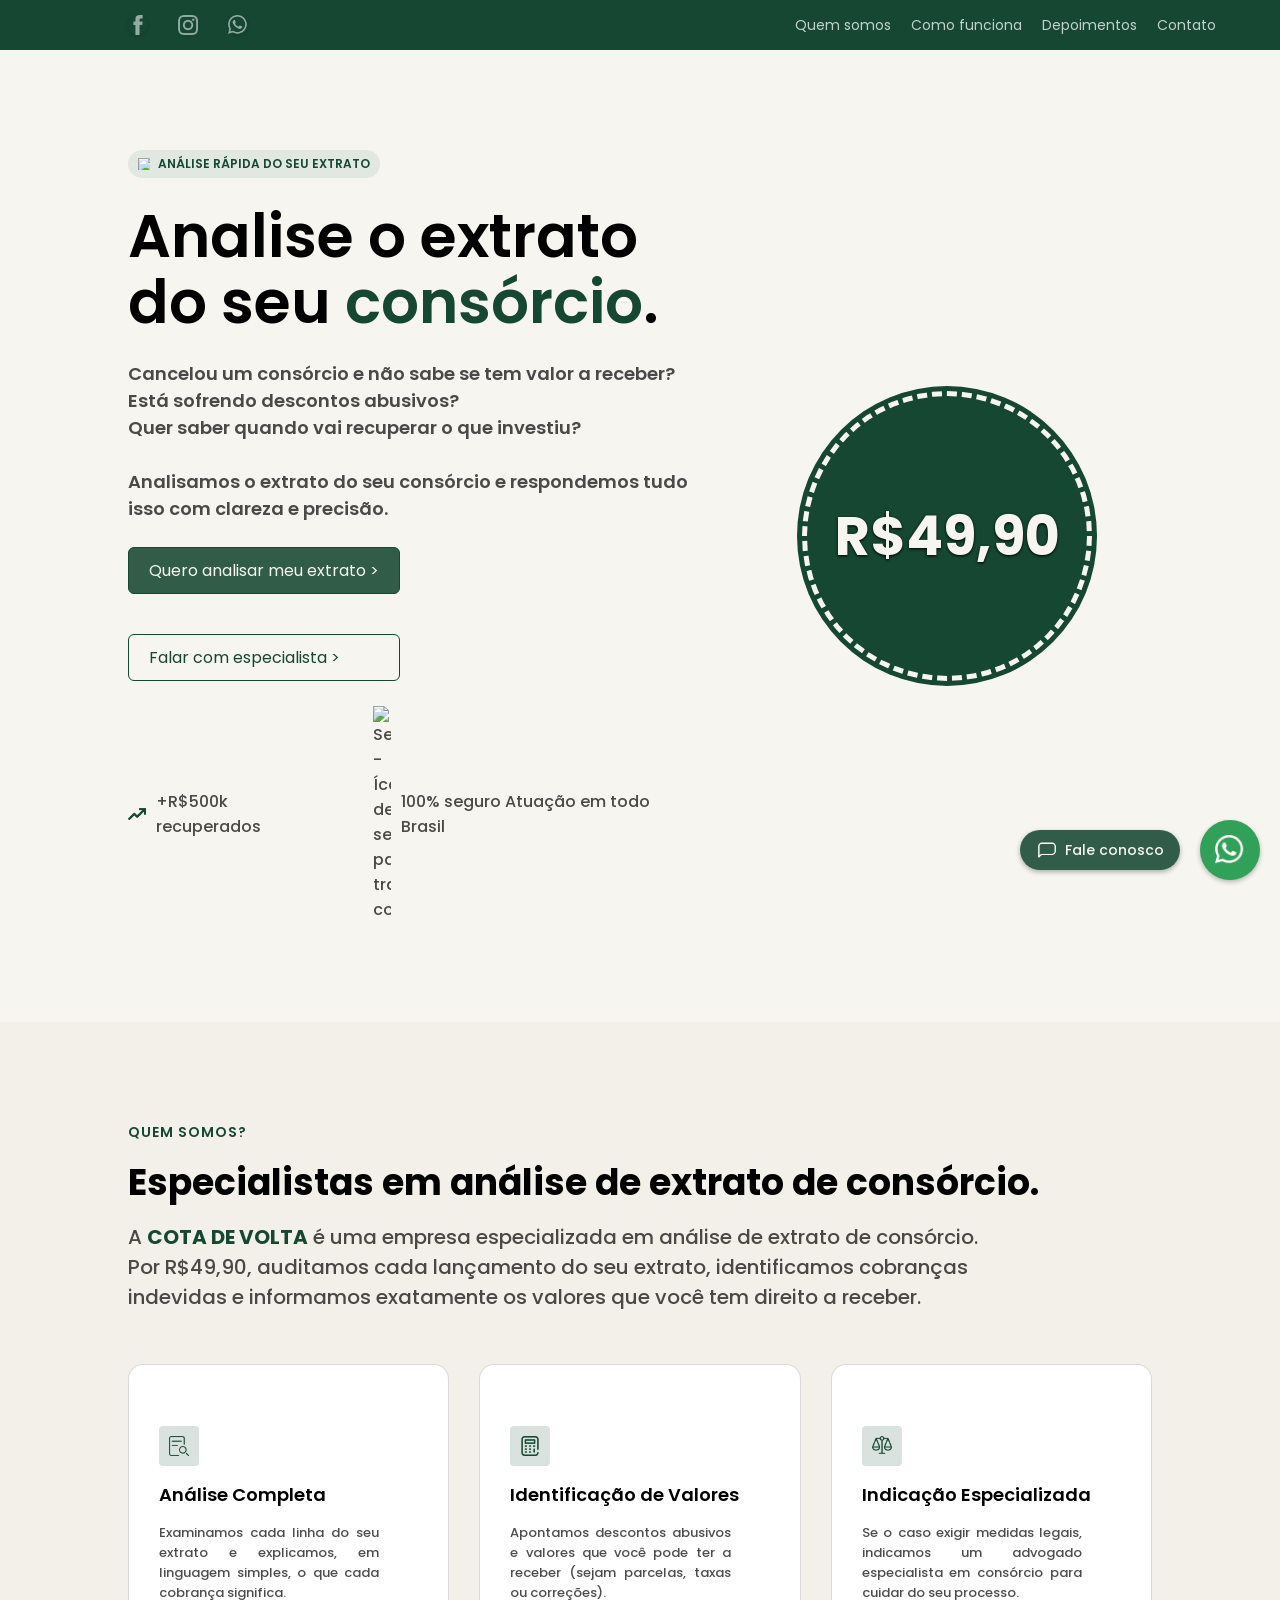
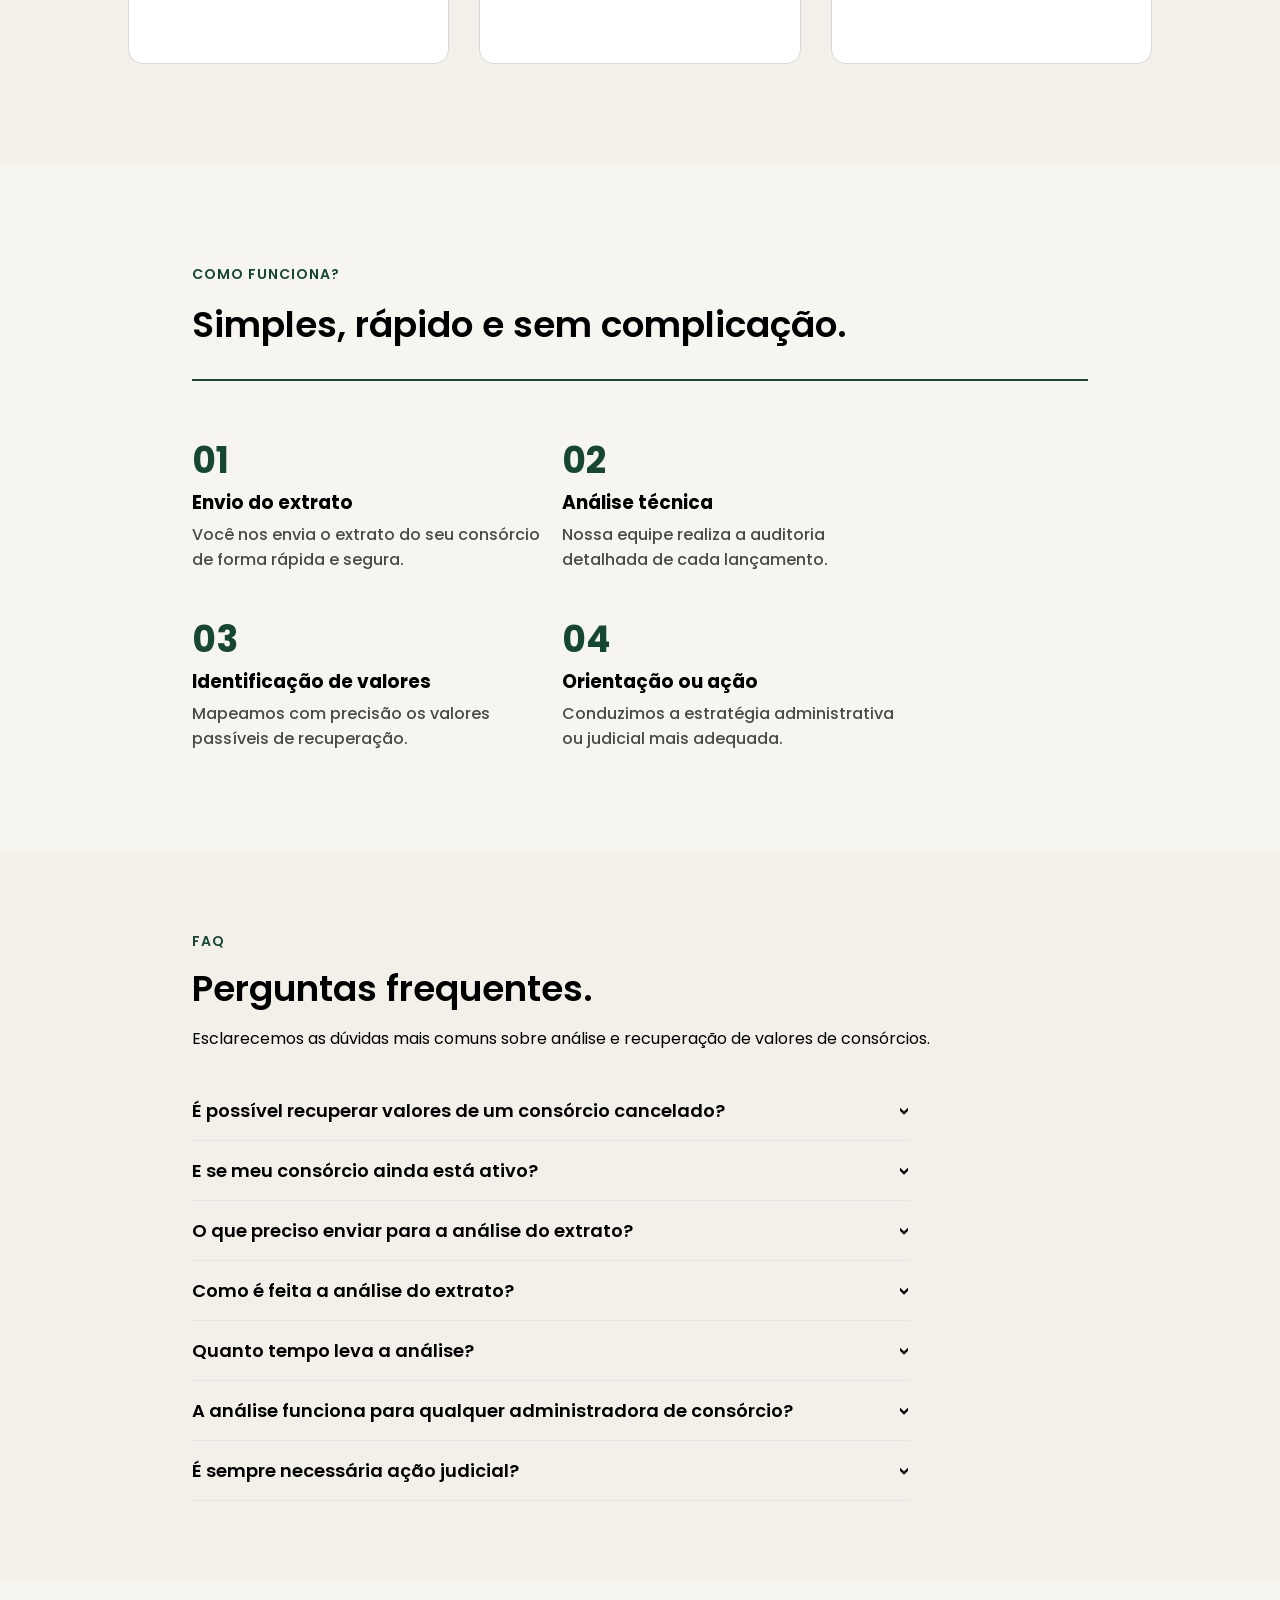
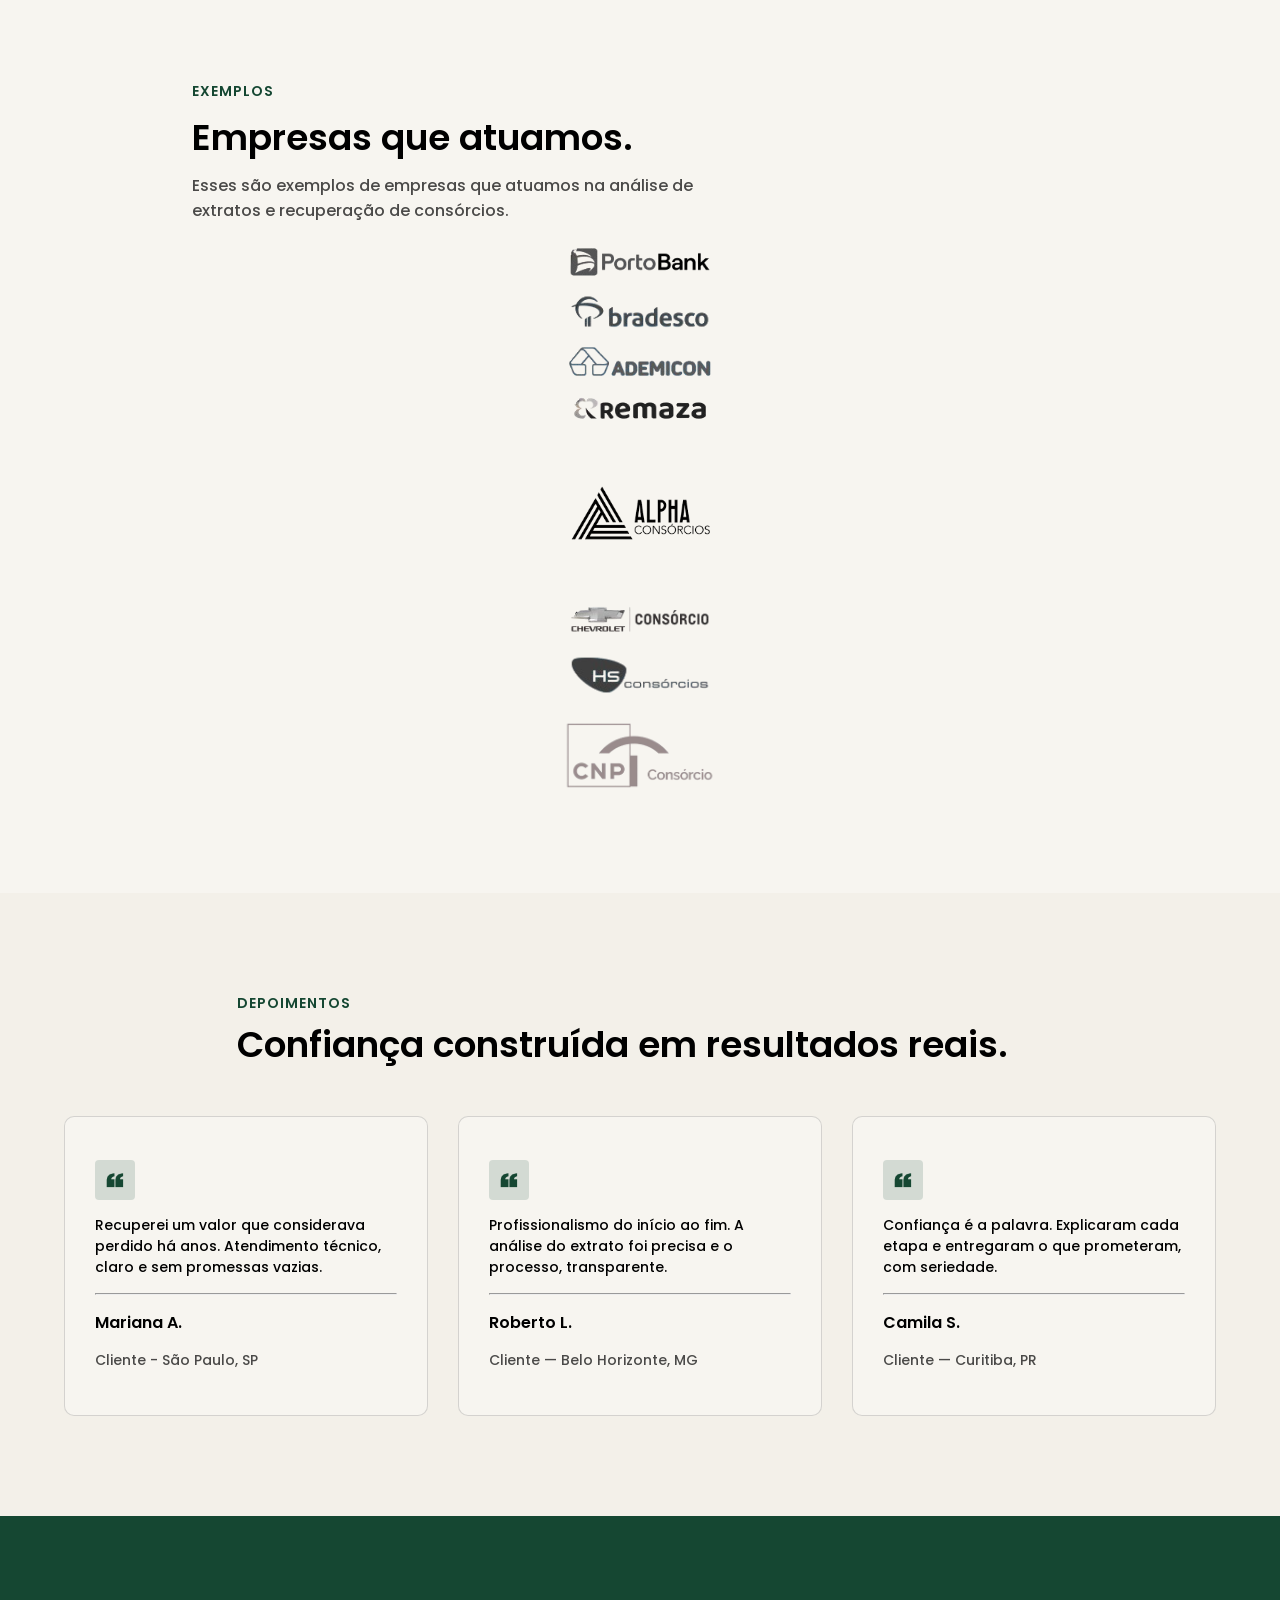
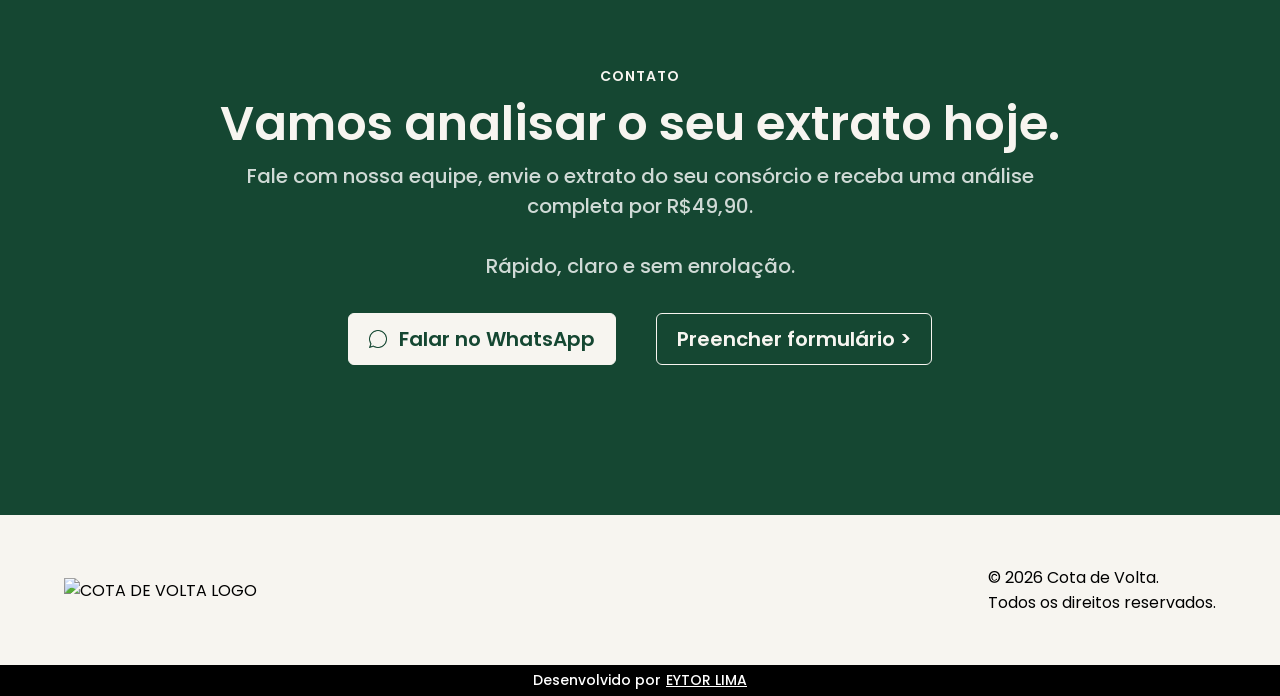
==== commit 6c57cb78: "add: faq section and GEO content" ====
--- a/index.html
+++ b/index.html
@@ -3,8 +3,24 @@
 <head>
     <meta charset="UTF-8">
     <meta name="viewport" content="width=device-width, initial-scale=1.0">
-    <meta name="description" content="Analise o extrato do seu consórcio e recupere valores indevidos. Atendimento em todo o Brasil.">
+    <meta name="description" content="Analisamos o extrato do seu consórcio por R$49,90. Identificamos cobranças indevidas, descontos abusivos e valores a recuperar. Atendimento em todo o Brasil.">
     <meta name="copyright" content="Copyright 2026 - Cota de Volta. Todos os direitos reservados.">
+
+    <meta property="og:title" content="Cota de Volta — Análise de Extrato de Consórcio">
+    <meta property="og:description" content="Analisamos o extrato do seu consórcio por R$49,90. Identificamos cobranças abusivas e valores a recuperar. Atendimento em todo o Brasil.">
+    <meta property="og:type" content="website">
+    <meta property="og:url" content="https://www.cotadevolta.com.br">
+    <meta property="og:image" content="https://www.cotadevolta.com.br/assets/images/og-image.jpg">
+    <meta property="og:locale" content="pt_BR">
+
+    <meta name="twitter:card" content="summary_large_image">
+    <meta name="twitter:title" content="Cota de Volta — Análise de Extrato de Consórcio">
+    <meta name="twitter:description" content="Analisamos o extrato do seu consórcio por R$49,90. Identifique cobranças abusivas e recupere valores.">
+
+    <meta name="google-site-verification" content="zaQQD9cfbES_DA3SGwM5KnofEQxJ6QtNz1Bu-efWt4Y" />
+
+    <link rel="sitemap" type="application/xml" href="/sitemap.xml">
+    <link rel="canonical" href="https://cotadevolta.netlify.app/">
 
     <link rel="stylesheet" href="./styles/general.css">
     <link rel="stylesheet" href="./styles/extra.css">
@@ -26,6 +42,8 @@
     <script src="./src/splide.js" defer type="module"></script>
     <script src="./src/popup.js" defer></script>
 
+    <script src="./src/schema.js" defer></script>
+
     <link rel="stylesheet" href="https://cdn.jsdelivr.net/npm/aos@2.3.4/dist/aos.css">
     <script src="https://cdn.jsdelivr.net/npm/aos@2.3.4/dist/aos.js" defer></script>
     <script src="./src/aos.js" defer></script>
@@ -35,28 +53,28 @@
     <script src="https://cdn.jsdelivr.net/npm/@splidejs/splide-extension-auto-scroll@latest/dist/js/splide-extension-auto-scroll.min.js"></script>
 
     <link rel="shortcut icon" href="./assets/icons/favicon.png" type="image/x-icon">
-    <title>Cota de Volta - Analise os seus extratos</title>
+    <title>Cota de Volta — Análise de Extrato de Consórcio | Recupere Valores Indevidos</title>
 </head>
 <body>
     <a href="https://wa.me/5511991614791?text=Oi%2C%20vim%20do%20site%20cotadevolta%20e%20quero%20analisar%20meu%20extrato" target="_blank" class="wpp_btn">
-        <img src="./assets/icons/whatsapp.png" alt="WhatsApp">
+        <img src="./assets/icons/whatsapp.png" alt="WhatsApp Logo - Para contato rápido">
     </a>
 
     <button class="chat openPopup">
-        <img src="./assets/icons/chat2.png" alt="Menu">
+        <img src="./assets/icons/chat2.png" alt="Menu para contato via formulário">
         Fale conosco
     </button>
 
     <header>
         <section class="social">
             <a href="https://www.facebook.com/profile.php?id=61588958471957" target="_blank">
-                <img src="./assets/icons/facebook.png" alt="Facebook">
+                <img src="./assets/icons/facebook.png" alt="Facebook Logo - link para página do Facebook">
             </a>
             <a href="https://www.instagram.com/cotadevolta/" target="_blank">
-                <img src="./assets/icons/instagram.png" alt ="Instagram">
+                <img src="./assets/icons/instagram.png" alt ="Instagram Logo - link para página do Instagram">
             </a>
             <a href="https://wa.me/5511991614791?text=Oi%2C%20vim%20do%20site%20cotadevolta%20e%20quero%20analisar%20meu%20extrato" target="_blank">
-                <img src="./assets/icons/whatsapp.png" alt="WhatsApp">
+                <img src="./assets/icons/whatsapp.png" alt="WhatsApp Logo - link para contato via WhatsApp">
             </a>
         </section>
         <nav>
@@ -85,7 +103,7 @@
     <main class="white">
         <div class="text_area">
             <span id="safe">
-                <img src="./assets/icons/shield.png" alt="Safe">
+                <img src="./assets/icons/shield.png" alt="Safe - Ícone de segurança para transmitir confiança">
                 ANÁLISE RÁPIDA DO SEU EXTRATO 
             </span>
             <h1 id="pc">
@@ -122,11 +140,12 @@
 
             <div class="infos">
                 <span class="info">
-                    <img src="./assets/icons/graph.png" alt="Gráfico">
+                    <img src="./assets/icons/graph.png" alt="Gráfico de crescimento">
                     +R$500k recuperados
                 </span>
                 <span class="info">
-                    <img src="./assets/icons/shield.png" alt="Seguro">
+                    <img src="./assets/icons/shield.png" alt="Seguro - Ícone de segurança para transmitir confiança">
+                     100% seguro
                     Atuação em todo Brasil
                 </span>
             </div>
@@ -140,26 +159,26 @@
     </main>
 
     <section class="whoweare gray" id="whoweare">
-        <h6 data-aos="fade-up">QUEM SOMOS</h6>
+        <h6 data-aos="fade-up">QUEM SOMOS?</h6>
         <h2>Especialistas em análise de extrato de consórcio.</h2>
 
         <p data-aos="fade-up">
-            A <span>COTA DE VOLTA</span> analisa o extrato do seu consórcio de ponta a ponta, identificando cobranças indevidas, descontos abusivos e valores que você tem direito a receber. Precisando de medidas legais, indicamos um advogado especialista em consórcio.
+            A <span>COTA DE VOLTA</span> é uma empresa especializada em análise de extrato de consórcio. Por R$49,90, auditamos cada lançamento do seu extrato, identificamos cobranças indevidas e informamos exatamente os valores que você tem direito a receber.
         </p>
 
         <div class="cards">
             <div class="card" data-aos="fade-up">
-                <img src="./assets/icons/file.png" alt="Arquivo">
+                <img src="./assets/icons/file.png" alt="Arquivo de análise de extrato de consórcio">
                 <h2>Análise Completa</h2>
                 <p>Examinamos cada linha do seu extrato e explicamos, em linguagem simples, o que cada cobrança significa.</p>
             </div>
              <div class="card" data-aos="fade-up">
-                <img src="./assets/icons/calculator.png" alt="Calculadora">
+                <img src="./assets/icons/calculator.png" alt="Calculadora de valores de consórcio">
                 <h2>Identificação de Valores</h2>
                 <p>Apontamos descontos abusivos e valores que você pode ter a receber (sejam parcelas, taxas ou correções).</p>
             </div>
              <div class="card" data-aos="fade-up">
-                <img src="./assets/icons/balance.png" alt="Balança">
+                <img src="./assets/icons/balance.png" alt="Balança representando direitos do consorciado">
                 <h2>Indicação Especializada</h2>
                 <p>Se o caso exigir medidas legais, indicamos um advogado especialista em consórcio para cuidar do seu processo.</p>
             </div>
@@ -167,7 +186,7 @@
     </section>
 
     <section class="howitworks white">
-        <h6 data-aos="fade-up">COMO FUNCIONA</h6>
+        <h6 data-aos="fade-up">COMO FUNCIONA?</h6>
         <h2>Simples, rápido e sem complicação.</h2>
 
         <div class="progressbar"></div>
@@ -228,6 +247,17 @@
             </details>
             <details>
                 <summary>
+                    O que preciso enviar para a análise do extrato?
+                </summary>
+                <p>
+                    Basta o extrato completo do seu consórcio, fornecido pela administradora. Ele pode ser enviado em PDF diretamente pelo WhatsApp.
+                    <br>
+                    <br>
+                    Caso tenha dificuldade em obter o extrato junto à administradora, nossa equipe orienta sobre como solicitá-lo. É direito do consorciado ter acesso a todos os lançamentos do seu contrato.
+                </p>
+            </details>
+            <details>
+                <summary>
                     Como é feita a análise do extrato?
                 </summary>
                 <p>
@@ -236,6 +266,28 @@
                 </details>
             <details>
                 <summary>
+                    Quanto tempo leva a análise?
+                </summary>
+                <p>
+                    A análise inicial é feita em poucos dias. 
+                    <br>
+                    <br>
+                    A duração da recuperação varia conforme a complexidade do caso e o caminho adotado (administrativo ou judicial).
+                </p>
+            </details>
+            <details>
+                <summary>
+                    A análise funciona para qualquer administradora de consórcio?
+                </summary>
+                <p>
+                    Sim. Analisamos extratos de qualquer administradora autorizada pelo Banco Central, como Bradesco, Porto Bank, Ademicon, Remaza, Chevrolet, CNP, HS Consórcio, entre outras.
+                    <br>
+                    <br>
+                    As regras que regem os consórcios no Brasil são federais e se aplicam a todas as administradoras, o que torna a análise técnica possível independentemente de qual empresa administra o seu contrato.
+                </p>
+            </details>
+            <details>
+                <summary>
                     É sempre necessária ação judicial?
                 </summary>
                 <p>
@@ -245,17 +297,6 @@
                     <br>
                     <br>
                     A via judicial é adotada quando representa o caminho mais eficaz para o resultado desejado.
-                </p>
-            </details>
-            <details>
-                <summary>
-                    Quanto tempo leva a análise?
-                </summary>
-                <p>
-                    A análise inicial é feita em poucos dias. 
-                    <br>
-                    <br>
-                    A duração da recuperação varia conforme a complexidade do caso e o caminho adotado (administrativo ou judicial).
                 </p>
             </details>
         </div>
@@ -272,28 +313,28 @@
             <div class="splide__track">
                     <ul class="splide__list">
                         <li class="splide__slide">
-                            <img src="./assets/images/porto-bank.png" alt="bradesco">
+                            <img src="./assets/images/porto-bank.png" alt="Porto Bank Logo - Exemplo de empresa que atuamos na análise de extratos e recuperação de consórcios">
                         </li>
                         <li class="splide__slide">
-                            <img src="./assets/images/bradesco.png" alt="bradesco">
+                            <img src="./assets/images/bradesco.png" alt="Bradesco Logo - Exemplo de empresa que atuamos na análise de extratos e recuperação de consórcios">
                         </li>
                         <li class="splide__slide">
-                            <img src="./assets/images/ademicon.png" alt="ademicon">
+                            <img src="./assets/images/ademicon.png" alt="Ademicon Logo - Exemplo de empresa que atuamos na análise de extratos e recuperação de consórcios">
                         </li>
                         <li class="splide__slide">
-                            <img src="./assets/images/remaza.png" alt="remaza">
+                            <img src="./assets/images/remaza.png" alt="Remaza Logo - Exemplo de empresa que atuamos na análise de extratos e recuperação de consórcios">
                         </li>
                          <li class="splide__slide">
-                            <img src="./assets/images/alpha.png" alt="alpha">
+                            <img src="./assets/images/alpha.png" alt="Alpha Logo - Exemplo de empresa que atuamos na análise de extratos e recuperação de consórcios">
                         </li>
                          <li class="splide__slide">
-                            <img src="./assets/images/chevrolet.png" alt="chevrolet">
+                            <img src="./assets/images/chevrolet.png" alt="Chevrolet Logo - Exemplo de empresa que atuamos na análise de extratos e recuperação de consórcios">
                         </li>
                          <li class="splide__slide">
-                            <img src="./assets/images/hs-consorcio.png" alt="hs-consorcio">
+                            <img src="./assets/images/hs-consorcio.png" alt="HS Consorcio Logo - Exemplo de empresa que atuamos na análise de extratos e recuperação de consórcios">
                         </li>
                          <li class="splide__slide">
-                            <img src="./assets/images/cnp.png" alt="cnp">
+                            <img src="./assets/images/cnp.png" alt="CNP Logo - Exemplo de empresa que atuamos na análise de extratos e recuperação de consórcios">
                         </li>
                     </ul>
             </div>
@@ -306,7 +347,7 @@
 
         <div class="cards">
             <div class="card" data-aos="fade-up">
-                <img src="./assets/icons/quote.png" alt="Aspas">
+                <img src="./assets/icons/quote.png" alt="Aspas - Ícone representando um depoimento de cliente satisfeito">
                 <p>
                     Recuperei um valor que considerava perdido há anos. Atendimento técnico, claro e sem promessas vazias.
                 </p>
@@ -315,7 +356,7 @@
                 <span class="from">Cliente - São Paulo, SP</span>
             </div>
             <div class="card" data-aos="fade-up">
-                <img src="./assets/icons/quote.png" alt="Aspas">
+                <img src="./assets/icons/quote.png" alt="Aspas - Ícone representando um depoimento de cliente satisfeito">
                 <p>
                     Profissionalismo do início ao fim. A análise do extrato foi precisa e o processo, transparente.
                 </p>
@@ -324,7 +365,7 @@
                 <span class="from">Cliente — Belo Horizonte, MG</span>
             </div>
             <div class="card" data-aos="fade-up">
-                <img src="./assets/icons/quote.png" alt="Aspas">
+                <img src="./assets/icons/quote.png" alt="Aspas - Ícone representando um depoimento de cliente satisfeito">
                 <p>
                     Confiança é a palavra. Explicaram cada etapa e entregaram o que prometeram, com seriedade.
                 </p>
@@ -370,7 +411,7 @@
 
         <div class="by">
             Desenvolvido por 
-            <a href="https://github.com/eytorsousa" target="_blank">EYTOR LIMA</a>
+            <a href="https://github.com/eytorlima" target="_blank">EYTOR LIMA</a>
         </div>
     </footer>
     <script src="https://web3forms.com/client/script.js" async defer></script>
